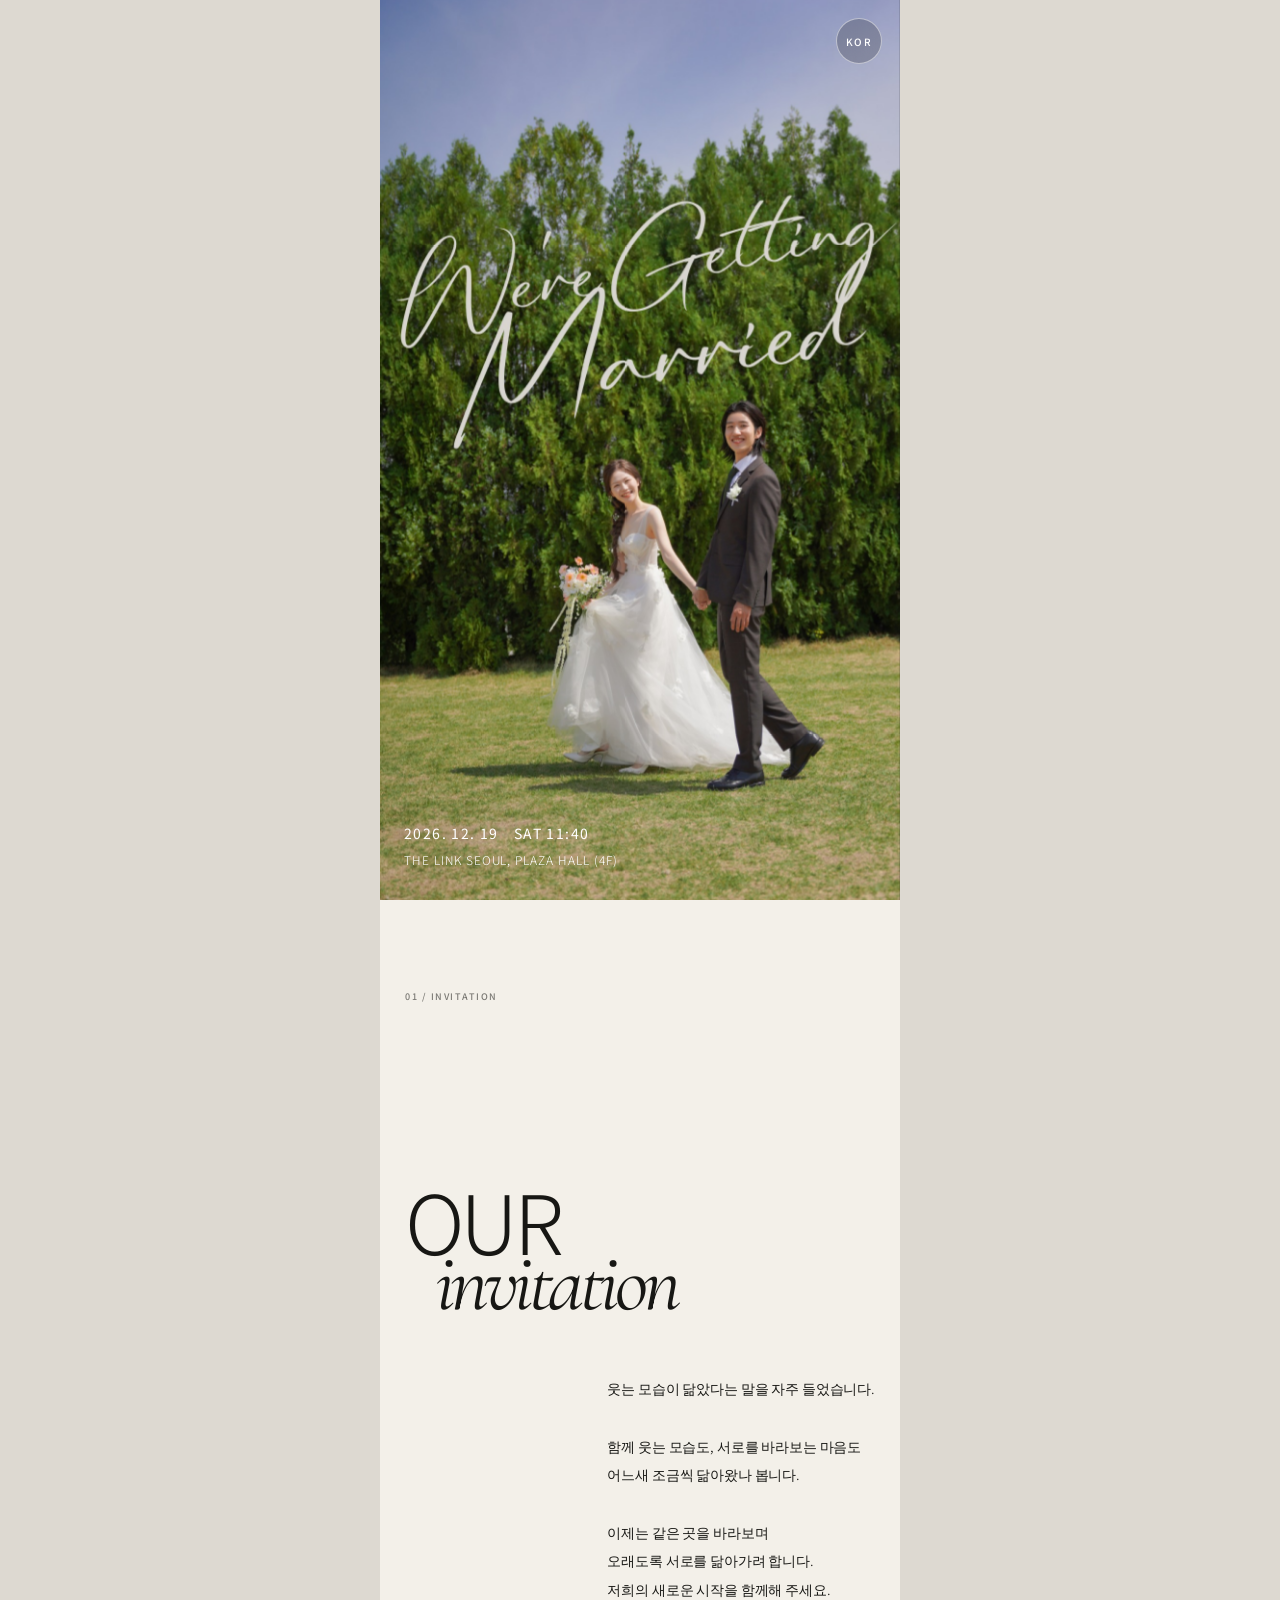
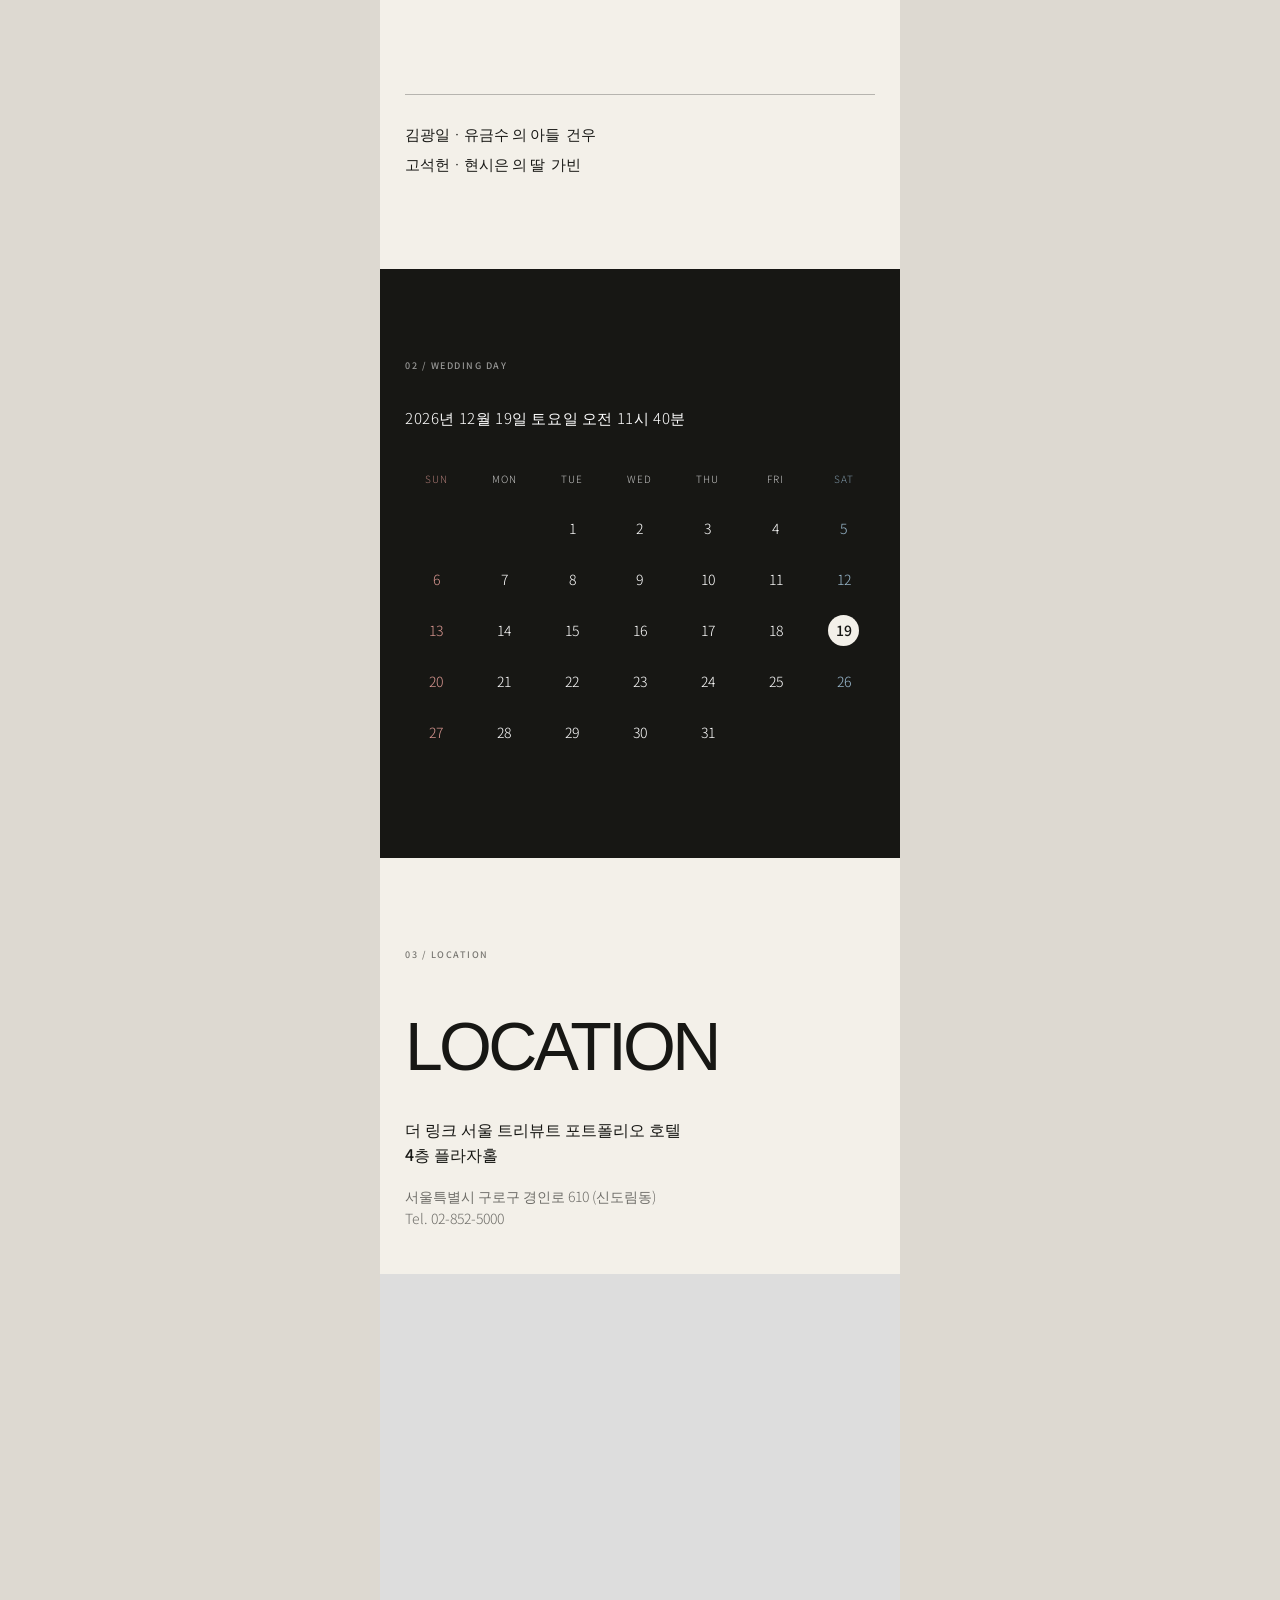
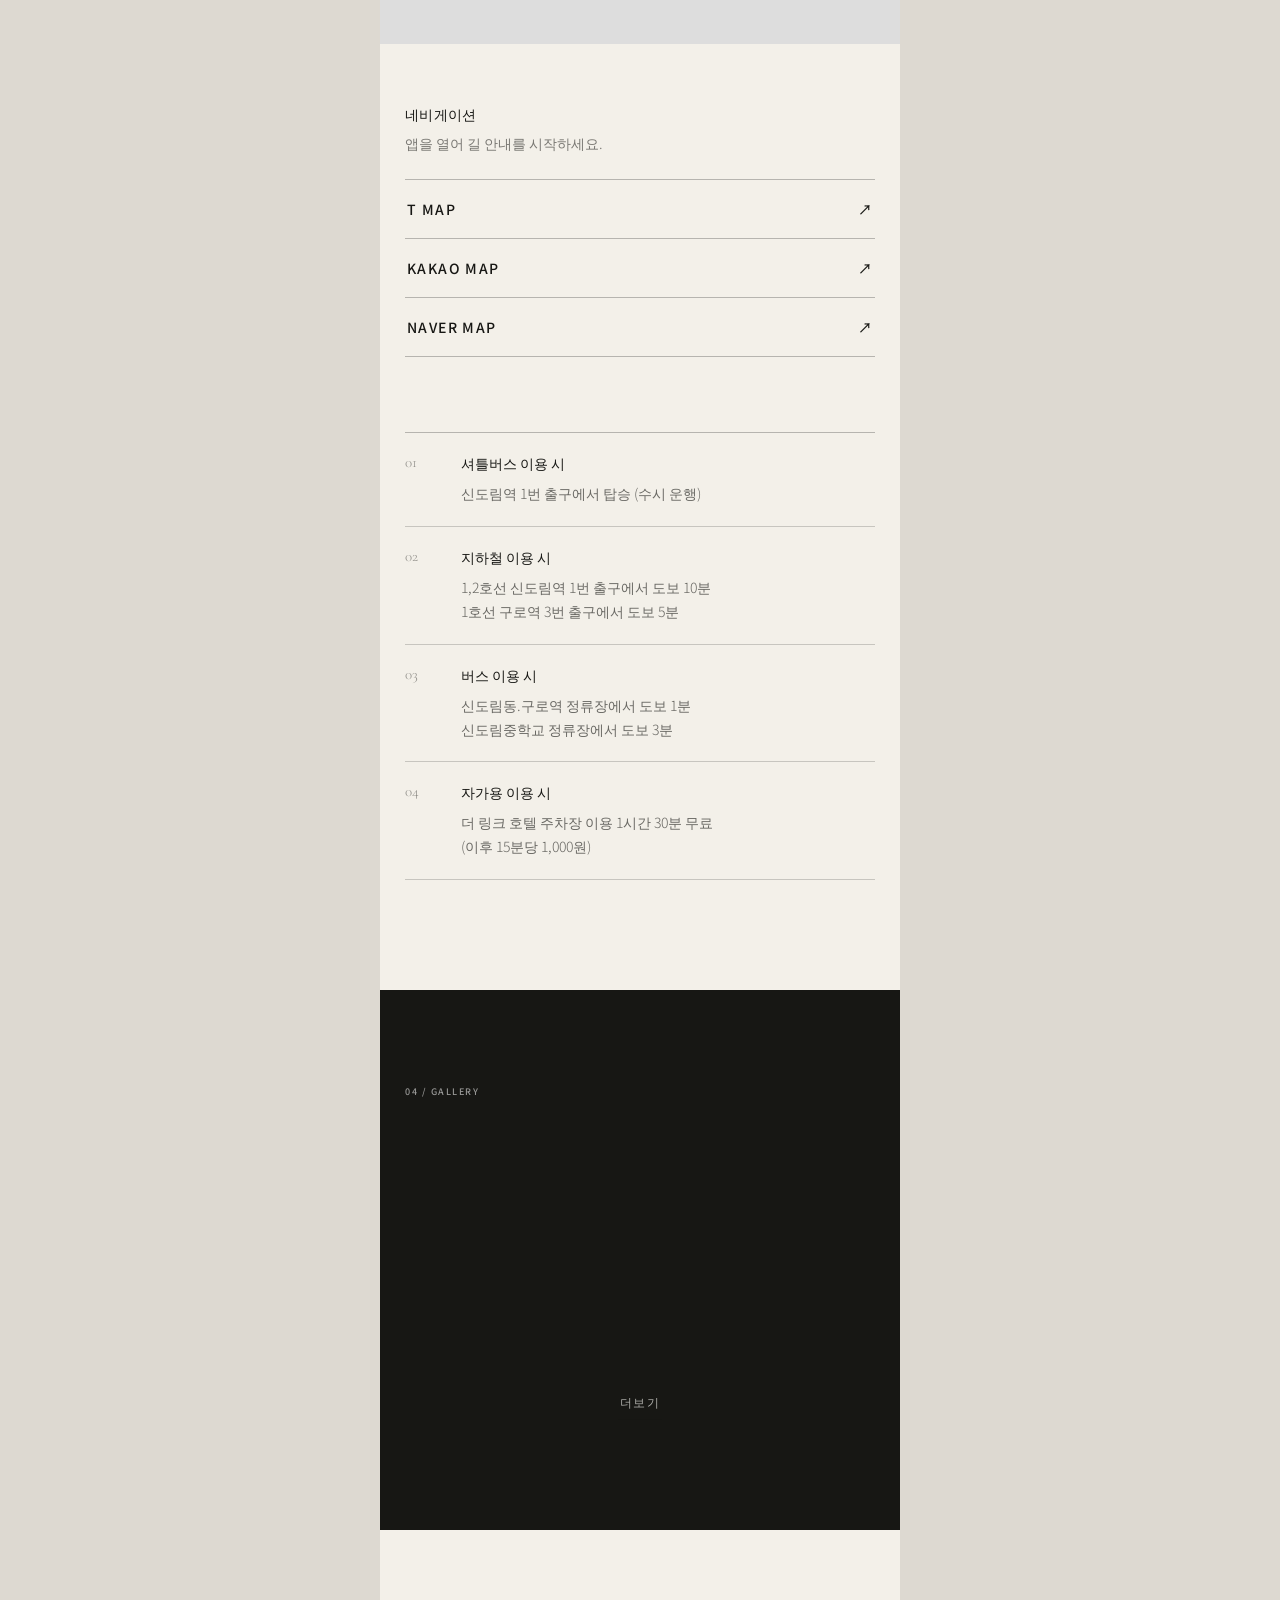
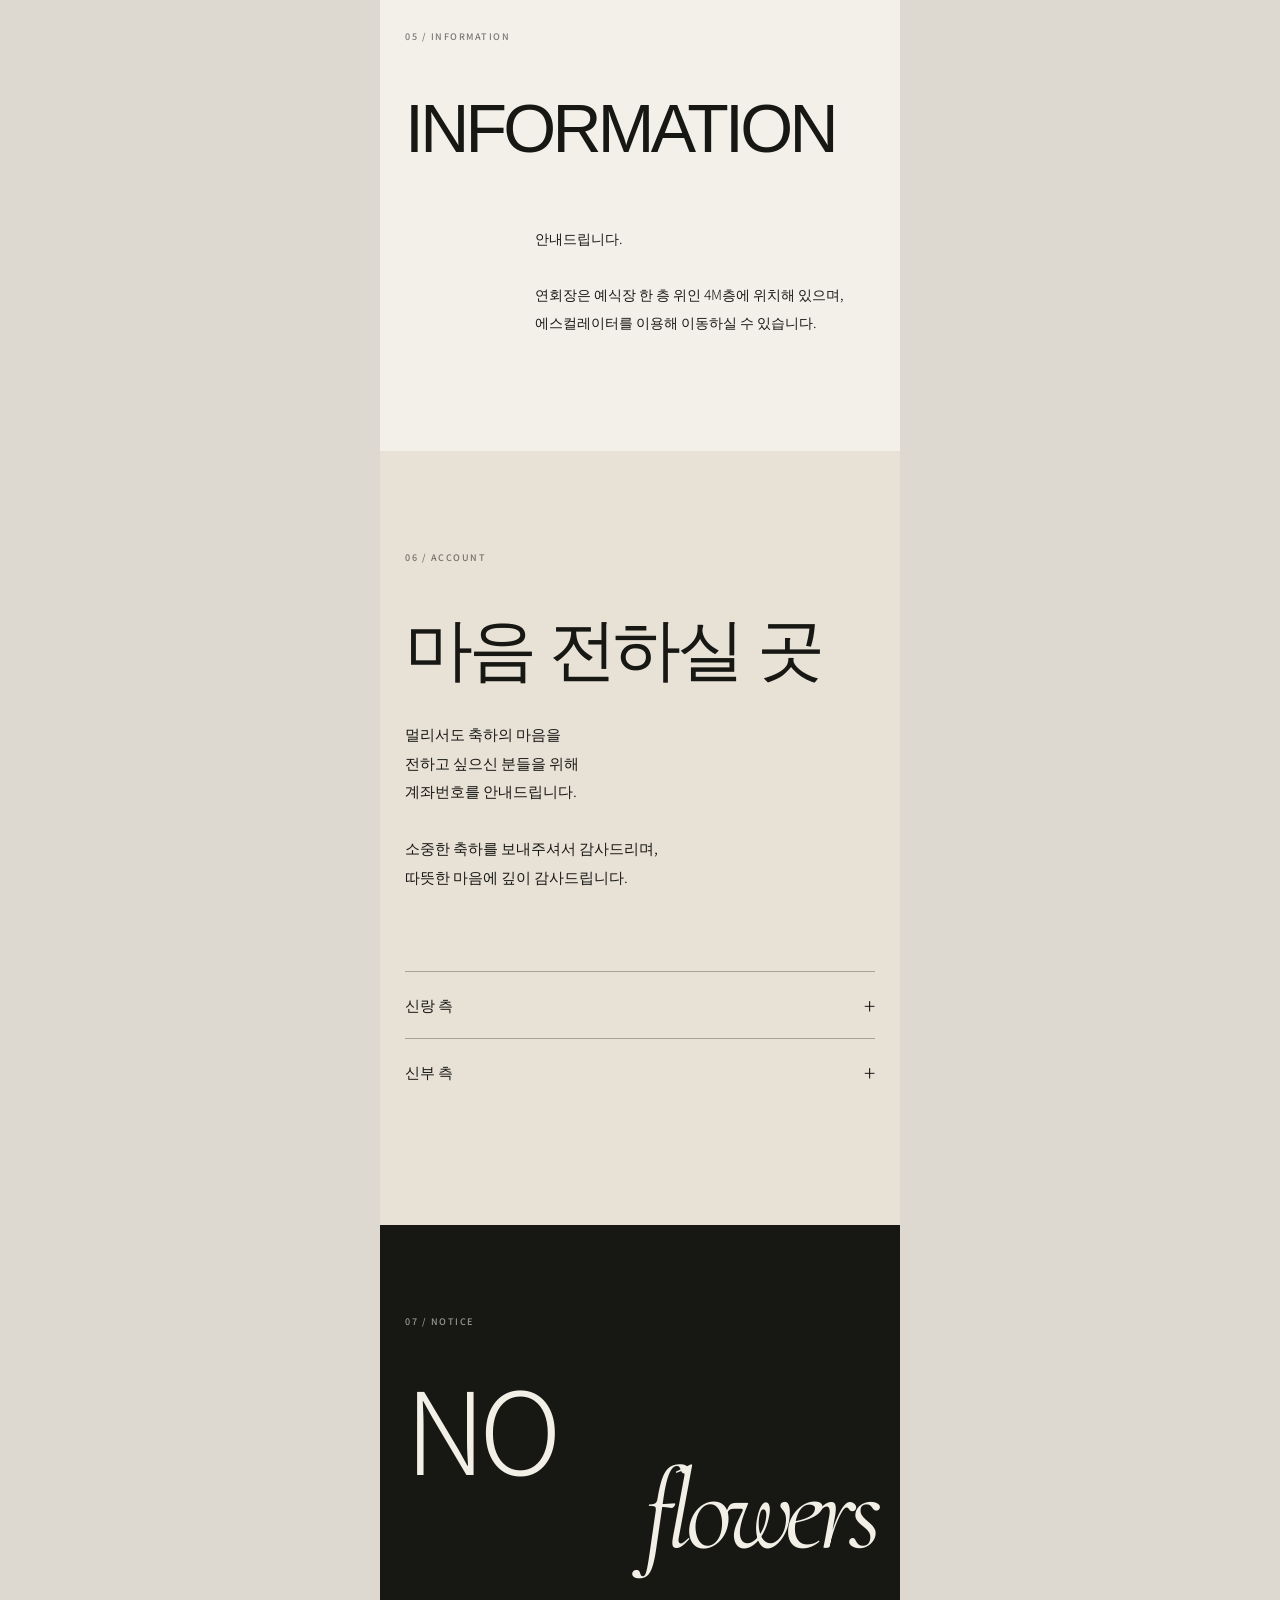
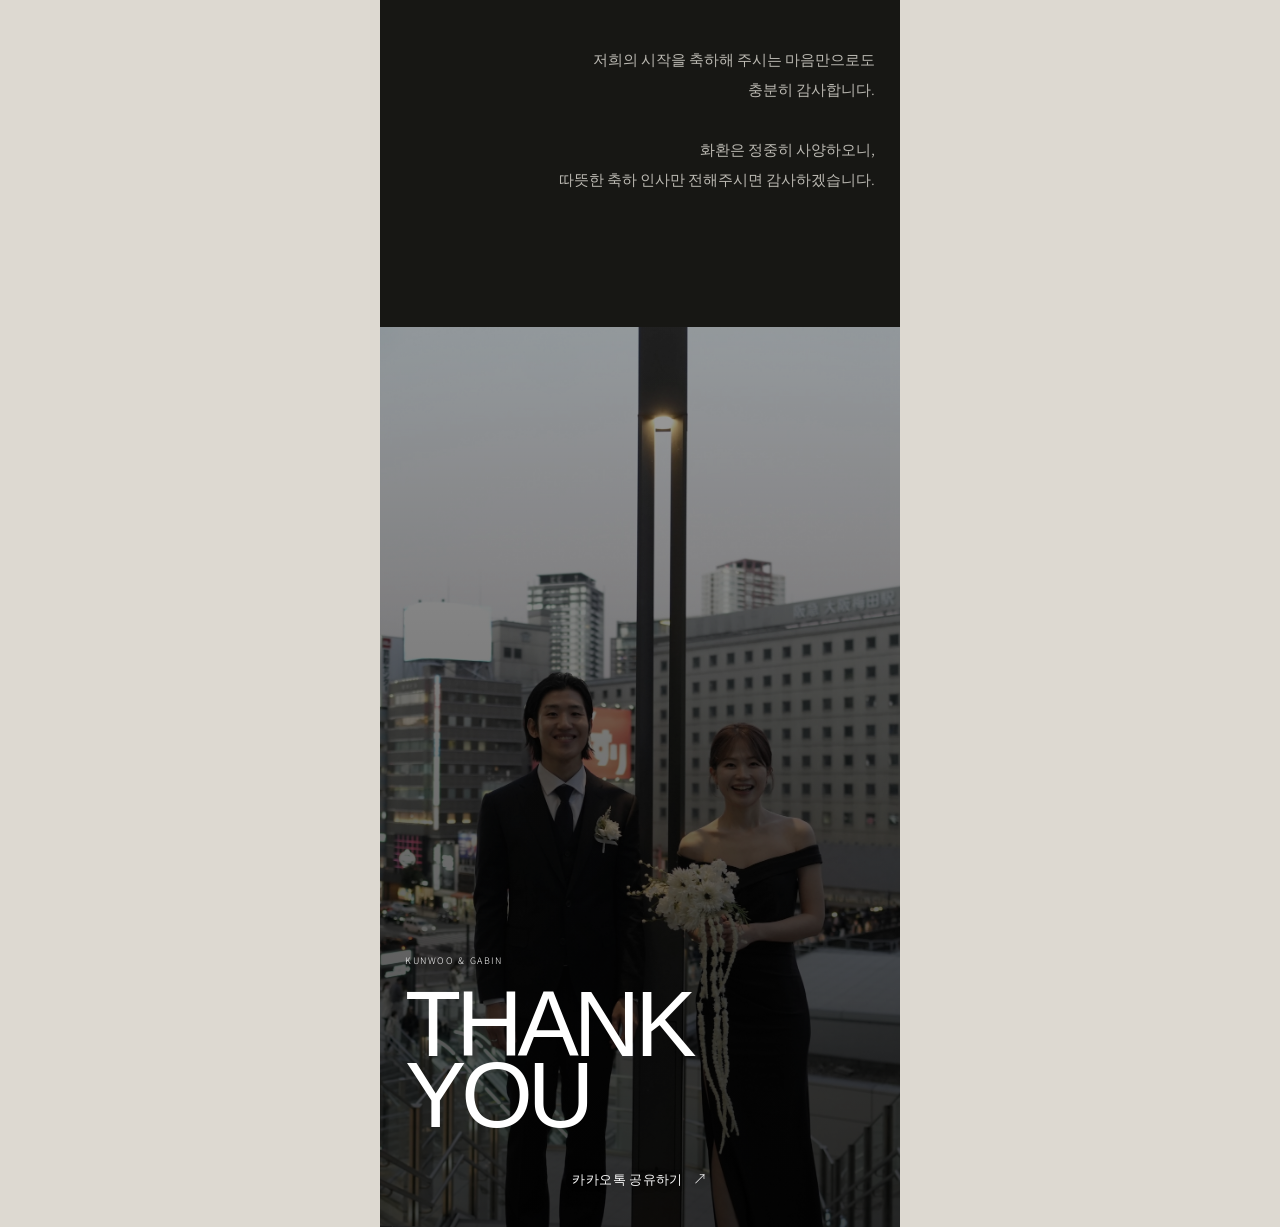
==== ja.html @ e95d5127 "update ja.html" ====
<!DOCTYPE html>
<html lang="ja" data-default-language="ja">

<head>

  <meta charset="UTF-8">

  <meta name="format-detection" content="telephone=no">

  <meta
    name="viewport"
    content="width=device-width, initial-scale=1.0, viewport-fit=cover"
  >
  <title>
    ゴヌ ♥ ガビン(ミカ) 結婚式のご案内
  </title>

  <meta
    property="og:title"
    content="ゴヌ ♥ ガビン(ミカ) 結婚式のご案内"
  >

  <meta
    property="og:description"
    content="2026年12月19日 土曜日 11時40分 | THE LINK SEOUL, PLAZA HALL (4F)"
  >

  <meta
    property="og:image"
    content="https://gabinnkoh.github.io/kunwoo-gabin/images/main.jpg"
  >

  <meta
    property="og:url"
    content="https://gabinnkoh.github.io/kunwoo-gabin/ja.html"
  >


  <!-- FONT -->

  <link
    rel="preconnect"
    href="https://fonts.googleapis.com"
  >

  <link
    rel="preconnect"
    href="https://fonts.gstatic.com"
    crossorigin
  >

  <link
    href="https://fonts.googleapis.com/css2?family=Cormorant+Garamond:ital,wght@0,400;0,500;1,400&family=Noto+Sans+JP:wght@300;400;500;600&family=Noto+Sans+KR:wght@300;400;500;600&display=swap"
    rel="stylesheet"
  >


  <link
    rel="stylesheet"
    href="css/version4.css?v=20260909-5"
  >

</head>


<body class="version4">


  <!-- =================================
       LANGUAGE
  ================================== -->

  <div class="language-switch">

    <button
      id="languageToggleButton"
      class="language-button"
      type="button"
    >
      KOR
    </button>

  </div>



  <main class="invitation">


    <!-- =================================
         HERO
    ================================== -->

    <section class="v4-hero">

    <img
      id="v4HeroImage"
      src="images/main.jpg?v=20260909-1"
      alt="Wedding"
      class="v4-hero-image"
    >



    

    <div
      class="v4-sparkles"
      aria-hidden="true"
    >
      <span class="v4-sparkle sparkle-1"></span>
      <span class="v4-sparkle sparkle-2"></span>
      <span class="v4-sparkle sparkle-3"></span>
      <span class="v4-sparkle sparkle-4"></span>
      <span class="v4-sparkle sparkle-5"></span>
      <span class="v4-sparkle sparkle-6"></span>
      <span class="v4-sparkle sparkle-7"></span>
      <span class="v4-sparkle sparkle-8"></span>
    </div>


    <div class="v4-hero-top">

        <div class="v4-monogram">
        </div>

        <div class="v4-edition">
        </div>

      </div>


      <div class="v4-hero-title">

        <div class="v4-title-small">
          
        </div>

        <div class="v4-title-large">
          
        </div>

        <div class="v4-title-large">
          
        </div>

      </div>


      <div class="v4-hero-bottom">

        <div class="v4-hero-date">

          <span>
            2026. 12. 19
          </span>

          <span>
            SAT 11:40
          </span>

        </div>


        <div class="v4-hero-place">
          THE LINK SEOUL, PLAZA HALL (4F)
        </div>



      </div>

    </section>



    <!-- =================================
         INTRO
    ================================== -->

    <section class="v4-section v4-intro-section">

      <div class="v4-section-index">
        01 / INVITATION
      </div>


      <div class="wedding-info wedding-info-opening">

        <p data-i18n="weddingSummary">
          2026년 12월 19일 토요일 11시 40분<br>
          더 링크 서울, 플라자홀 (4F)
        </p>

      </div>


      <div class="v4-intro-grid">


        <div class="v4-intro-heading reveal-on-scroll">

          <span>
            OUR
          </span>

          <span class="serif">
            invitation
          </span>

        </div>


        <div
          class="invitation-message reveal-on-scroll"
          data-i18n="invitationMessage"
        >
          웃는 모습이 닮았다는 말을 자주 들었습니다.<br><br>

          함께 웃는 모습도, 서로를 바라보는 마음도<br>
          어느새 조금씩 닮아왔나 봅니다.<br><br>

          이제는 같은 곳을 바라보며<br>
          오래도록 서로를 닮아가려 합니다.<br>
          저희의 새로운 시작을 함께해 주세요.
        </div>

      </div>


      <div
        class="family-introduction reveal-on-scroll"
        data-i18n="familyIntroduction"
      >
        김광일 · 유금수 의 아들&nbsp;&nbsp;<strong>건우</strong><br>
        고석헌 · 현시은 의 딸&nbsp;&nbsp;<strong>가빈</strong>
      </div>

    </section>



    <!-- =================================
         WEDDING DAY
    ================================== -->

    <section class="v4-date-section">

      


      <div class="v4-calendar-area">

        <div class="v4-section-index">
          02 / WEDDING DAY
        </div>


        <p
          class="calendar-date-text"
          data-i18n="calendarDate"
        >
          2026년 12월 19일 토요일 오전 11시 40분
        </p>


        <div class="calendar">

          <div class="calendar-header calendar-sunday">
            SUN
          </div>

          <div class="calendar-header">
            MON
          </div>

          <div class="calendar-header">
            TUE
          </div>

          <div class="calendar-header">
            WED
          </div>

          <div class="calendar-header">
            THU
          </div>

          <div class="calendar-header">
            FRI
          </div>

          <div class="calendar-header calendar-saturday">
            SAT
          </div>


          <div></div>
          <div></div>

          <div>1</div>
          <div>2</div>
          <div>3</div>
          <div>4</div>
          <div class="calendar-saturday">5</div>

          <div class="calendar-sunday">6</div>
          <div>7</div>
          <div>8</div>
          <div>9</div>
          <div>10</div>
          <div>11</div>
          <div class="calendar-saturday">12</div>

          <div class="calendar-sunday">13</div>
          <div>14</div>
          <div>15</div>
          <div>16</div>
          <div>17</div>
          <div>18</div>

          <div
            class="wedding-day"
            id="weddingDay19"
          >
            <span class="wedding-day-number">
              19
            </span>

            <span
              class="calendar-sparkles"
              aria-hidden="true"
            >
              <i class="calendar-sparkle sparkle-1"></i>
              <i class="calendar-sparkle sparkle-2"></i>
              <i class="calendar-sparkle sparkle-3"></i>
              <i class="calendar-sparkle sparkle-4"></i>
              <i class="calendar-sparkle sparkle-5"></i>
              <i class="calendar-sparkle sparkle-6"></i>
              <i class="calendar-sparkle sparkle-7"></i>
              <i class="calendar-sparkle sparkle-8"></i>
            </span>
          </div>

          <div class="calendar-sunday">20</div>
          <div>21</div>
          <div>22</div>
          <div>23</div>
          <div>24</div>
          <div>25</div>
          <div class="calendar-saturday">26</div>

          <div class="calendar-sunday">27</div>
          <div>28</div>
          <div>29</div>
          <div>30</div>
          <div>31</div>

        </div>

      </div>

    </section>



    <!-- =================================
         LOCATION
    ================================== -->

    <section class="v4-section location-section">

      <div class="v4-section-index">
        03 / LOCATION
      </div>


      <div class="location-intro reveal-on-scroll">

        <h2
          class="v4-big-heading"
          data-i18n="locationTitle"
        >
          LOCATION
        </h2>


        <div
          class="location-name"
          data-i18n="locationName"
        >
          더 링크 서울 트리뷰트 포트폴리오 호텔<br>
          4층 플라자홀
        </div>


        <p
          class="location-address"
          data-i18n="address"
        >
          서울특별시 구로구 경인로 610 (신도림동)<br>
          Tel. 02-852-5000
        </p>

      </div>



      <!-- KAKAO MAP -->

      <div
        id="kakaoMapWrapper" 
        class="kakao-map-wrapper">

        <div
          id="kakaoMap"
          class="map"
        >
        </div>

        <div
          id="kakaoMapTouchLayer"
          class="kakao-map-touch-layer"
          aria-hidden="true"
        >
        </div>

      </div>



      <!-- GOOGLE MAP -->

      <div
        id="googleMap"
        class="map hidden"
      >

        <iframe
          src="https://www.google.com/maps?hl=ja&q=서울특별시+구로구+경인로+610&output=embed"
          width="100%"
          height="100%"
          style="border:0;"
          allowfullscreen
          loading="lazy"
          referrerpolicy="no-referrer-when-downgrade"
          title="Google Map"
        >
        </iframe>

      </div>



      <!-- NAVIGATION -->

      <div
        id="navigationSection"
        class="navigation-section reveal-on-scroll"
      >

        <div class="v4-small-label">

          <h3 data-i18n="navigationTitle">
            네비게이션
          </h3>

          <p data-i18n="navigationDescription">
            앱을 열어 길 안내를 시작하세요.
          </p>

        </div>


        <div class="navigation-buttons">

          <button
            id="tmapNaviButton"
            type="button"
          >
            <span>
              T MAP
            </span>

            <span>
              ↗
            </span>
          </button>


          <button
            id="kakaoNaviButton"
            type="button"
            onclick="window.open('https://kko.to/d6XHIgvt1V', '_blank')"
          >
            <span>
              KAKAO MAP
            </span>

            <span>
              ↗
            </span>
          </button>


          <button
            id="naverNaviButton"
            type="button"
          >
            <span>
              NAVER MAP
            </span>

            <span>
              ↗
            </span>
          </button>

        </div>

      </div>



      <!-- TRANSPORT -->

      <div
        id="transportationSection"
        class="transportation-section"
      >




        <div class="transport-item reveal-on-scroll">

          <div class="transport-number">
            01
          </div>

          <div>

            <strong data-i18n="shuttleTitle">
              셔틀버스 이용 시
            </strong>

            <p data-i18n="shuttleDescription">
              신도림역 1번 출구에서 탑승 (수시 운행)
            </p>

          </div>

        </div>


        <div class="transport-item reveal-on-scroll">

          <div class="transport-number">
            02
          </div>

          <div>

            <strong data-i18n="subwayTitle">
              지하철 이용 시
            </strong>

            <p data-i18n="subwayDescription">
              1,2호선 신도림역 1번 출구에서 도보 10분<br>
              1호선 구로역 3번 출구에서 도보 5분
            </p>

          </div>

        </div>



        <div 
          id="busInfoDiv"
          class="transport-item reveal-on-scroll">

          <div class="transport-number">
            03
          </div>

          <div>

            <strong data-i18n="busTitle">
              버스 이용 시
            </strong>

            <p data-i18n="busDescription">
              신도림동.구로역 정류장에서 도보 1분<br>
              신도림중학교 정류장에서 도보 3분
            </p>

          </div>

        </div>


        <div class="transport-item reveal-on-scroll">

          <div 
           id="transportNumberCar"
           class="transport-number">
            04
          </div>

          <div>

            <strong data-i18n="carTitle">
              자가용 이용 시
            </strong>

            <p data-i18n="carDescription">
              더 링크 호텔 주차장 이용 1시간 30분 무료<br>
              (이후 15분당 1,000원)
            </p>

          </div>

        </div>

      </div>

    </section>





    <!-- =================================
         GALLERY
    ================================== -->

    <section class="v4-gallery-section">

      <div class="v4-gallery-heading">

        <div class="v4-section-index">
          04 / GALLERY
        </div>

        <h2 class="v4-gallery-title">
          <span class="v4-gallery-our">
            OUR
          </span>

          <span class="serif v4-gallery-moments">
            moments
          </span>
        </h2>

      </div>


      <div
        id="galleryGrid"
        class="gallery-grid"
      >
      </div>

      <div class="gallery-more-wrap">

        <button
          type="button"
          id="galleryMoreButton"
          class="gallery-more-button"
          data-i18n="galleryMore"
        >
          더보기
        </button>

      </div>
    </section>

    

    <!-- =================================
         INFORMATION
    ================================== -->

    <section class="reception-notice-section">

      <div class="v4-section-index">
        05 / INFORMATION
      </div>


      <div class="reveal-on-scroll">

        <h2 class="v4-big-heading">
          INFORMATION
        </h2>


        <p
          class="reception-notice-text"
          data-i18n="receptionNoticeText"
        >
          안내드립니다.<br><br>

          연회장은 예식장 한 층 위인 4M층에 위치해 있으며,<br>
          에스컬레이터를 이용해 이동하실 수 있습니다.
        </p>

      </div>

    </section>



    <!-- =================================
         ACCOUNT
    ================================== -->

    <section
      id="accountSection"
      class="account-section"
    >

      <div class="v4-section-index">
        06 / ACCOUNT
      </div>


      <h2 class="v4-big-heading">
        마음 전하실 곳
      </h2>


      <p class="account-message">

        멀리서도 축하의 마음을<br>
        전하고 싶으신 분들을 위해<br>
        계좌번호를 안내드립니다.

        <br><br>

        소중한 축하를 보내주셔서 감사드리며,<br>
        따뜻한 마음에 깊이 감사드립니다.

      </p>



      <!-- GROOM -->

      <div class="account-accordion">

        <button
          class="account-toggle"
          type="button"
          aria-expanded="false"
        >

          <span class="account-toggle-label">
            신랑 측
          </span>

          <span
            class="account-arrow"
            aria-hidden="true"
          >
            +
          </span>

        </button>


        <div class="account-content">


          <div class="account-row">

            <div class="account-info">

              <span class="account-name">
                아버지 김광일
              </span>

              <span class="account-number">
                  <meta
                    name="format-detection"
                    content="telephone=no">
                KB국민은행 458302-01-298366
              </meta>
              </span>

            </div>


            <button
              class="copy-button"
              type="button"
              data-account="123456789"
            >
              COPY
            </button>

          </div>


          <div class="account-row">

            <div class="account-info">

              <span class="account-name">
                어머니 유금수
              </span>

              <span class="account-number">
                KB국민은행 458301-01-561957
              </span>

            </div>


            <button
              class="copy-button"
              type="button"
              data-account="123456789"
            >
              COPY
            </button>

          </div>

        </div>

      </div>



      <!-- BRIDE -->

      <div class="account-accordion">

        <button
          class="account-toggle"
          type="button"
          aria-expanded="false"
        >

          <span class="account-toggle-label">
            신부 측
          </span>

          <span
            class="account-arrow"
            aria-hidden="true"
          >
            +
          </span>

        </button>


        <div class="account-content">

          <div class="account-row">

            <div class="account-info">

              <span class="account-name">
                어머니 현시은
              </span>

              <span class="account-number">
                농협 903080-52-066640
              </span>

            </div>


            <button
              class="copy-button"
              type="button"
              data-account="123456789"
            >
              COPY
            </button>

          </div>

        </div>

      </div>

    </section>


<!-- =================================
         FLOWER NOTICE
    ================================== -->

    <section
      id="flowerSection"
      class="v4-dark-section flower-section"
    >

      <div class="v4-section-index">
        07 / NOTICE
      </div>


      <div class="v4-notice-heading reveal-on-scroll">

        NO
        <span class="serif">
          flowers
        </span>

      </div>


      <p class="reveal-on-scroll">

        저희의 시작을 축하해 주시는 마음만으로도<br>
        충분히 감사합니다.

        <br><br>

        화환은 정중히 사양하오니,<br>
        따뜻한 축하 인사만 전해주시면 감사하겠습니다.

      </p>

    </section>



    <!-- =================================
         ENDING
    ================================== -->
  <div class="v4-ending-wrap">
      <section class="v4-ending">

        <img
          src="images/ending.jpg"
          alt="Wedding"
        >

        <div class="v4-ending-overlay"></div>


        <div class="v4-ending-text">

          <div class="v4-ending-small">
            KUNWOO & GABIN
          </div>

          <h2>
            THANK
            <br>
            YOU
          </h2>

          <p>
          </p>

        </div>


        <div class="v4-ending-share">

          <p class="v4-share-label">
            
          </p>

          <button
            type="button"
            id="shareButton"
            class="v4-share-button"
          >
            카카오톡 공유하기
          </button>

        </div>

      </section>
    </div>



  </main>



  <!-- =================================
       FULLSCREEN GALLERY
  ================================== -->

  <div
    id="galleryModal"
    class="gallery-modal"
  >

    <button
      id="closeGalleryButton"
      class="gallery-close"
      type="button"
      aria-label="Close gallery"
    >
      ×
    </button>


    <button
      id="previousImageButton"
      class="gallery-arrow gallery-arrow-left"
      type="button"
      aria-label="Previous image"
    >
      ‹
    </button>


    <div class="fullscreen-image-container">

      <img
        id="fullscreenImage"
        src=""
        alt="Wedding gallery"
      >

    </div>


    <button
      id="nextImageButton"
      class="gallery-arrow gallery-arrow-right"
      type="button"
      aria-label="Next image"
    >
      ›
    </button>


    <div
      id="galleryCounter"
      class="gallery-counter"
    >
      1 / 9
    </div>

  </div>



  <!-- =================================
       KAKAO SDK
  ================================== -->

  <script
    src="https://t1.kakaocdn.net/kakao_js_sdk/2.8.3/kakao.min.js"
    crossorigin="anonymous"
  >
  </script>



  <!-- KAKAO MAP SDK -->

  <script
    src="https://dapi.kakao.com/v2/maps/sdk.js?appkey=877ccd7065d1d776c016af2014eda82e&autoload=false"
  >
  </script>



  <!-- KAKAO MAP -->

  <script>

    if (
      typeof kakao !== "undefined" &&
      kakao.maps
    ) {

      kakao.maps.load(function () {

        const container =
          document.getElementById(
            "kakaoMap"
          );


        if (!container) {
          return;
        }


        const markerPosition =
          new kakao.maps.LatLng(
            37.505603818492,
            126.88387163888
          );

        const mapCenter =
          new kakao.maps.LatLng(
            37.5057,
            126.8862
          );

        const map =
          new kakao.maps.Map(
            container,
            {
              center: markerPosition,
              level: 4
            }
          );

        /*
          카카오맵 자체 터치 동작은 모두 차단
        */
        map.setDraggable(false);
        map.setZoomable(false);


        const marker =
          new kakao.maps.Marker({
            position: markerPosition
          });

        marker.setMap(map);


        /*
          ====================================
          CUSTOM TOUCH CONTROL
          ====================================

          한 손가락:
          페이지 스크롤

          두 손가락:
          지도 확대 / 축소
        */

        const touchLayer =
          document.getElementById(
            "kakaoMapTouchLayer"
          );

        let pinchStartDistance = 0;
        let pinchStartLevel = 0;
        let isPinching = false;


        /*
          두 손가락 사이 거리 계산
        */
        function getTouchDistance(
          touch1,
          touch2
        ) {

          const x =
            touch2.clientX -
            touch1.clientX;

          const y =
            touch2.clientY -
            touch1.clientY;

          return Math.sqrt(
            x * x +
            y * y
          );

        }


        if (touchLayer) {

          touchLayer.addEventListener(
            "touchstart",
            (event) => {

              /*
                한 손가락이면
                아무것도 하지 않음.

                브라우저가 자연스럽게
                페이지를 스크롤함.
              */
              if (
                event.touches.length !== 2
              ) {
                return;
              }


              /*
                두 손가락으로 시작하면
                pinch 모드
              */
              isPinching = true;

              pinchStartDistance =
                getTouchDistance(
                  event.touches[0],
                  event.touches[1]
                );

              pinchStartLevel =
                map.getLevel();

            },
            {
              passive: true
            }
          );


          touchLayer.addEventListener(
            "touchmove",
            (event) => {

              /*
                두 손가락일 때만
                지도 확대 / 축소 처리
              */
              if (
                event.touches.length !== 2 ||
                !isPinching
              ) {
                return;
              }


              event.preventDefault();


              const currentDistance =
                getTouchDistance(
                  event.touches[0],
                  event.touches[1]
                );


              if (
                !pinchStartDistance ||
                !currentDistance
              ) {
                return;
              }


              const scale =
                currentDistance /
                pinchStartDistance;


              /*
                손가락을 벌림
                → 확대
              */
              if (scale > 1.18) {

                const newLevel =
                  Math.max(
                    1,
                    pinchStartLevel - 1
                  );

                if (
                  map.getLevel() !==
                  newLevel
                ) {
                  map.setLevel(
                    newLevel,
                    {
                      animate: false
                    }
                  );
                }

              }


              /*
                손가락을 오므림
                → 축소
              */
              else if (scale < 0.82) {

                const newLevel =
                  Math.min(
                    10,
                    pinchStartLevel + 1
                  );

                if (
                  map.getLevel() !==
                  newLevel
                ) {
                  map.setLevel(
                    newLevel,
                    {
                      animate: false
                    }
                  );
                }

              }

            },
            {
              passive: false
            }
          );


          touchLayer.addEventListener(
            "touchend",
            (event) => {

              if (
                event.touches.length < 2
              ) {

                isPinching = false;
                pinchStartDistance = 0;

              }

            },
            {
              passive: true
            }
          );


          touchLayer.addEventListener(
            "touchcancel",
            () => {

              isPinching = false;
              pinchStartDistance = 0;

            },
            {
              passive: true
            }
          );

        }
      });

    }

  </script>



  <!-- EXISTING COMMON SCRIPT -->

  <script
    src="script.js?v=20260913-1"
  >
  </script>


</body>

</html>
---- css/version4.css ----
/* =========================================
   VERSION 4
   EDITORIAL / FASHION / MODERN
========================================= */
html,
body {
  overscroll-behavior-y: none;
}

* {
  box-sizing: border-box;
}


html {
  margin: 0;
  padding: 0;

  scroll-behavior: smooth;

  background:
    #ddd9d1;
}


body {
  margin: 0;

  background:
    #ddd9d1;

  color:
    #171714;

  font-family:
    "Noto Sans KR",
    "Noto Sans JP",
    sans-serif;

  font-weight: 300;

  -webkit-font-smoothing:
    antialiased;
}


button {
  font:
    inherit;
}


img {
  display: block;

  max-width: 100%;
}


.hidden {
  display: none !important;
}


/* =========================================
   MAIN WRAPPER
========================================= */

.invitation {
  position: relative;

  width: 100%;
  max-width: 520px;

  margin: 0 auto;

  overflow: hidden;

  background:
    #f3f0e9;
}


/* =========================================
   LANGUAGE
========================================= */

.language-switch {
  position: fixed;

  z-index: 100;

  top:
    calc(
      18px +
      env(safe-area-inset-top)
    );

  right:
    max(
      18px,
      calc(
        (100vw - 520px) / 2 + 18px
      )
    );
}


.language-button {
  display: flex;

  align-items: center;
  justify-content: center;

  width: 46px;
  height: 46px;

  padding: 0;

  border:
    1px solid
    rgba(255,255,255,.5);

  border-radius:
    50%;

  background:
    rgba(0,0,0,.2);

  color:
    white;

  font-size: 10px;
  font-weight: 500;

  letter-spacing:
    .12em;

  backdrop-filter:
    blur(10px);

  -webkit-backdrop-filter:
    blur(10px);
}


/* =========================================
   HERO
========================================= */

.v4-hero {
  position: relative;

  width: 100%;

  height:
    var(
      --initial-hero-height,
      100svh
    );

  min-height: 0;

  overflow: hidden;

  background: #181815;
  color: white;
}

.v4-hero {
  contain: layout paint;
}


/*
  사진 자체를 수정하지 않고
  CSS에서만 톤을 살짝 잡음
*/
.v4-hero-image {
  position: absolute;

  inset: 0;

  width: 100%;
  height: 100%;

  object-fit: cover;

  transform: none;

  filter: none;

  backface-visibility:
    hidden;

  
  animation:
    v4HeroImageFade
    2.4s
    ease-out
    forwards;
}


@keyframes v4HeroImageFade {

  0% {
    opacity: .72;
  }

  100% {
    opacity: 1;
  }

}

.v4-hero-image.hero-1 {
  object-position:
    center 50%;
}


.v4-hero-image.hero-2 {
  object-position:
    center 47%;
}


.v4-hero-image.hero-3 {
  object-position:
    center 55%;
}



.v4-hero-top {
  position: absolute;

  top:
    calc(
      27px +
      env(safe-area-inset-top)
    );

  left: 25px;
  right: 77px;

  display: flex;

  align-items: center;
  justify-content:
    space-between;
}


/* =========================================
   HERO LIGHT EFFECT
========================================= */

.v4-light-effects {
  position: absolute;

  z-index: 2;

  inset: 0;

  overflow: hidden;

  pointer-events: none;
}


/* =========================================
   SUN FLARE
========================================= */

.v4-sun-flare {
  position: absolute;

  top: -75px;
  left: -90px;

  width: 245px;
  height: 245px;

  border-radius: 50%;

  background:
    radial-gradient(
      circle,

      rgba(255, 249, 224, .58) 0%,
      rgba(255, 238, 192, .28) 15%,
      rgba(255, 225, 161, .12) 34%,
      rgba(255, 218, 145, .04) 52%,
      rgba(255, 218, 145, 0) 72%
    );

  filter:
    blur(6px);

  opacity: 0;

  /*
    3.6초짜리 애니메이션을
    정확히 3회 실행 후 종료
  */
  animation:
    v4SunFlare
    3.6s
    ease-in-out
    3
    forwards;
}


/*
  플레어 중심부에
  조금 더 밝은 빛
*/

.v4-sun-flare::after {
  content: "";

  position: absolute;

  top: 74px;
  left: 76px;

  width: 60px;
  height: 60px;

  border-radius: 50%;

  background:
    rgba(
      255,
      250,
      226,
      .32
    );

  filter:
    blur(15px);
}


/* =========================================
   SMALL GLIMMERS
========================================= */

.v4-glimmer {
  position: absolute;

  width: 4px;
  height: 4px;

  border-radius: 50%;

  background:
    rgba(
      255,
      244,
      202,
      .88
    );

  box-shadow:
    0 0 7px
    rgba(
      255,
      231,
      166,
      .58
    );

  opacity: 0;

  /*
    작은 반짝이 역시
    3회만 실행
  */
  animation:
    v4Glimmer
    3.6s
    ease-in-out
    3
    forwards;
}


/* =========================================
   GLIMMER POSITIONS
========================================= */

.glimmer-1 {
  top: 14%;
  left: 12%;

  animation-delay:
    .15s;
}


.glimmer-2 {
  top: 21%;
  left: 29%;

  animation-delay:
    .55s;
}


.glimmer-3 {
  top: 32%;
  right: 10%;

  width: 3px;
  height: 3px;

  animation-delay:
    1.05s;
}


.glimmer-4 {
  top: 56%;
  left: 7%;

  width: 3px;
  height: 3px;

  animation-delay:
    .8s;
}


.glimmer-5 {
  top: 69%;
  right: 13%;

  animation-delay:
    1.35s;
}


.glimmer-6 {
  top: 80%;
  left: 45%;

  width: 3px;
  height: 3px;

  animation-delay:
    1.7s;
}


/* =========================================
   SUN FLARE ANIMATION
========================================= */

@keyframes v4SunFlare {

  0% {
    opacity: 0;

    transform:
      translate3d(
        -8px,
        -5px,
        0
      )
      scale(.94);
  }


  15% {
    opacity: .38;
  }


  35% {
    opacity: .68;

    transform:
      translate3d(
        3px,
        2px,
        0
      )
      scale(1.02);
  }


  55% {
    opacity: .52;

    transform:
      translate3d(
        7px,
        5px,
        0
      )
      scale(1.06);
  }


  72% {
    opacity: .25;
  }


  100% {
    opacity: 0;

    transform:
      translate3d(
        14px,
        9px,
        0
      )
      scale(1.09);
  }

}


/* =========================================
   GLIMMER ANIMATION
========================================= */

@keyframes v4Glimmer {

  0%,
  12% {
    opacity: 0;

    transform:
      translate3d(
        0,
        4px,
        0
      )
      scale(.55);
  }


  25% {
    opacity: .7;

    transform:
      translate3d(
        2px,
        0,
        0
      )
      scale(.95);
  }


  38% {
    opacity: .15;

    transform:
      translate3d(
        4px,
        -2px,
        0
      )
      scale(.75);
  }


  49% {
    opacity: .8;

    transform:
      translate3d(
        6px,
        -4px,
        0
      )
      scale(1.15);
  }


  63% {
    opacity: .1;
  }


  100% {
    opacity: 0;

    transform:
      translate3d(
        10px,
        -8px,
        0
      )
      scale(.55);
  }

}

.v4-monogram,
.v4-edition {
  font-size: 10px;
  font-weight: 400;

  letter-spacing:
    .22em;
}


.v4-edition {
  opacity: .7;
}


.v4-hero-title {
  position: absolute;

  left: 24px;

  bottom: 180px;

  line-height: .82;
}


.v4-title-small {
  margin-bottom: 4px;

  font-size:
    clamp(
      18px,
      5vw,
      24px
    );

  font-weight: 300;

  letter-spacing:
    .08em;
}


.v4-title-large {
  font-family:
    Arial,
    Helvetica,
    sans-serif;

  font-size:
    clamp(
      59px,
      17vw,
      90px
    );

  font-weight: 400;

  letter-spacing:
    -.065em;
}

.v4-hero-bottom {
  position: absolute;
  z-index: 5;

  left: 24px;
  right: 24px;
  bottom: 32px;

  transform: none !important;
  transition: none !important;
  animation: none !important;
}


.v4-hero-date {
  display: flex;

  gap: 15px;

  font-size: 14px;
  font-weight: 400;

  letter-spacing:
    .1em;
}


.v4-hero-place {
  margin-top: 8px;

  font-size: 12px;

  letter-spacing:
    .08em;

}


.v4-scroll {
  display: flex;

  align-items: center;

  gap: 14px;

  margin-top: 26px;

  font-size: 9px;

  letter-spacing:
    .16em;

  opacity: .75;
}


.v4-scroll-line {
  flex: 1;

  height: 1px;

  background:
    rgba(255,255,255,.35);
}


/* =========================================
   GENERAL SECTION
========================================= */

.v4-section {
  padding:
    90px
    25px;

  background:
    #f3f0e9;
}


.v4-section-index {
  margin-bottom: 55px;

  font-size: 9px;
  font-weight: 500;

  letter-spacing:
    .17em;

  text-transform:
    uppercase;

  opacity: .55;
}


.v4-big-heading {
  margin:
    0
    0
    40px;

  font-family:
    Arial,
    Helvetica,
    sans-serif;

  font-size:
    clamp(
      45px,
      14vw,
      68px
    );

  font-weight: 400;

  line-height: .9;

  letter-spacing:
    -.055em;
}


.serif {
  font-family:
    "Cormorant Garamond",
    serif;

  font-style: italic;

  font-weight: 400;
}


/* =========================================
   INTRO
========================================= */

.v4-intro-section {
  min-height:
    100svh;
}


.wedding-info {
  padding:
    0
    0
    80px;

  text-align: left;

  font-size: 14px;

  line-height: 1.8;

  letter-spacing:
    .08em;
}


.v4-intro-grid {
  display: grid;

  grid-template-columns:
    1fr;

  gap: 58px;
}


.v4-intro-heading {
  display: flex;

  flex-direction: column;

  font-size:
    clamp(
      56px,
      16vw,
      82px
    );

  line-height: .78;

  letter-spacing:
    -.055em;
}


.v4-intro-heading .serif {
  margin-left: 30px;
}


.invitation-message {
  max-width: 360px;

  margin-left: auto;

  font-size: 14px;

  line-height: 2.05;

  letter-spacing:
    -.01em;
}


.family-introduction {
  margin-top: 90px;

  padding-top: 24px;

  border-top:
    1px solid
    rgba(0,0,0,.25);

  font-size: 15px;

  line-height: 2;
}


.family-introduction strong {
  font-size: 15px;
  font-weight: 500;
}


/* =========================================
   DATE PHOTO
========================================= */

.v4-date-section {
  background:
    #171714;

  color:
    white;
}


.v4-date-photo {
  position: relative;

  width: 100%;

  height: 100svh;
  min-height: 680px;

  overflow: hidden;
}


.v4-date-photo img {
  width: 100%;
  height: 100%;

  object-fit: cover;

  filter:
    saturate(.7)
    contrast(1.1)
    brightness(.72);
}


.v4-date-overlay {
  position: absolute;

  inset: 0;

  background:
    linear-gradient(
      to bottom,
      rgba(0,0,0,.04),
      rgba(0,0,0,.55)
    );
}


.v4-date-number {
  position: absolute;

  left: 24px;
  bottom: 105px;

  display: flex;

  flex-direction: column;

  font-family:
    Arial,
    Helvetica,
    sans-serif;

  font-size:
    clamp(
      62px,
      20vw,
      96px
    );

  line-height: .82;

  letter-spacing:
    -.065em;
}


.v4-date-detail {
  position: absolute;

  right: 24px;
  bottom: 30px;

  text-align: right;

  font-size: 9px;

  letter-spacing:
    .1em;

  line-height: 1.5;

  opacity: .8;
}


.v4-date-detail p {
  margin: 0;
}


/* =========================================
   CALENDAR
========================================= */

.v4-calendar-area {
  padding:
    90px
    25px
    110px;
}


.calendar-date-text {
  margin:
    -20px
    0
    42px;

  font-size: 15px;

  letter-spacing:
    .04em;
}


.calendar {
  display: grid;

  grid-template-columns:
    repeat(7, 1fr);

  gap:
    20px
    5px;

  text-align: center;

  font-size: 14px;
}


.calendar > div {
  display: flex;

  align-items: center;
  justify-content: center;

  height: 31px;
}


.calendar-header {
  height: auto !important;

  margin-bottom: 7px;

  font-size: 10px;

  letter-spacing:
    .1em;

  opacity: .75;
}


.calendar .wedding-day {
  width: 31px;
  height: 31px;

  justify-self: center;

  border-radius: 50%;

  background:
    #f3f0e9;

  color:
    #171714;

  font-weight: 500;
}

.calendar-sunday {
  color: #d99791;
}
.calendar-saturday {
  color: #9bbacf;
}

/* =========================================
   LOCATION
========================================= */

.location-section {
  padding-bottom: 110px;
}


.location-name {
  margin-bottom: 18px;

  font-size: 16px;
  font-weight: 500;

  line-height: 1.55;
}


.location-address {
  margin:
    0
    0
    45px;

  font-size: 14px;

  line-height: 1.6;

  opacity: .6;
}


/* MAP */

.map {
  width:
    calc(100% + 50px);

  height: 370px;

  margin-left: -25px;

  background:
    #ddd;
}


.map iframe {
  display: block;

  width: 100%;
  height: 100%;
}

.kakao-map-wrapper {
  position: relative;
}


/* =========================================
   MAP - FIXED / PAGE SCROLL ONLY
========================================= */

/* =========================================
   KAKAO MAP TOUCH
========================================= */

.kakao-map-wrapper {
  position: relative;

  width:
    calc(100% + 50px);

  height: 370px;

  margin-left: -25px;
}


/*
  wrapper 안에서는 원래 .map의
  width / margin을 다시 정상화
*/
.kakao-map-wrapper .map {
  width: 100%;
  height: 100%;

  margin-left: 0;
}


/*
  실제 지도는 터치를 전혀 받지 않음
*/
#kakaoMap,
#kakaoMap * {
  pointer-events: none !important;
}


/*
  모든 손가락 입력은
  이 투명 레이어가 담당
*/
.kakao-map-touch-layer {
  position: absolute;
  z-index: 10;

  inset: 0;

  /*
    한 손가락 세로 스크롤은
    브라우저에 그대로 허용
  */
  touch-action: pan-y;

  background: transparent;
}

/* =========================================
   NAVIGATION
========================================= */

.navigation-section {
  margin-top: 60px;
}


.v4-small-label h3 {
  margin: 0;

  font-size: 14px;
  font-weight: 500;

  letter-spacing:
    .02em;
}


.v4-small-label p {
  margin:
    8px
    0
    25px;

  font-size: 14px;

  opacity: .55;
}


.navigation-buttons {
  display: flex;

  flex-direction: column;

  border-top:
    1px solid
    rgba(0,0,0,.25);
}


.navigation-buttons button {
  display: flex;

  align-items: center;
  justify-content:
    space-between;

  width: 100%;

  padding:
    19px
    2px;

  border: 0;

  border-bottom:
    1px solid
    rgba(0,0,0,.25);

  background:
    transparent;

  color:
    #171714;

  font-size: 14px;
  font-weight: 500;

  letter-spacing:
    .1em;

  cursor: pointer;
}


/* =========================================
   TRANSPORT
========================================= */

.transportation-section {
  margin-top: 75px;

  border-top:
    1px solid
    rgba(0,0,0,.25);
}


.transport-item {
  display: grid;

  grid-template-columns:
    42px 1fr;

  gap: 14px;

  padding:
    20px
    0;

  border-bottom:
    1px solid
    rgba(0,0,0,.18);
}


.transport-number {
  font-family:
    "Cormorant Garamond",
    serif;

  font-size: 15px;

  opacity: .45;
}


.transport-item strong {
  display: block;

  margin-bottom: 8px;

  font-size: 14px;
  font-weight: 500;
}


.transport-item p {
  margin: 0;

  font-size: 14px;

  line-height: 1.7;

  opacity: .62;
}


/* =========================================
   DARK NOTICE
========================================= */

.v4-dark-section {
  min-height:
    78svh;

  padding:
    90px
    25px;

  background:
    #171714;

  color:
    #f2efe7;
}


.v4-dark-section
.v4-section-index {
  color: #fff;
}


.v4-notice-heading {
  display: flex;

  flex-direction: column;

  margin:
    20px
    0
    90px;

  font-size:
    clamp(
      70px,
      23vw,
      114px
    );

  line-height: .75;

  letter-spacing:
    -.065em;
}


.v4-notice-heading
.serif {
  align-self: flex-end;
}


.v4-dark-section p {
  max-width: 330px;

  margin:
    0
    0
    0
    auto;

  font-size: 15px;

  line-height: 2;

  text-align: right;

  opacity: .75;
}


/* =========================================
   GALLERY
========================================= */

.v4-gallery-section {
  padding:
    95px
    16px
    110px;

  background:
    #171714;

  color:
    white;
}


.v4-gallery-heading {
  padding:
    0
    9px
    65px;
}

/* =========================================
   GALLERY TITLE ANIMATION
========================================= */

.v4-gallery-title {
  overflow: visible;
}


.v4-gallery-our,
.v4-gallery-moments {
  display: block;

  opacity: 0;

  will-change:
    opacity,
    transform;
}


/* OUR */
.v4-gallery-our {
  transform:
    translate3d(
      0,
      34px,
      0
    );

  transition:
    opacity
      1s
      cubic-bezier(.22, 1, .36, 1),
    transform
      1.15s
      cubic-bezier(.22, 1, .36, 1);
}


/* moments */
.v4-gallery-moments {
  transform:
    translate3d(
      34px,
      18px,
      0
    );

  transition:
    opacity
      1.1s
      .15s
      cubic-bezier(.22, 1, .36, 1),
    transform
      1.35s
      .15s
      cubic-bezier(.22, 1, .36, 1);
}


/* 화면에 들어왔을 때 */
.v4-gallery-heading.is-title-visible
.v4-gallery-our,

.v4-gallery-heading.is-title-visible
.v4-gallery-moments {
  opacity: 1;

  transform:
    translate3d(
      0,
      0,
      0
    );
}


.v4-gallery-heading
.v4-section-index {
  color: white;
}


.v4-gallery-heading h2 {
  display: flex;

  flex-direction: column;

  margin: 0;

  font-size:
    clamp(
      63px,
      19vw,
      94px
    );

  line-height: .75;

  letter-spacing:
    -.06em;
}


.v4-gallery-heading
.serif {
  align-self: flex-end;
}



/* =========================================
   GALLERY COLLAGE
========================================= */

.gallery-grid {
  display: grid;
  grid-template-columns:
    repeat(2, minmax(0, 1fr));
  grid-auto-flow: dense;
  gap: 5px;
}


.gallery-grid img {
  display: block;

  width: 100%;
  height: 245px;

  object-fit: cover;
  cursor: pointer;

  filter:
    saturate(.82)
    contrast(1.03);

  transition:
    opacity .3s ease;
}


.gallery-grid img:active {
  opacity: .75;
}

/* 1번 - 기존 유지 */
.gallery-grid img:nth-child(1) {
  grid-column: 1;
  grid-row: span 2;
  height: 495px;
}


/* 4번 - 기존 유지 */
.gallery-grid img:nth-child(4) {
  grid-column: span 2;
  height: 310px;
}

/* =========================================
   7 ~ 11 GALLERY LAYOUT
========================================= */
.gallery-grid img:nth-child(7) {
  grid-column: 1;
  grid-row: span 2;
  height: 495px;
}

.gallery-grid img:nth-child(8) {
  grid-column: 2;
  height: 245px;
}

.gallery-grid img:nth-child(9) {
  grid-column: 2;
  height: 245px;
}
/*
  10번
  가로 2칸 × 세로 2칸
  아래쪽 중심 크롭
*/
.gallery-grid img:nth-child(10) {
  grid-column: span 2;
  grid-row: span 2;

  height: 495px;

  object-fit: cover;
  object-position: center bottom;
}


/*
  11, 12번
  마지막 줄에 나란히 한 칸씩
*/
.gallery-grid img:nth-child(11),
.gallery-grid img:nth-child(12) {
  grid-column: auto;
  grid-row: auto;

  height: 245px;
}

/* =========================================
   INFORMATION
========================================= */

.reception-notice-section {
  padding:
    100px
    25px
    115px;

  background:
    #f3f0e9;
}


.reception-notice-text {
  max-width: 340px;

  margin:
    65px
    0
    0
    auto;

  font-size: 14px;

  line-height: 2;
}


/* =========================================
   ACCOUNT
========================================= */

.account-section {
  padding:
    100px
    25px
    120px;

  background:
    #e7e1d6;
}


.account-message {
  margin:
    0
    0
    80px;

  font-size: 15px;

  line-height: 1.9;
}


.account-accordion {
  border-top:
    1px solid
    rgba(0,0,0,.28);
}



.account-toggle {
  display: flex;

  align-items: center;
  justify-content:
    space-between;

  width: 100%;

  height: 66px;

  padding: 0;

  border: 0;

  background:
    transparent;

  color:
    #171714;

  font-size: 15px;
  font-weight: 500;

  cursor: pointer;
}


.account-arrow {
  font-size: 21px;
  font-weight: 300;

  transition:
    transform .35s ease;
}


.account-accordion.open
.account-arrow {
  transform:
    rotate(45deg);
}


.account-content {
  max-height: 0;

  overflow: hidden;

  transition:
    max-height
    .5s
    cubic-bezier(.22,1,.36,1);
}


.account-accordion.open
.account-content {
  max-height: 400px;
}


.account-row {
  display: flex;

  align-items: center;
  justify-content:
    space-between;

  gap: 15px;

  padding:
    20px
    0;

  border-top:
    1px solid
    rgba(0,0,0,.13);
}


.account-info {
  display: flex;

  flex-direction: column;

  gap: 7px;
}


.account-name {
  font-size: 14px;
  font-weight: 500;
}


.account-number {
  font-size: 14px;

  letter-spacing:
    .03em;

  opacity: .6;
}


.copy-button {
  flex-shrink: 0;

  padding:
    9px
    15px;

  border:
    1px solid
    rgba(0,0,0,.3);

  border-radius: 99px;

  background:
    transparent;

  color:
    #171714;

  font-size: 9px;
  font-weight: 500;

  letter-spacing:
    .12em;

  cursor: pointer;
}

/* =========================================
   ENDING
========================================= */

.v4-ending-wrap {
  position: relative;

  width: 100%;

  overflow: hidden;

  background: #111;
}


.v4-ending {
  position: relative;

  width: 100%;

  height: 100svh;

  min-height: 680px;

  overflow: hidden;

  background: #111;

  transform:
    translate3d(
      0,
      0,
      0
    );

  will-change: transform;
}


/*
  사진은 엔딩 프레임에 완전히 고정
  당김 애니메이션에서 크기를 변경하지 않음
*/

.v4-ending > img {
  position: absolute;

  inset: 0;

  display: block;

  width: 100%;
  height: 100%;

  max-width: none;

  object-fit: cover;

  transform: none !important;

  transition: none !important;

  animation: none !important;

  filter:
    saturate(.68)
    brightness(.66);
}

.v4-ending-overlay {
  position: absolute;

  inset: 0;

  background:
    linear-gradient(
      to bottom,
      rgba(0,0,0,.05),
      rgba(0,0,0,.58)
    );
}


.v4-ending-text {
  position: absolute;

  left: 25px;
  right: 25px;

  bottom:
    calc(
      50px +
      env(safe-area-inset-bottom)
    );

  color:
    white;
}


.v4-ending-small {
  margin-bottom: 22px;

  font-size: 9px;

  letter-spacing:
    .18em;
}

.v4-ending h2 {
  margin: 0;

  font-family:
    Arial,
    Helvetica,
    sans-serif;

  font-size:
    clamp(
      60px,
      19vw,
      92px
    );

  line-height: .78;

  font-weight: 400;

  letter-spacing:
    -.055em;
}


.v4-ending p {
  margin:
    45px
    0
    0;

  font-size: 15px;

  line-height: 1.8;
}


/* =========================================
   FULLSCREEN GALLERY
========================================= */

.gallery-modal {
  position: fixed;

  z-index: 9999;

  inset: 0;

  display: none;

  align-items: center;
  justify-content: center;

  background:
    #111;
}


.gallery-modal.open {
  display: flex;
}


.fullscreen-image-container {
  display: flex;

  align-items: center;
  justify-content: center;

  width: 100%;
  height: 100%;
}


#fullscreenImage {
  display: block;

  max-width: 100%;
  max-height: 100%;

  object-fit: contain;
}


.gallery-close {
  position: absolute;

  z-index: 3;

  top:
    calc(
      20px +
      env(safe-area-inset-top)
    );

  right: 20px;

  width: 44px;
  height: 44px;

  padding: 0;

  border: 0;

  background:
    transparent;

  color: white;

  font-size: 36px;
  font-weight: 200;

  line-height: 1;

  cursor: pointer;
}


.gallery-arrow {
  position: absolute;

  z-index: 3;

  top: 50%;

  width: 45px;
  height: 70px;

  transform:
    translateY(-50%);

  border: 0;

  background:
    transparent;

  color: white;

  font-size: 45px;
  font-weight: 200;

  cursor: pointer;
}


.gallery-arrow-left {
  left: 5px;
}


.gallery-arrow-right {
  right: 5px;
}


.gallery-counter {
  position: absolute;

  left: 50%;

  bottom:
    calc(
      24px +
      env(safe-area-inset-bottom)
    );

  transform:
    translateX(-50%);

  color:
    rgba(255,255,255,.75);

  font-size: 10px;

  letter-spacing:
    .12em;
}


/* =========================================
   SCROLL ANIMATION
========================================= */

/*
  기본적으로는 보임.
  JS가 정상적으로 시작했을 때만 숨겨서
  콘텐츠가 통째로 사라지는 문제 방지.
*/

.reveal-on-scroll {
  opacity: 1;

  transform: none;
}


html.reveal-ready
.reveal-on-scroll {
  opacity: 0;

  transform:
    translate3d(
      0,
      32px,
      0
    );

  transition:
    opacity
      1.05s
      cubic-bezier(.22,1,.36,1),

    transform
      1.05s
      cubic-bezier(.22,1,.36,1);
}


html.reveal-ready
.reveal-on-scroll.is-visible {
  opacity: 1;

  transform:
    translate3d(
      0,
      0,
      0
    );
}


/* =========================================
   WEDDING INFO OPENING
========================================= */

.wedding-info-opening {
  overflow: hidden;
}
/* =========================================
   WEDDING INFO REVEAL
   BOTTOM → TOP
========================================= */

.wedding-info-opening p {
  margin: 0;

  opacity: 0;

  transform:
    translateY(18px);

  transition:
    opacity .9s ease,
    transform 1s
    cubic-bezier(.22, 1, .36, 1);
}


.wedding-info-opening.is-visible p {
  opacity: 1;

  transform:
    translateY(0);
}

/* =========================================
   JAPANESE
========================================= */

html[lang="ja"] body {
  font-family:
    "Noto Sans JP",
    sans-serif;
}


/* =========================================
   REDUCED MOTION
========================================= */

@media
(prefers-reduced-motion: reduce) {

  *,
  *::before,
  *::after {
    scroll-behavior: auto !important;

    animation-duration:
      .01ms !important;

    transition-duration:
      .01ms !important;
  }

}


/* =========================================
   SMALL MOBILE
========================================= */

@media
(max-width: 420px) {

  .v4-title-large {
    font-size: 57px;
  }


  .v4-intro-heading {
    font-size: 56px;
  }


  .v4-big-heading {
    font-size: 45px;
  }


  .gallery-grid img {
    height: 215px;
  }

  .gallery-grid img:nth-child(1){
    height: 435px;
  }

  .gallery-grid img:nth-child(4){
    height: 280px;
  }

  .gallery-grid img:nth-child(7){
    height: 435px;
  }

  .gallery-grid img:nth-child(8),
  .gallery-grid img:nth-child(9){
    height: 215px;
  }

  .gallery-grid img:nth-child(10) {
    height: 435px;
  }

  .gallery-grid img:nth-child(11),
  .gallery-grid img:nth-child(12) {
    height: 215px;
  }

}

/* =========================================
   GALLERY MORE
========================================= */

.gallery-more-wrap {
  display: flex;

  justify-content: center;

  padding-top: 30px;
}


.gallery-more-button {
  appearance: none;

  border: 0;
  border-bottom:
    1px solid
    rgba(20, 20, 18, .45);

  padding:
    4px
    2px
    7px;

  background:
    transparent;

  color: #1a1a18 !important;

  font-family:
    inherit;

  font-size:
    12px;

  font-weight:
    400;

  letter-spacing:
    .12em;

  cursor:
    pointer;
  opacity: 1;
  -webkit-text-fill-color: #adada9;
}


.gallery-more-button:active {
  opacity: .5;
}

/* =========================================
   HERO SUNLIGHT EFFECT
========================================= */

.v4-light-effects {
  position: absolute;

  z-index: 2;

  inset: 0;

  overflow: hidden;

  pointer-events: none;
}


/* =========================================
   LARGE SUN FLARE
========================================= */

.v4-sun-flare {
  position: absolute;

  top: -70px;
  left: -85px;

  width: 230px;
  height: 230px;

  border-radius: 50%;

  background:
    radial-gradient(
      circle,

      rgba(255, 247, 211, .55) 0%,

      rgba(255, 234, 178, .24) 16%,

      rgba(255, 226, 162, .10) 36%,

      rgba(255, 226, 162, 0) 70%
    );

  filter:
    blur(5px);

  opacity: .62;

  animation:
    v4SunBreath
    7s
    ease-in-out
    infinite;
}


.v4-sun-flare::after {
  content: "";

  position: absolute;

  top: 72px;
  left: 74px;

  width: 58px;
  height: 58px;

  border-radius: 50%;

  background:
    rgba(255, 250, 226, .38);

  filter:
    blur(14px);
}


/* =========================================
   SMALL LIGHT PARTICLES
========================================= */

.v4-glimmer {
  position: absolute;

  width: 5px;
  height: 5px;

  border-radius: 50%;

  background:
    rgba(255, 244, 199, .9);

  box-shadow:
    0 0 7px
    rgba(255, 236, 172, .65);

  opacity: 0;

  animation:
    v4Glimmer
    6.5s
    ease-in-out
    infinite;
}


/* 위치 */

.glimmer-1 {
  top: 15%;
  left: 14%;

  width: 4px;
  height: 4px;

  animation-delay:
    .5s;
}


.glimmer-2 {
  top: 22%;
  left: 31%;

  width: 3px;
  height: 3px;

  animation-delay:
    2.1s;
}


.glimmer-3 {
  top: 34%;
  right: 12%;

  width: 5px;
  height: 5px;

  animation-delay:
    3.5s;
}


.glimmer-4 {
  top: 59%;
  left: 8%;

  width: 3px;
  height: 3px;

  animation-delay:
    1.5s;
}


.glimmer-5 {
  top: 70%;
  right: 15%;

  width: 6px;
  height: 6px;

  animation-delay:
    4.2s;
}


.glimmer-6 {
  top: 81%;
  left: 47%;

  width: 4px;
  height: 4px;

  animation-delay:
    2.8s;
}


/* =========================================
   ANIMATION
========================================= */

@keyframes v4SunBreath {

  0% {
    opacity: .45;

    transform:
      translate3d(
        -6px,
        -4px,
        0
      )
      scale(.96);
  }


  45% {
    opacity: .72;

    transform:
      translate3d(
        8px,
        6px,
        0
      )
      scale(1.06);
  }


  70% {
    opacity: .58;

    transform:
      translate3d(
        3px,
        10px,
        0
      )
      scale(1.01);
  }


  100% {
    opacity: .45;

    transform:
      translate3d(
        -6px,
        -4px,
        0
      )
      scale(.96);
  }

}



@keyframes v4Glimmer {

  0%,
  100% {
    opacity: 0;

    transform:
      translate3d(
        0,
        5px,
        0
      )
      scale(.55);
  }


  18% {
    opacity: 0;
  }


  28% {
    opacity: .75;

    transform:
      translate3d(
        2px,
        0,
        0
      )
      scale(1);
  }


  38% {
    opacity: .2;

    transform:
      translate3d(
        5px,
        -3px,
        0
      )
      scale(.8);
  }


  48% {
    opacity: .85;

    transform:
      translate3d(
        7px,
        -5px,
        0
      )
      scale(1.18);
  }


  60% {
    opacity: 0;

    transform:
      translate3d(
        10px,
        -8px,
        0
      )
      scale(.65);
  }

}

.glimmer-2,
.glimmer-5 {
  width: 10px;
  height: 10px;

  border-radius: 0;

  background:
    transparent;

  box-shadow:
    none;
}


.glimmer-2::before,
.glimmer-2::after,
.glimmer-5::before,
.glimmer-5::after {
  content: "";

  position: absolute;

  top: 50%;
  left: 50%;

  background:
    rgba(
      255,
      246,
      212,
      .9
    );

  border-radius:
    10px;

  transform:
    translate(
      -50%,
      -50%
    );
}


.glimmer-2::before,
.glimmer-5::before {
  width: 1px;
  height: 10px;
}


.glimmer-2::after,
.glimmer-5::after {
  width: 10px;
  height: 1px;
}

/* =========================================
   HERO SPARKLING
========================================= */

.v4-sparkles {
  position: absolute;

  z-index: 2;

  inset: 0;

  pointer-events: none;

  overflow: hidden;
}


.v4-sparkle {
  position: absolute;

  width: 14px;
  height: 14px;

  opacity: 0;

  animation:
    v4Sparkle
    4.8s
    ease-in-out
    3
    forwards;
}


/* 세로 빛 */

.v4-sparkle::before {
  content: "";

  position: absolute;

  top: 50%;
  left: 50%;

  width: 1px;
  height: 14px;

  border-radius: 99px;

  background:
    rgba(
      255,
      255,
      244,
      .92
    );

  transform:
    translate(
      -50%,
      -50%
    );

  box-shadow:
    0 0 5px
    rgba(
      255,
      248,
      210,
      .5
    );
}


/* 가로 빛 */

.v4-sparkle::after {
  content: "";

  position: absolute;

  top: 50%;
  left: 50%;

  width: 14px;
  height: 1px;

  border-radius: 99px;

  background:
    rgba(
      255,
      255,
      244,
      .92
    );

  transform:
    translate(
      -50%,
      -50%
    );

  box-shadow:
    0 0 5px
    rgba(
      255,
      248,
      210,
      .5
    );
}


/* 위치 + 딜레이 */

.sparkle-1 {
  top: 12%;
  left: 16%;

  animation-delay: .2s;
}

.sparkle-2 {
  top: 21%;
  right: 18%;

  animation-delay: 1.1s;
}

.sparkle-3 {
  top: 31%;
  left: 38%;

  animation-delay: 2s;
}

.sparkle-4 {
  top: 45%;
  right: 10%;

  animation-delay: .7s;
}

.sparkle-5 {
  top: 58%;
  left: 11%;

  animation-delay: 1.8s;
}

.sparkle-6 {
  top: 68%;
  right: 24%;

  animation-delay: 2.7s;
}

.sparkle-7 {
  top: 79%;
  left: 43%;

  animation-delay: 1.3s;
}

.sparkle-8 {
  top: 88%;
  right: 12%;

  animation-delay: 2.3s;
}


/* 일부는 더 작게 */

.sparkle-2,
.sparkle-5,
.sparkle-7 {
  transform:
    scale(.7);
}


/* =========================================
   SPARKLE ANIMATION
========================================= */

@keyframes v4Sparkle {

  0%,
  12% {
    opacity: 0;

    transform:
      scale(.45)
      rotate(0deg);
  }

  24% {
    opacity: .35;

    transform:
      scale(.75)
      rotate(8deg);
  }

  38% {
    opacity: .95;

    transform:
      scale(1)
      rotate(14deg);
  }

  52% {
    opacity: .25;

    transform:
      scale(.72)
      rotate(20deg);
  }

  66% {
    opacity: .8;

    transform:
      scale(.95)
      rotate(25deg);
  }

  82%,
  100% {
    opacity: 0;

    transform:
      scale(.5)
      rotate(30deg);
  }
}


/* =========================================
   REDUCED MOTION
========================================= */

@media (prefers-reduced-motion: reduce) {

  .wedding-day.calendar-sparkle-active
  .calendar-sparkle {
    animation: none;
  }

}

/*
  움직임 최소화 설정 사용자
*/
@media (
  prefers-reduced-motion: reduce
) {

  .wedding-day.calendar-sparkle-active
  .calendar-sparkle {
    animation: none;
  }

}


/* =========================================
   SHARE ON ENDING PHOTO
========================================= */

.v4-ending-share {
  position: absolute;

  z-index: 5;

  left: 0;
  right: 0;
  bottom:
    calc(
      34px +
      env(safe-area-inset-bottom)
    );

  display: flex;

  flex-direction: column;
  align-items: center;

  pointer-events: none;
}


.v4-share-label {
  margin:
    0
    0
    10px;

  color:
    rgba(
      255,
      255,
      255,
      .55
    );

  font-size: 9px;
  font-weight: 500;

  letter-spacing: .22em;

  transition:
    opacity .2s ease,
    letter-spacing .2s ease;
}


.v4-share-button {
  padding: 4px 0;

  border: 0;

  background: transparent;

  color: #fff;

  font-family: inherit;

  font-size: 13px;
  font-weight: 400;

  line-height: 1.4;

  letter-spacing: .03em;

  cursor: pointer;

  pointer-events: auto;

  -webkit-appearance: none;
  appearance: none;

  text-shadow:
    0 1px 8px
    rgba(0, 0, 0, .25);
}


.v4-share-button::after {
  content: "↗";

  display: inline-block;

  margin-left: 7px;

  font-size: 14px;

  font-weight: 300;

  transition:
    transform .25s ease;
}


/* 당기는 동안 SHARE도 아주 미세하게 반응 */

.v4-ending.bottom-pulling
.v4-share-label {
  color:
    rgba(
      255,
      255,
      255,
      .9
    );

  letter-spacing: .27em;
}


.v4-ending.bottom-pulling
.v4-share-button::after {
  transform:
    translate(
      2px,
      -2px
    );
}

/* =========================================
   HERO WHITE OPENING
========================================= */

.v4-hero::after {
  content: "";

  position: absolute;
  z-index: 20;
  inset: 0;

  background: #fff;

  pointer-events: none;

  animation:
    v4HeroWhiteReveal
    2.6s
    cubic-bezier(.45, 0, .25, 1)
    forwards;
}


@keyframes v4HeroWhiteReveal {

  0% {
    opacity: 1;
  }

  100% {
    opacity: 0;
  }

}
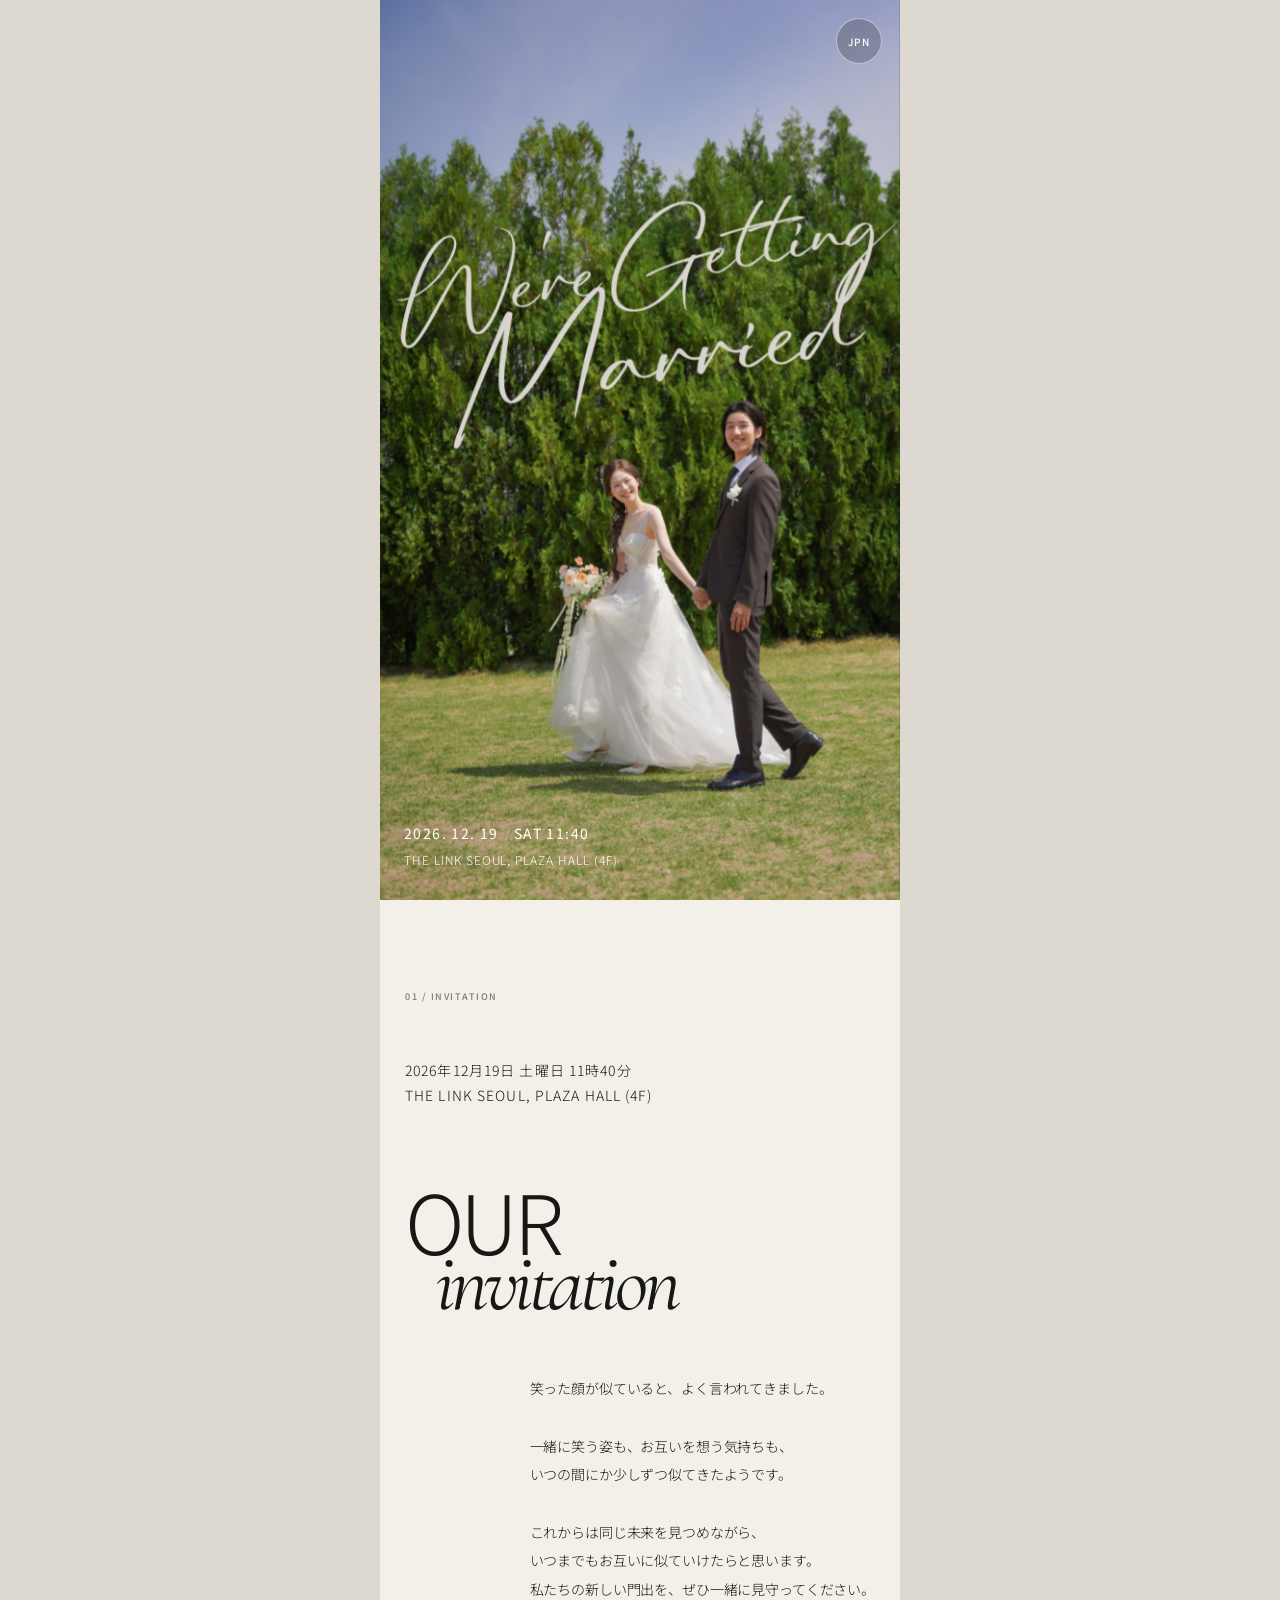
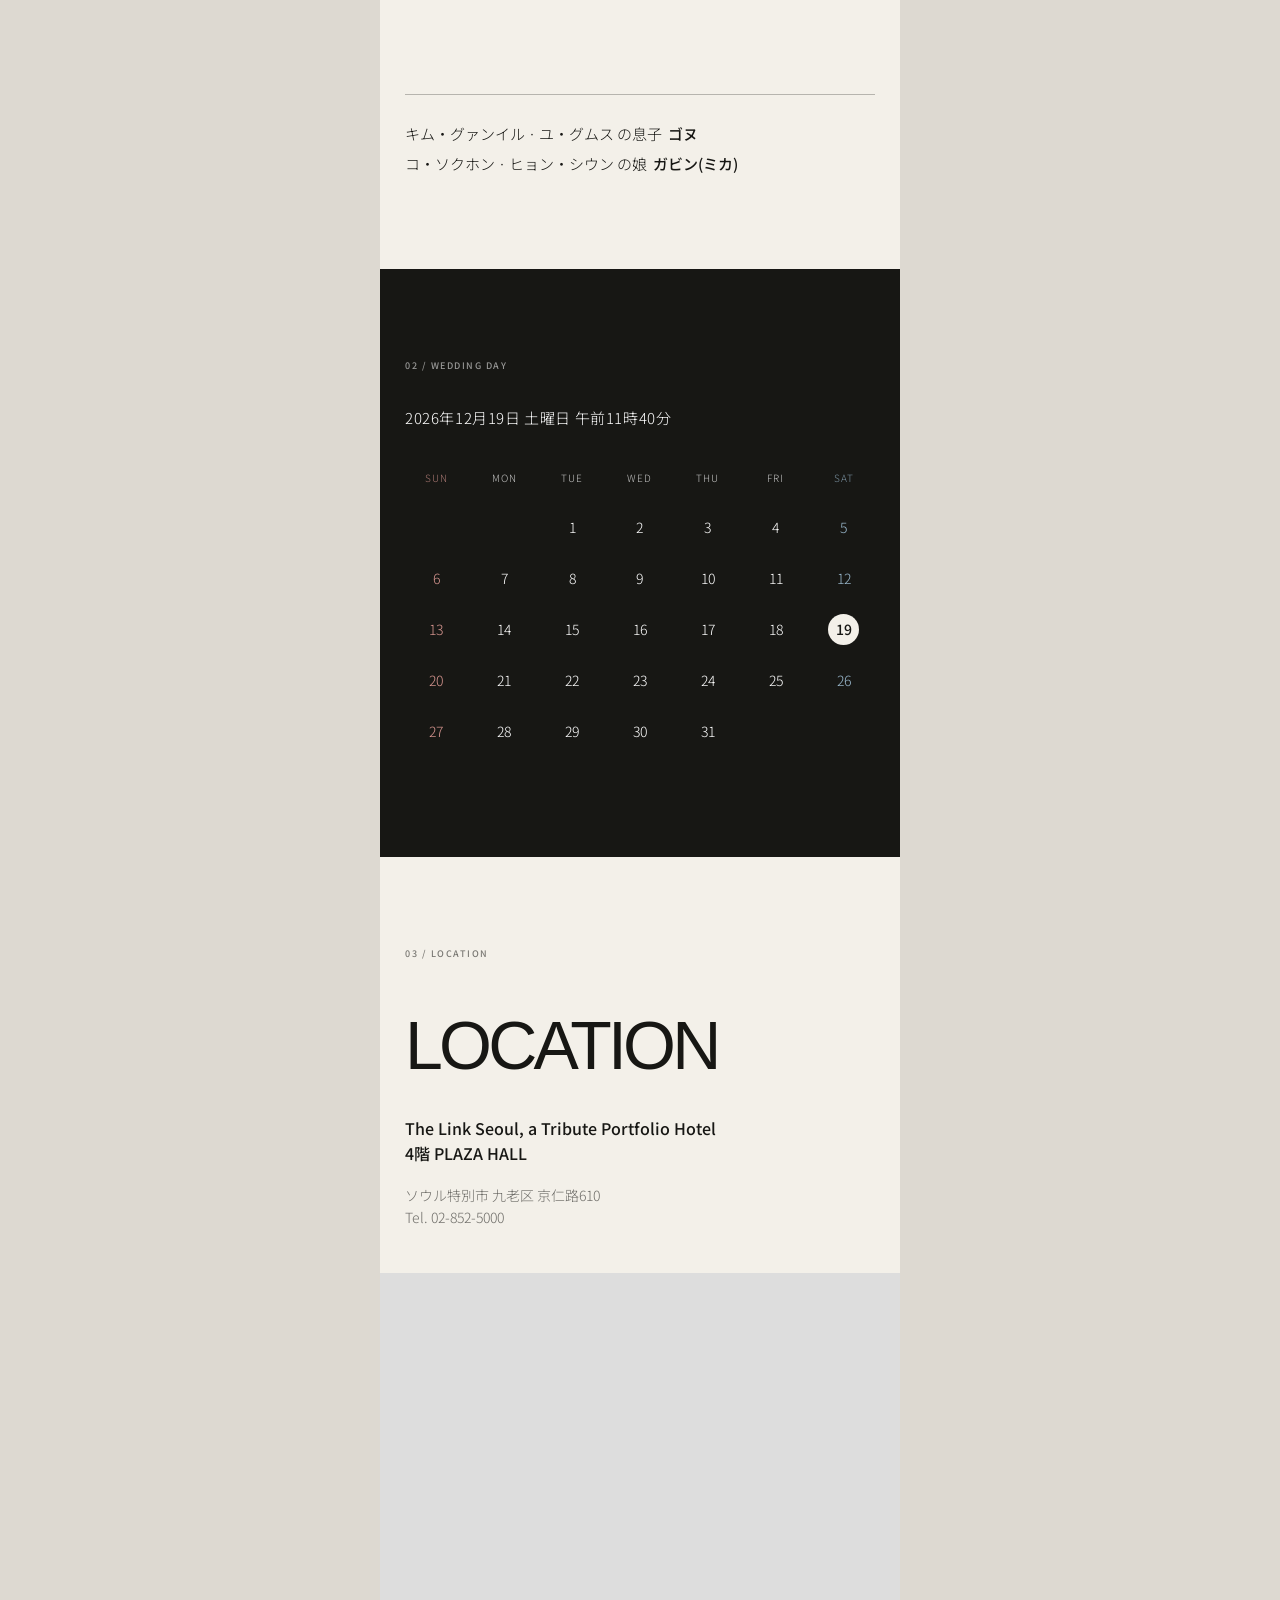
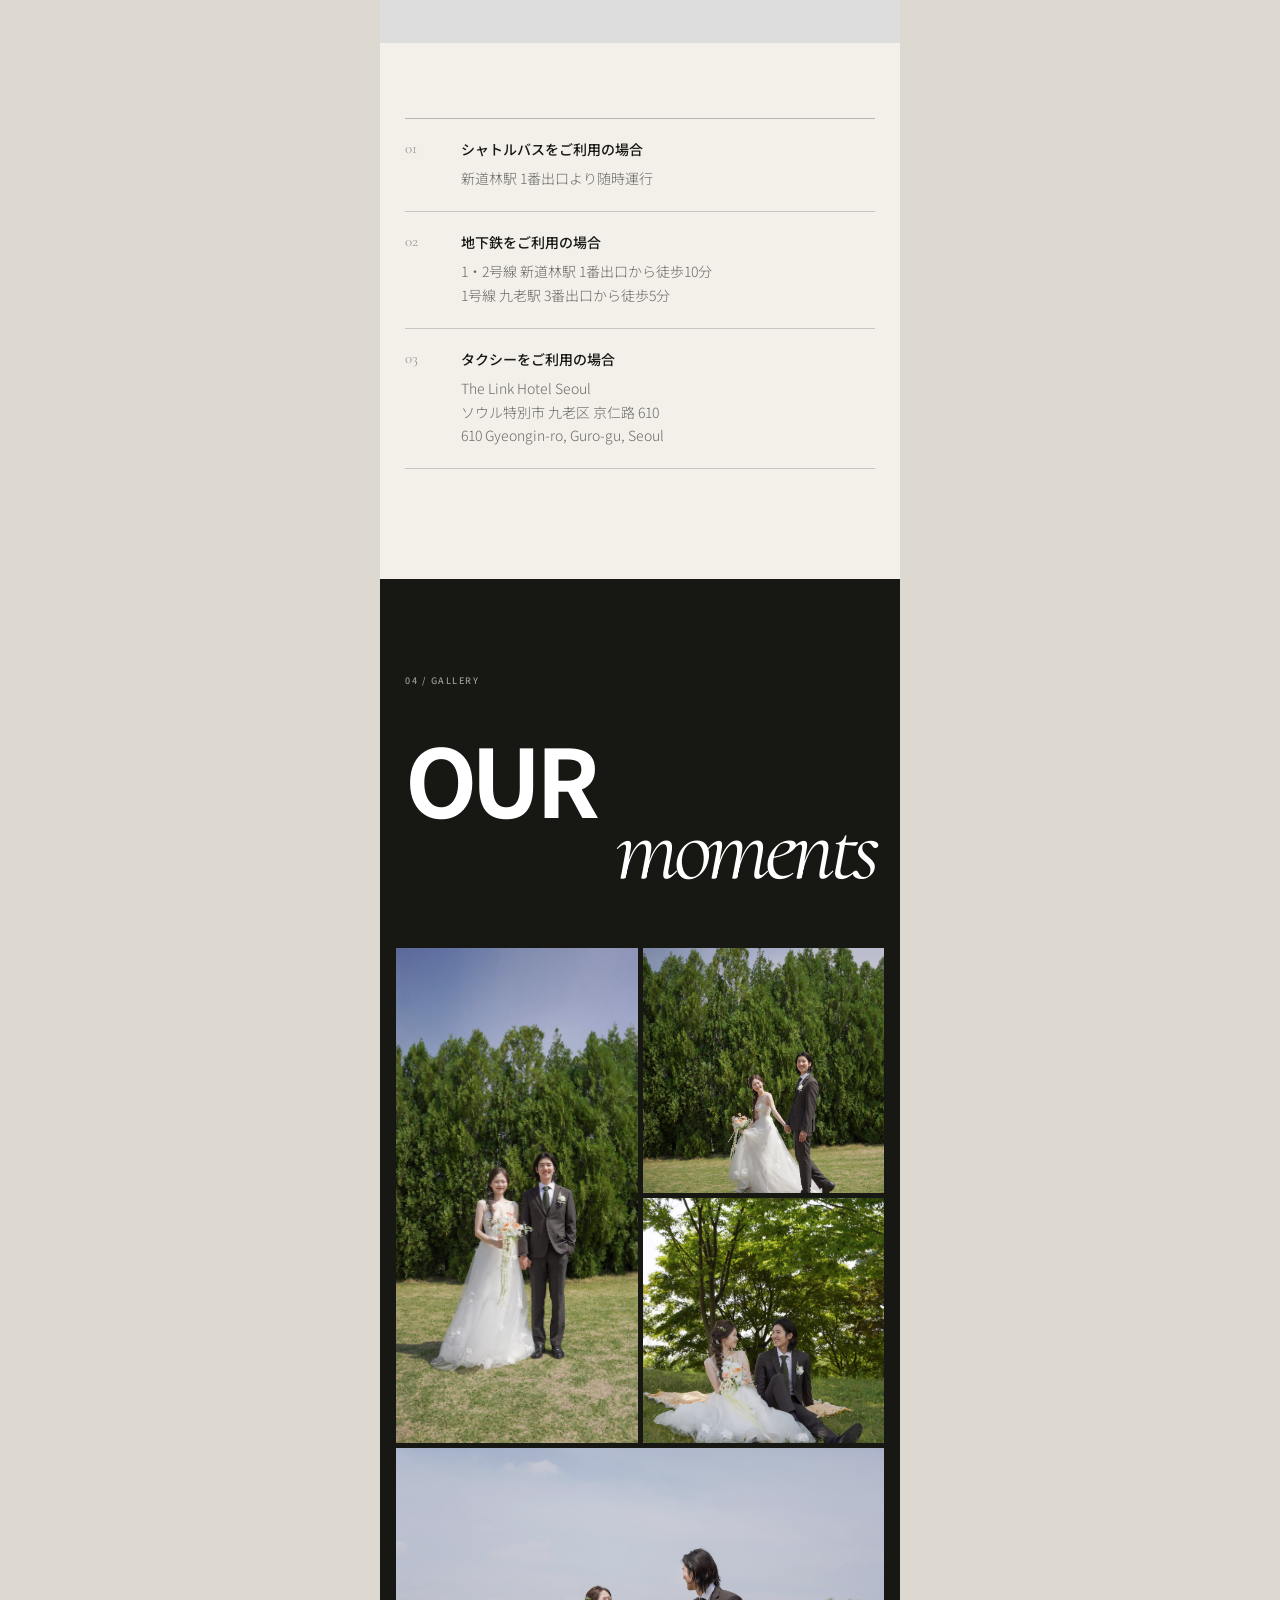
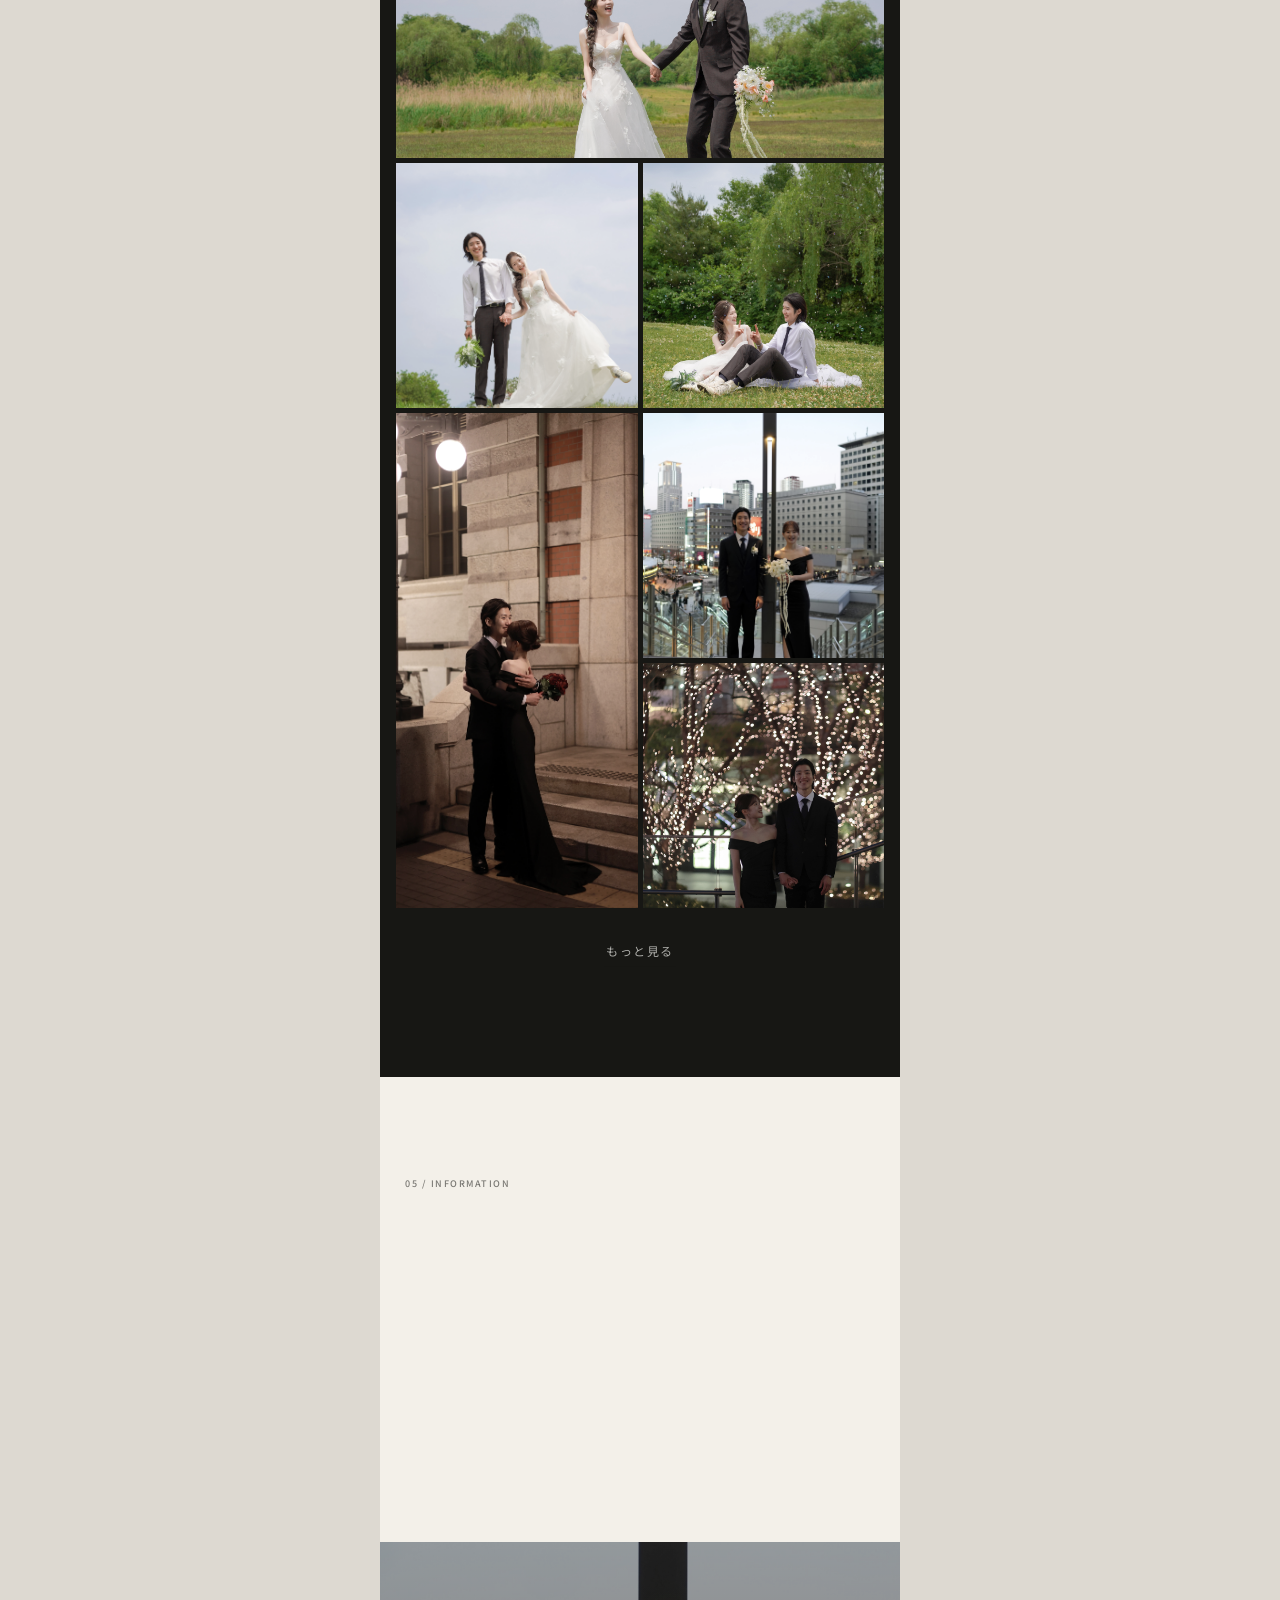
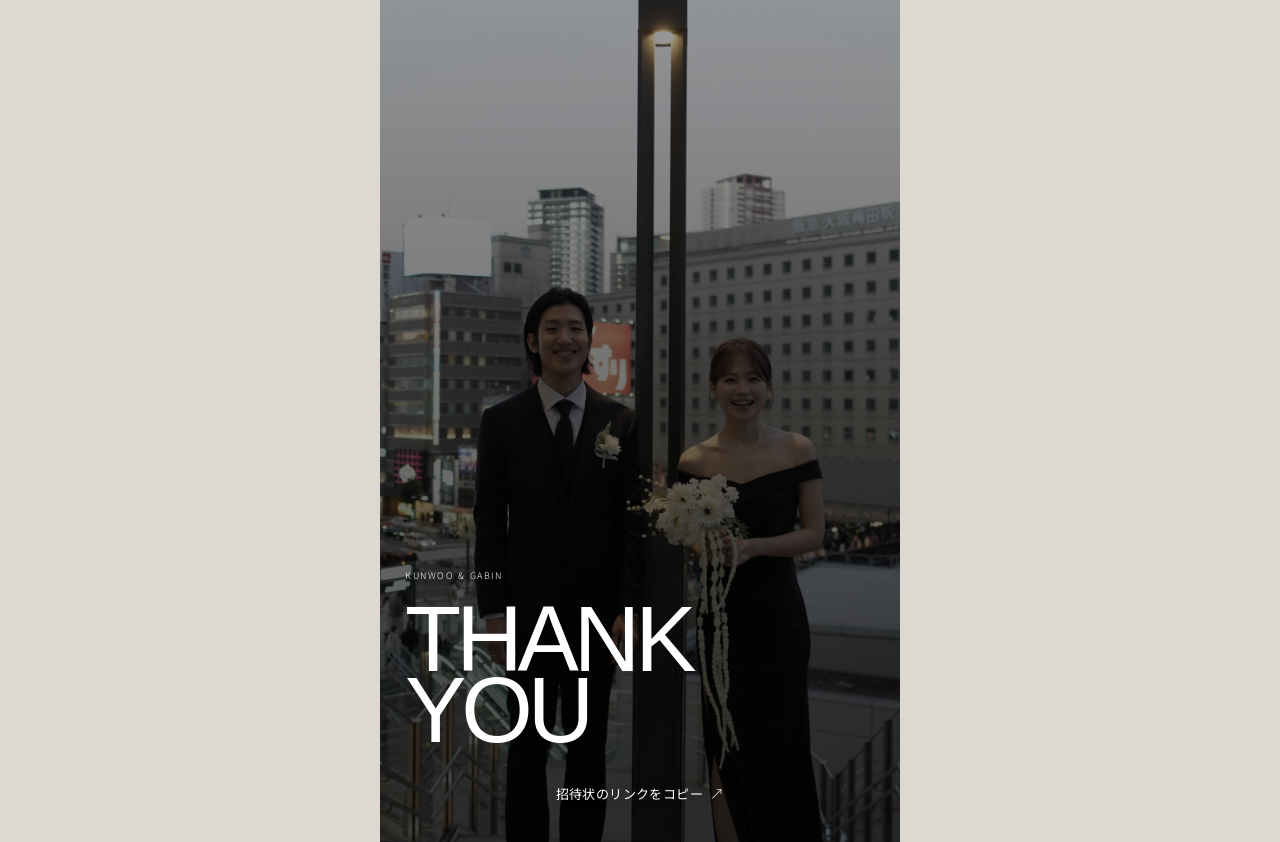
==== commit b7c3e5d5: "update js" ====
--- a/ja.html
+++ b/ja.html
@@ -1361,7 +1361,7 @@
   <!-- EXISTING COMMON SCRIPT -->
 
   <script
-    src="script.js?v=20260913-1"
+    src="script.js?v=20260913-2"
   >
   </script>
 
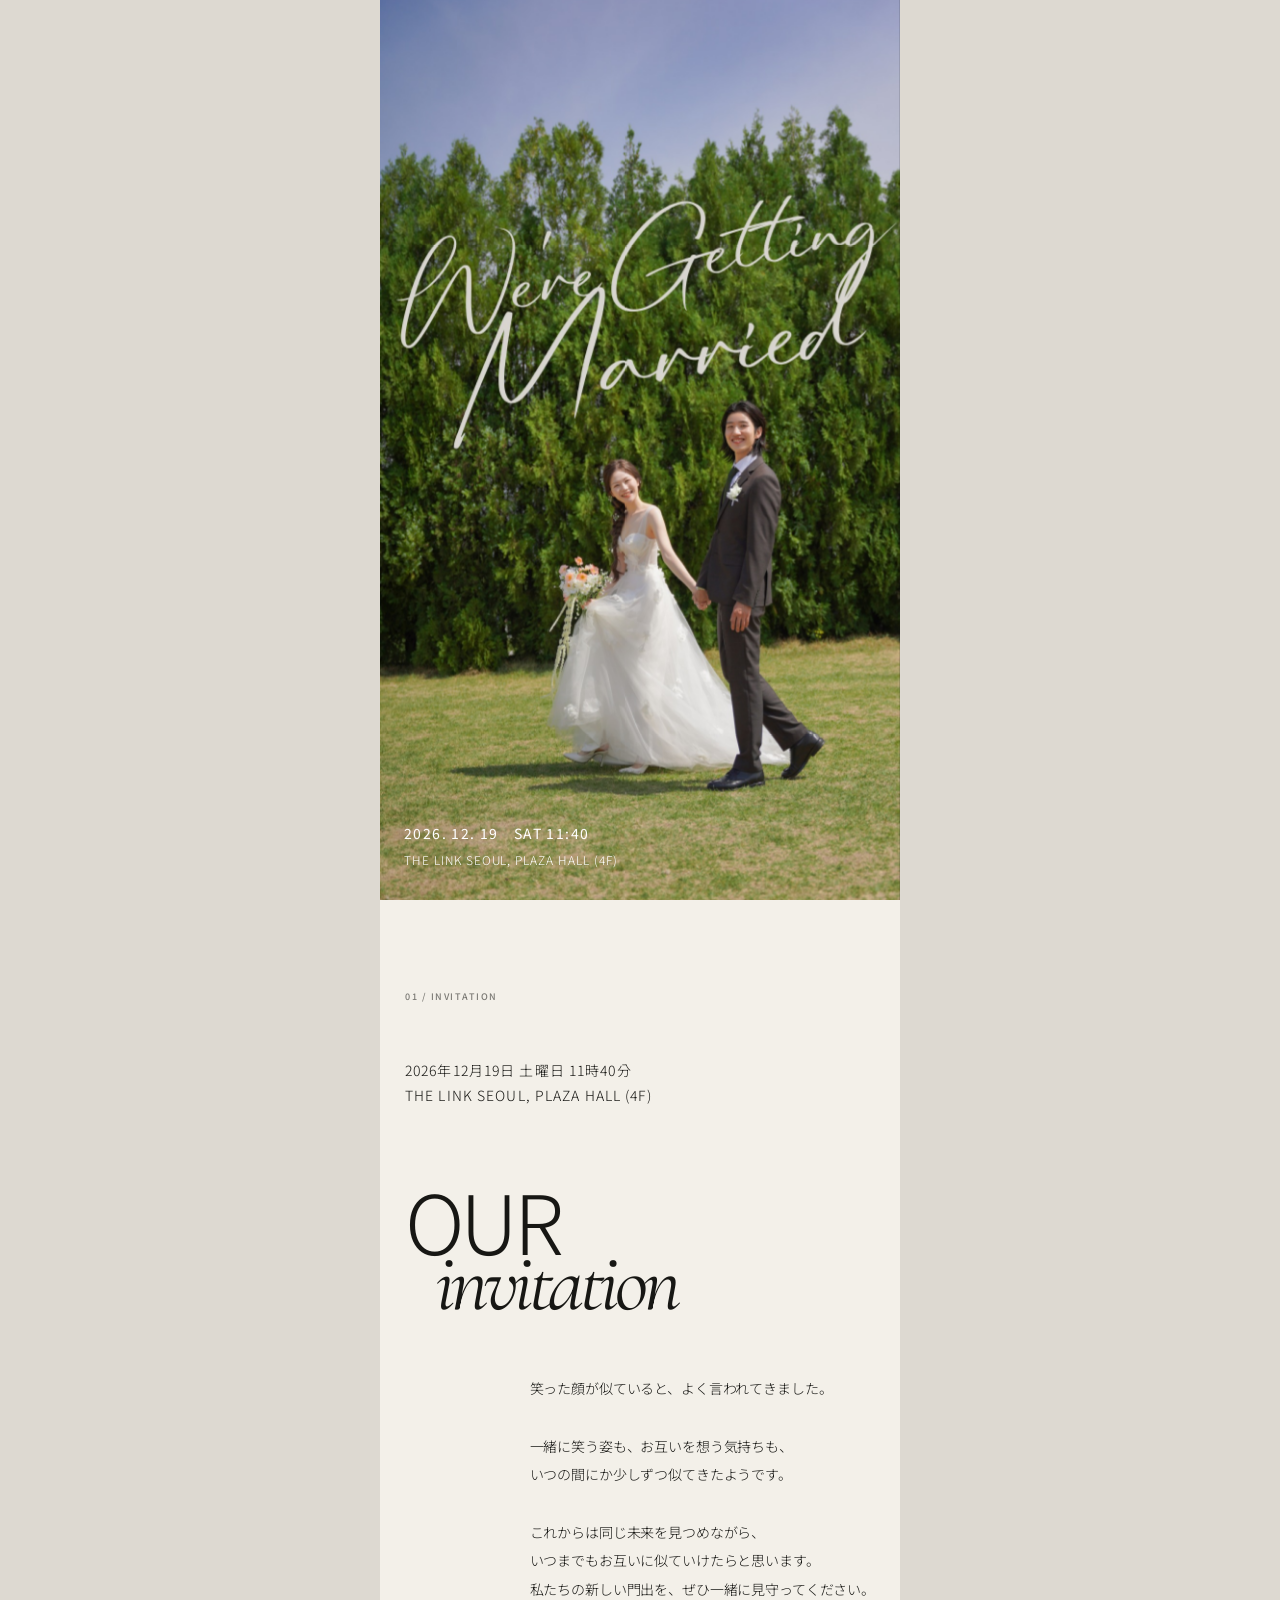
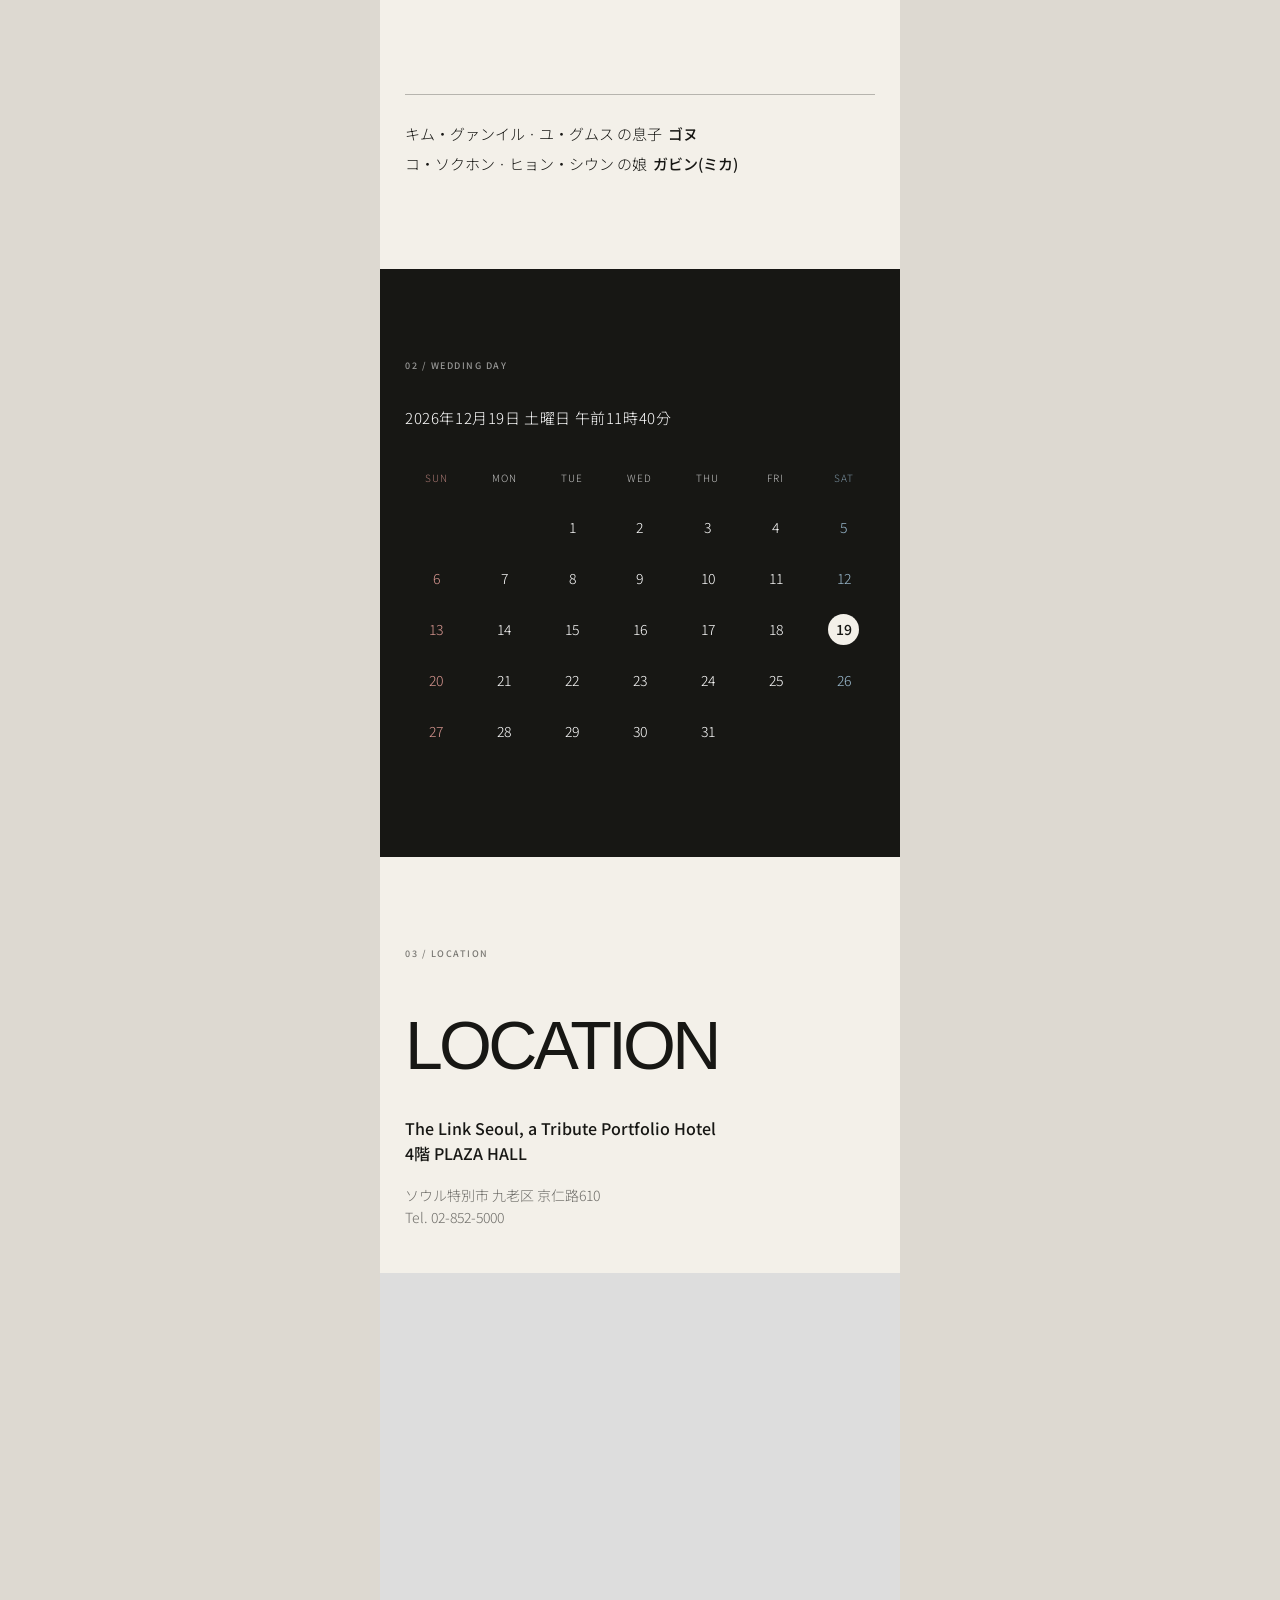
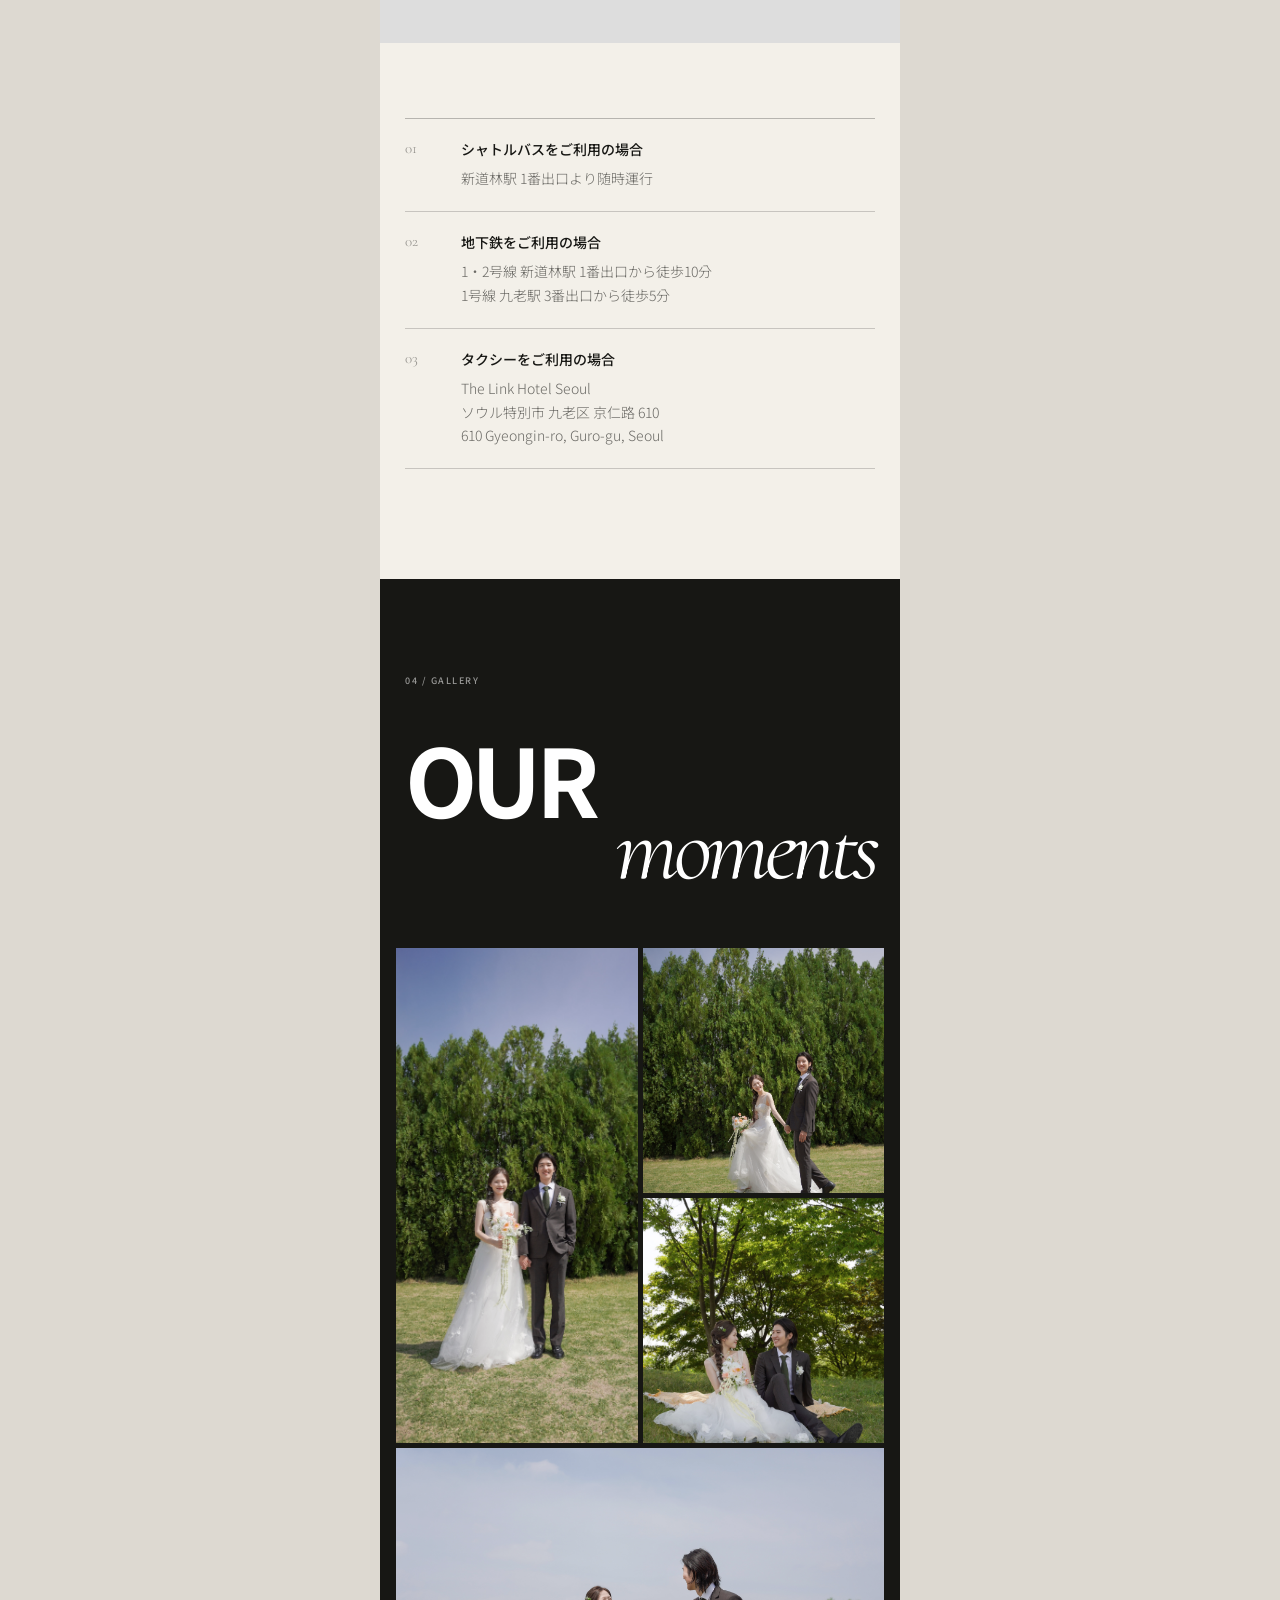
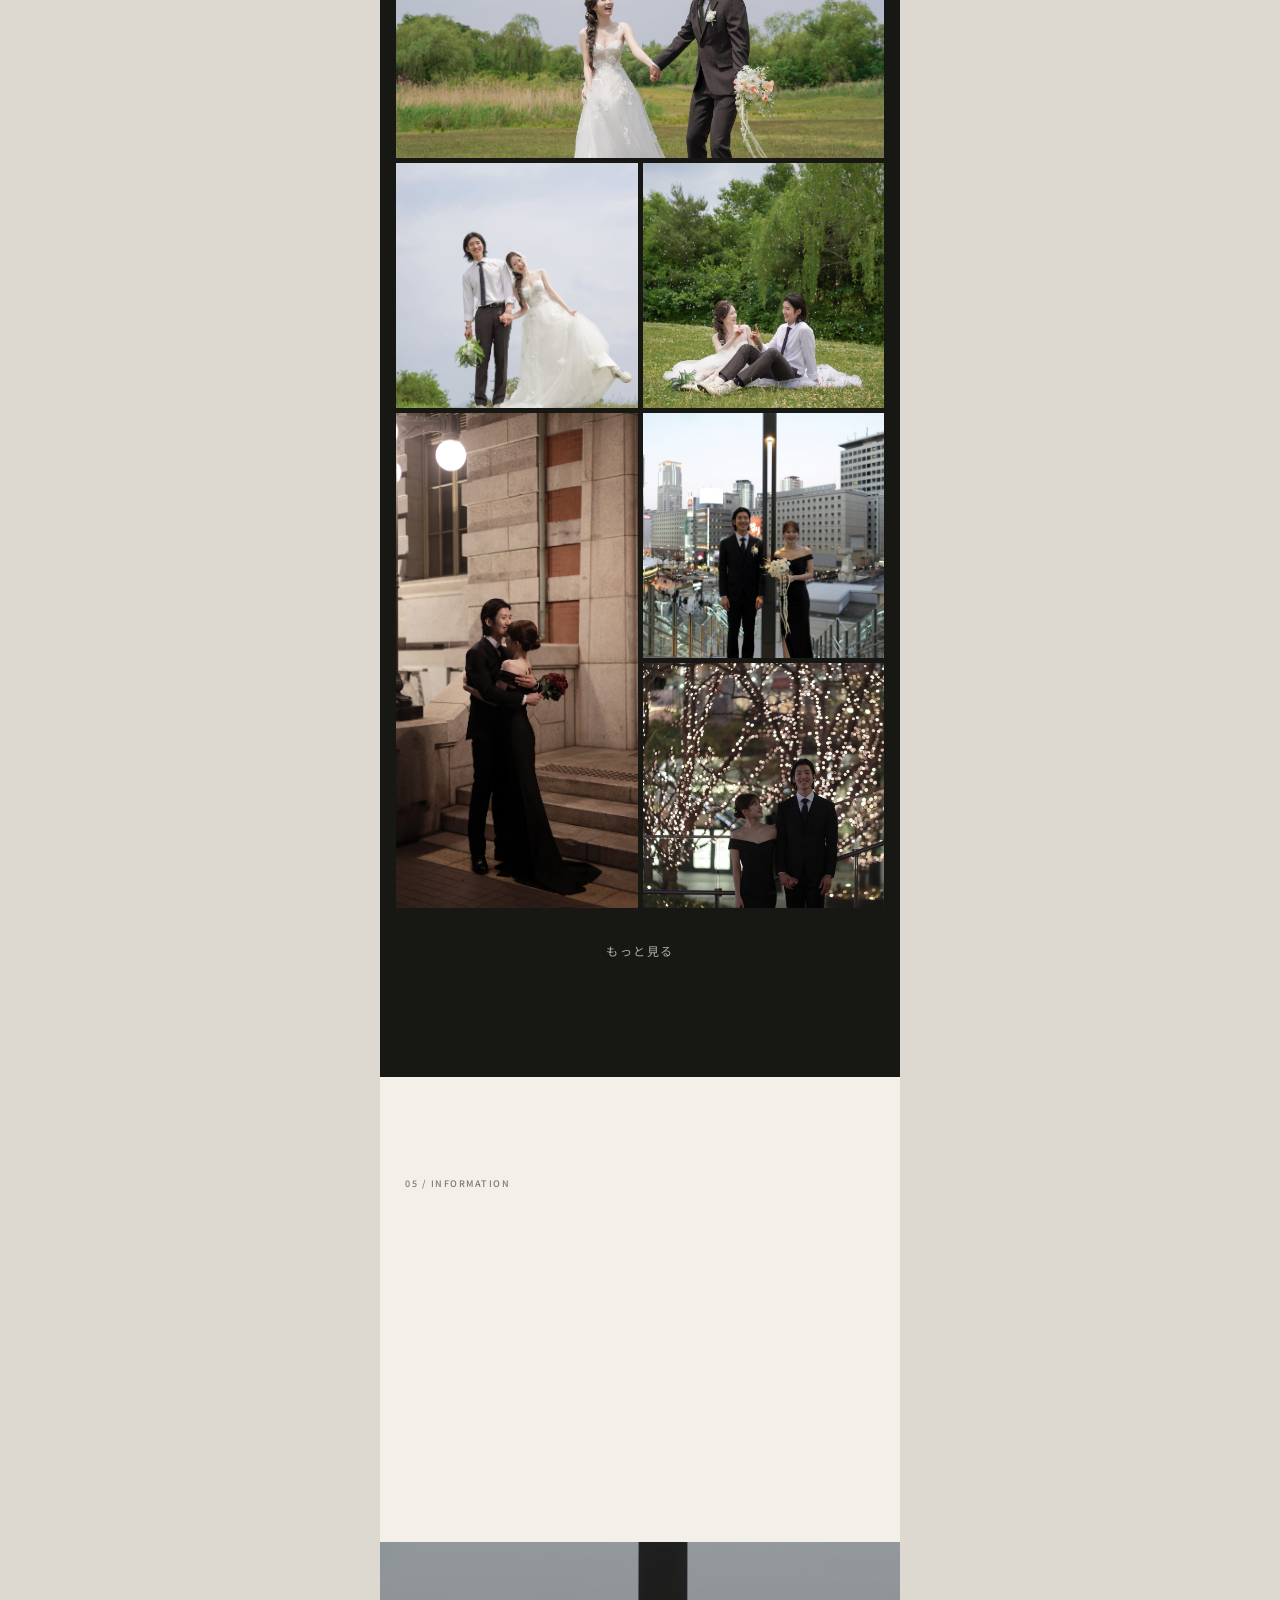
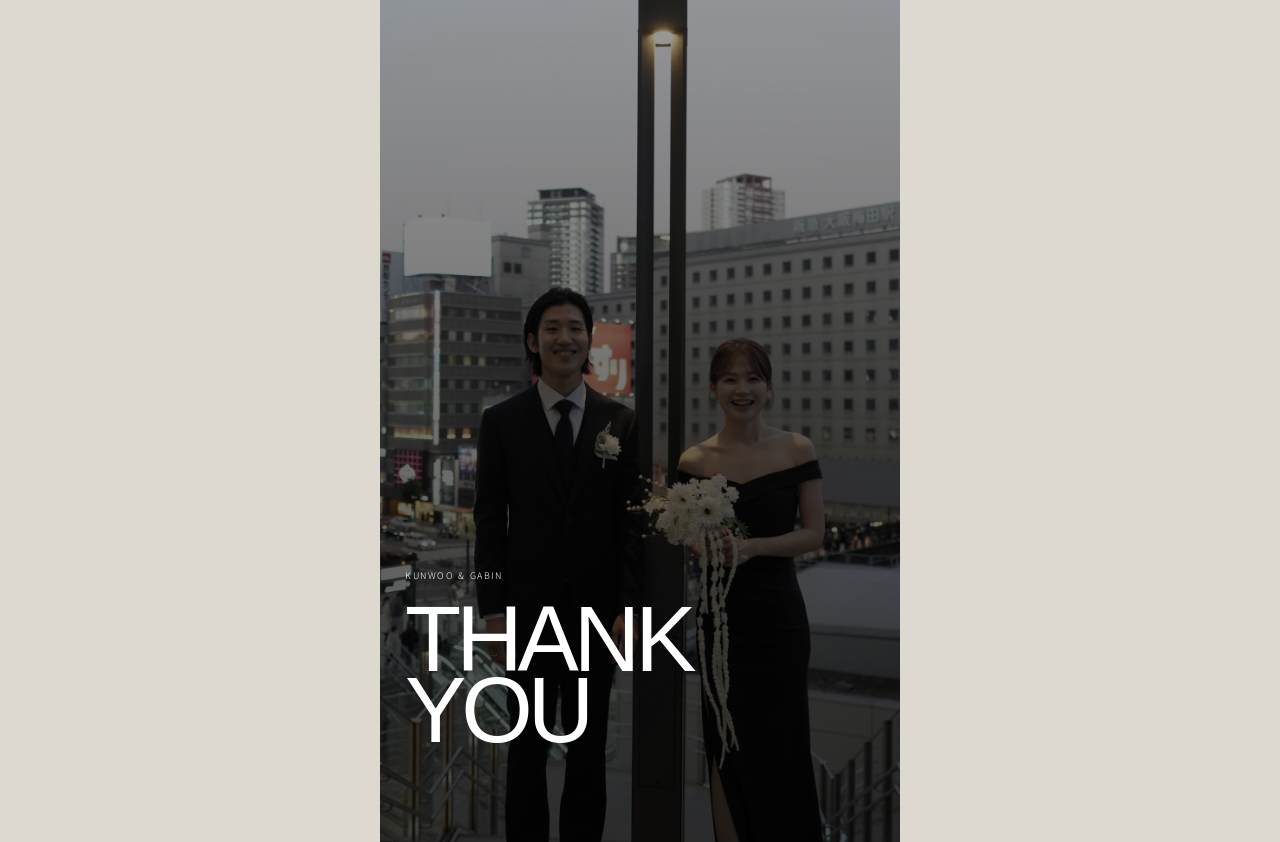
==== commit 65cd6490: "update share and language buttons" ====
--- a/ja.html
+++ b/ja.html
@@ -57,7 +57,7 @@
 
   <link
     rel="stylesheet"
-    href="css/version4.css?v=20260909-5"
+    href="css/version4.css?v=20260914-1"
   >
 
 </head>
@@ -69,7 +69,7 @@
   <!-- =================================
        LANGUAGE
   ================================== -->
-
+<!--
   <div class="language-switch">
 
     <button
@@ -81,6 +81,7 @@
     </button>
 
   </div>
+  -->
 
 
 
@@ -95,7 +96,7 @@
 
     <img
       id="v4HeroImage"
-      src="images/main.jpg?v=20260909-1"
+      src="images/main.jpg?v=20260914-1"
       alt="Wedding"
       class="v4-hero-image"
     >
@@ -963,7 +964,7 @@
 
         </div>
 
-
+<!--
         <div class="v4-ending-share">
 
           <p class="v4-share-label">
@@ -979,7 +980,7 @@
           </button>
 
         </div>
-
+-->
       </section>
     </div>
 
@@ -1047,9 +1048,27 @@
     </div>
 
   </div>
-
-
-
+<!-- =================================
+       FLOATING ACTION GROUP (BOTTOM RIGHT)
+  ================================== -->
+  <div id="floatingActionGroup" class="floating-action-group">
+    <button
+      id="languageToggleButton"
+      class="floating-circle-button"
+      type="button"
+      aria-label="언어 변경"
+    >
+      KOR
+    </button>
+    <button
+      id="shareButton"
+      class="floating-circle-button"
+      type="button"
+      aria-label="공유하기"
+    >
+      <!-- JS에서 아이콘 주입 -->
+    </button>
+  </div>
   <!-- =================================
        KAKAO SDK
   ================================== -->
@@ -1361,7 +1380,7 @@
   <!-- EXISTING COMMON SCRIPT -->
 
   <script
-    src="script.js?v=20260913-2"
+    src="script.js?v=20260914-1"
   >
   </script>
 
--- a/css/version4.css
+++ b/css/version4.css
@@ -11,138 +11,141 @@
   box-sizing: border-box;
 }
 
-
 html {
   margin: 0;
   padding: 0;
-
   scroll-behavior: smooth;
-
-  background:
-    #ddd9d1;
-}
-
+  background: #ddd9d1;
+}
 
 body {
   margin: 0;
-
-  background:
-    #ddd9d1;
-
-  color:
-    #171714;
-
-  font-family:
-    "Noto Sans KR",
-    "Noto Sans JP",
-    sans-serif;
-
+  background: #ddd9d1;
+  color: #171714;
+  font-family: "Noto Sans KR", "Noto Sans JP", sans-serif;
   font-weight: 300;
-
-  -webkit-font-smoothing:
-    antialiased;
-}
-
+  -webkit-font-smoothing: antialiased;
+}
 
 button {
-  font:
-    inherit;
-}
-
+  font: inherit;
+}
 
 img {
   display: block;
-
   max-width: 100%;
 }
-
 
 .hidden {
   display: none !important;
 }
 
-
 /* =========================================
    MAIN WRAPPER
 ========================================= */
 
 .invitation {
   position: relative;
-
   width: 100%;
   max-width: 520px;
-
   margin: 0 auto;
-
   overflow: hidden;
-
-  background:
-    #f3f0e9;
-}
-
-
-/* =========================================
-   LANGUAGE
-========================================= */
-
-.language-switch {
+  background: #f3f0e9;
+}
+
+/* =========================================
+   FLOATING ACTION GROUP (VERTICAL, GLASS)
+========================================= */.floating-action-group {
   position: fixed;
-
   z-index: 100;
-
-  top:
-    calc(
-      18px +
-      env(safe-area-inset-top)
-    );
-
-  right:
-    max(
-      18px,
-      calc(
-        (100vw - 520px) / 2 + 18px
-      )
-    );
-}
-
-
-.language-button {
-  display: flex;
-
+  
+  /* 화면 우측 하단 위치 */
+  right: max(18px, calc((100vw - 520px) / 2 + 18px));
+  bottom: calc(20px + env(safe-area-inset-bottom));
+
+  display: flex;
+  flex-direction: column;
+  gap: 10px;
+
+  /* 기본(숨김) 상태: 투명도 0, 살짝 아래 위치 */
+  opacity: 0;
+  visibility: hidden;
+  transform: translate3d(0, 16px, 0);
+  pointer-events: none;
+
+  /* 퇴장(사라질 때): 0.55초 동안 부드럽게 페이드 아웃 */
+  transition:
+    opacity 0.55s ease-out,
+    transform 0.55s cubic-bezier(0.25, 1, 0.5, 1),
+    visibility 0.55s;
+
+  will-change: opacity, transform;
+}
+
+/* 화면 1/2 지점 통과 시 활성화 상태 */
+.floating-action-group.is-active {
+  opacity: 1;
+  visibility: visible;
+  transform: translate3d(0, 0, 0);
+  pointer-events: auto;
+
+  /* 등장할 때: 1.15초 동안 은은하고 완만하게 서서히 차오름 */
+  transition:
+    opacity 1.15s cubic-bezier(0.16, 1, 0.3, 1),
+    transform 1.15s cubic-bezier(0.16, 1, 0.3, 1);
+}
+
+
+/* 원형 글래스 버튼 (투명도 높은 블러 유리 효과) */
+.floating-circle-button {
+  display: flex;
   align-items: center;
   justify-content: center;
 
-  width: 46px;
-  height: 46px;
-
+  width: 44px;
+  height: 44px;
   padding: 0;
 
-  border:
-    1px solid
-    rgba(255,255,255,.5);
-
-  border-radius:
-    50%;
-
-  background:
-    rgba(0,0,0,.2);
-
-  color:
-    white;
-
-  font-size: 10px;
+  /* 반투명 화이트 유리 느낌 */
+  background: rgba(255, 255, 255, 0.28);
+  border: 0px solid rgba(255, 255, 255, 0.45);
+  border-radius: 50%;
+
+  /* 뒤 배경 굴절 및 블러 */
+  backdrop-filter: blur(12px);
+  -webkit-backdrop-filter: blur(12px);
+
+  box-shadow: 0 4px 14px rgba(0, 0, 0, 0.08);
+
+  color: #1a1a18;
+  font-family: inherit;
+  font-size: 11px;
   font-weight: 500;
-
-  letter-spacing:
-    .12em;
-
-  backdrop-filter:
-    blur(10px);
-
-  -webkit-backdrop-filter:
-    blur(10px);
-}
-
+  letter-spacing: 0.06em;
+  line-height: 1;
+
+  cursor: pointer;
+  appearance: none;
+  -webkit-appearance: none;
+  transition: transform 0.2s ease, background-color 0.2s ease;
+}
+
+.floating-circle-button::after {
+  content: none !important;
+  display: none !important;
+}
+
+.floating-circle-button:active {
+  transform: scale(0.92);
+  background: rgba(255, 255, 255, 0.45);
+}
+
+/* 내부 SVG 아이콘 */
+.floating-circle-button svg {
+  width: 18px;
+  height: 18px;
+  display: block;
+}
 
 /* =========================================
    HERO
@@ -150,108 +153,45 @@
 
 .v4-hero {
   position: relative;
-
   width: 100%;
-
-  height:
-    var(
-      --initial-hero-height,
-      100svh
-    );
-
+  height: var(--initial-hero-height, 100svh);
   min-height: 0;
-
   overflow: hidden;
-
   background: #181815;
   color: white;
-}
-
-.v4-hero {
   contain: layout paint;
 }
 
-
-/*
-  사진 자체를 수정하지 않고
-  CSS에서만 톤을 살짝 잡음
-*/
 .v4-hero-image {
   position: absolute;
-
   inset: 0;
-
   width: 100%;
   height: 100%;
-
   object-fit: cover;
-
   transform: none;
-
   filter: none;
-
-  backface-visibility:
-    hidden;
-
-  
-  animation:
-    v4HeroImageFade
-    2.4s
-    ease-out
-    forwards;
-}
-
+  backface-visibility: hidden;
+  animation: v4HeroImageFade 2.4s ease-out forwards;
+}
 
 @keyframes v4HeroImageFade {
-
-  0% {
-    opacity: .72;
-  }
-
-  100% {
-    opacity: 1;
-  }
-
-}
-
-.v4-hero-image.hero-1 {
-  object-position:
-    center 50%;
-}
-
-
-.v4-hero-image.hero-2 {
-  object-position:
-    center 47%;
-}
-
-
-.v4-hero-image.hero-3 {
-  object-position:
-    center 55%;
-}
-
-
+  0% { opacity: .72; }
+  100% { opacity: 1; }
+}
+
+.v4-hero-image.hero-1 { object-position: center 50%; }
+.v4-hero-image.hero-2 { object-position: center 47%; }
+.v4-hero-image.hero-3 { object-position: center 55%; }
 
 .v4-hero-top {
   position: absolute;
-
-  top:
-    calc(
-      27px +
-      env(safe-area-inset-top)
-    );
-
+  top: calc(27px + env(safe-area-inset-top));
   left: 25px;
   right: 77px;
-
-  display: flex;
-
+  display: flex;
   align-items: center;
-  justify-content:
-    space-between;
-}
-
+  justify-content: space-between;
+}
 
 /* =========================================
    HERO LIGHT EFFECT
@@ -259,91 +199,47 @@
 
 .v4-light-effects {
   position: absolute;
-
   z-index: 2;
-
   inset: 0;
-
   overflow: hidden;
-
   pointer-events: none;
 }
 
-
 /* =========================================
    SUN FLARE
 ========================================= */
 
 .v4-sun-flare {
   position: absolute;
-
   top: -75px;
   left: -90px;
-
   width: 245px;
   height: 245px;
-
   border-radius: 50%;
-
-  background:
-    radial-gradient(
-      circle,
-
-      rgba(255, 249, 224, .58) 0%,
-      rgba(255, 238, 192, .28) 15%,
-      rgba(255, 225, 161, .12) 34%,
-      rgba(255, 218, 145, .04) 52%,
-      rgba(255, 218, 145, 0) 72%
-    );
-
-  filter:
-    blur(6px);
-
+  background: radial-gradient(
+    circle,
+    rgba(255, 249, 224, .58) 0%,
+    rgba(255, 238, 192, .28) 15%,
+    rgba(255, 225, 161, .12) 34%,
+    rgba(255, 218, 145, .04) 52%,
+    rgba(255, 218, 145, 0) 72%
+  );
+  filter: blur(6px);
   opacity: 0;
-
-  /*
-    3.6초짜리 애니메이션을
-    정확히 3회 실행 후 종료
-  */
-  animation:
-    v4SunFlare
-    3.6s
-    ease-in-out
-    3
-    forwards;
-}
-
-
-/*
-  플레어 중심부에
-  조금 더 밝은 빛
-*/
+  animation: v4SunFlare 3.6s ease-in-out 3 forwards;
+}
 
 .v4-sun-flare::after {
   content: "";
-
-  position: absolute;
-
+  position: absolute;
   top: 74px;
   left: 76px;
-
   width: 60px;
   height: 60px;
-
   border-radius: 50%;
-
-  background:
-    rgba(
-      255,
-      250,
-      226,
-      .32
-    );
-
-  filter:
-    blur(15px);
-}
-
+  background: rgba(255, 250, 226, .32);
+  filter: blur(15px);
+}
 
 /* =========================================
    SMALL GLIMMERS
@@ -351,744 +247,239 @@
 
 .v4-glimmer {
   position: absolute;
-
   width: 4px;
   height: 4px;
-
   border-radius: 50%;
-
-  background:
-    rgba(
-      255,
-      244,
-      202,
-      .88
-    );
-
-  box-shadow:
-    0 0 7px
-    rgba(
-      255,
-      231,
-      166,
-      .58
-    );
-
+  background: rgba(255, 244, 202, .88);
+  box-shadow: 0 0 7px rgba(255, 231, 166, .58);
   opacity: 0;
-
-  /*
-    작은 반짝이 역시
-    3회만 실행
-  */
-  animation:
-    v4Glimmer
-    3.6s
-    ease-in-out
-    3
-    forwards;
-}
-
-
-/* =========================================
-   GLIMMER POSITIONS
-========================================= */
-
-.glimmer-1 {
-  top: 14%;
-  left: 12%;
-
-  animation-delay:
-    .15s;
-}
-
-
-.glimmer-2 {
-  top: 21%;
-  left: 29%;
-
-  animation-delay:
-    .55s;
-}
-
-
-.glimmer-3 {
-  top: 32%;
-  right: 10%;
-
-  width: 3px;
-  height: 3px;
-
-  animation-delay:
-    1.05s;
-}
-
-
-.glimmer-4 {
-  top: 56%;
-  left: 7%;
-
-  width: 3px;
-  height: 3px;
-
-  animation-delay:
-    .8s;
-}
-
-
-.glimmer-5 {
-  top: 69%;
-  right: 13%;
-
-  animation-delay:
-    1.35s;
-}
-
-
-.glimmer-6 {
-  top: 80%;
-  left: 45%;
-
-  width: 3px;
-  height: 3px;
-
-  animation-delay:
-    1.7s;
-}
-
-
-/* =========================================
-   SUN FLARE ANIMATION
-========================================= */
+  animation: v4Glimmer 3.6s ease-in-out 3 forwards;
+}
+
+.glimmer-1 { top: 14%; left: 12%; animation-delay: .15s; }
+.glimmer-2 { top: 21%; left: 29%; animation-delay: .55s; }
+.glimmer-3 { top: 32%; right: 10%; width: 3px; height: 3px; animation-delay: 1.05s; }
+.glimmer-4 { top: 56%; left: 7%; width: 3px; height: 3px; animation-delay: .8s; }
+.glimmer-5 { top: 69%; right: 13%; animation-delay: 1.35s; }
+.glimmer-6 { top: 80%; left: 45%; width: 3px; height: 3px; animation-delay: 1.7s; }
 
 @keyframes v4SunFlare {
-
-  0% {
-    opacity: 0;
-
-    transform:
-      translate3d(
-        -8px,
-        -5px,
-        0
-      )
-      scale(.94);
-  }
-
-
-  15% {
-    opacity: .38;
-  }
-
-
-  35% {
-    opacity: .68;
-
-    transform:
-      translate3d(
-        3px,
-        2px,
-        0
-      )
-      scale(1.02);
-  }
-
-
-  55% {
-    opacity: .52;
-
-    transform:
-      translate3d(
-        7px,
-        5px,
-        0
-      )
-      scale(1.06);
-  }
-
-
-  72% {
-    opacity: .25;
-  }
-
-
-  100% {
-    opacity: 0;
-
-    transform:
-      translate3d(
-        14px,
-        9px,
-        0
-      )
-      scale(1.09);
-  }
-
-}
-
-
-/* =========================================
-   GLIMMER ANIMATION
-========================================= */
+  0% { opacity: 0; transform: translate3d(-8px, -5px, 0) scale(.94); }
+  15% { opacity: .38; }
+  35% { opacity: .68; transform: translate3d(3px, 2px, 0) scale(1.02); }
+  55% { opacity: .52; transform: translate3d(7px, 5px, 0) scale(1.06); }
+  72% { opacity: .25; }
+  100% { opacity: 0; transform: translate3d(14px, 9px, 0) scale(1.09); }
+}
 
 @keyframes v4Glimmer {
-
-  0%,
-  12% {
-    opacity: 0;
-
-    transform:
-      translate3d(
-        0,
-        4px,
-        0
-      )
-      scale(.55);
-  }
-
-
-  25% {
-    opacity: .7;
-
-    transform:
-      translate3d(
-        2px,
-        0,
-        0
-      )
-      scale(.95);
-  }
-
-
-  38% {
-    opacity: .15;
-
-    transform:
-      translate3d(
-        4px,
-        -2px,
-        0
-      )
-      scale(.75);
-  }
-
-
-  49% {
-    opacity: .8;
-
-    transform:
-      translate3d(
-        6px,
-        -4px,
-        0
-      )
-      scale(1.15);
-  }
-
-
-  63% {
-    opacity: .1;
-  }
-
-
-  100% {
-    opacity: 0;
-
-    transform:
-      translate3d(
-        10px,
-        -8px,
-        0
-      )
-      scale(.55);
-  }
-
+  0%, 12% { opacity: 0; transform: translate3d(0, 4px, 0) scale(.55); }
+  25% { opacity: .7; transform: translate3d(2px, 0, 0) scale(.95); }
+  38% { opacity: .15; transform: translate3d(4px, -2px, 0) scale(.75); }
+  49% { opacity: .8; transform: translate3d(6px, -4px, 0) scale(1.15); }
+  63% { opacity: .1; }
+  100% { opacity: 0; transform: translate3d(10px, -8px, 0) scale(.55); }
 }
 
 .v4-monogram,
 .v4-edition {
   font-size: 10px;
   font-weight: 400;
-
-  letter-spacing:
-    .22em;
-}
-
+  letter-spacing: .22em;
+}
 
 .v4-edition {
   opacity: .7;
 }
 
-
 .v4-hero-title {
   position: absolute;
-
   left: 24px;
-
   bottom: 180px;
-
   line-height: .82;
 }
-
 
 .v4-title-small {
   margin-bottom: 4px;
-
-  font-size:
-    clamp(
-      18px,
-      5vw,
-      24px
-    );
-
+  font-size: clamp(18px, 5vw, 24px);
   font-weight: 300;
-
-  letter-spacing:
-    .08em;
-}
-
+  letter-spacing: .08em;
+}
 
 .v4-title-large {
-  font-family:
-    Arial,
-    Helvetica,
-    sans-serif;
-
-  font-size:
-    clamp(
-      59px,
-      17vw,
-      90px
-    );
-
+  font-family: Arial, Helvetica, sans-serif;
+  font-size: clamp(59px, 17vw, 90px);
   font-weight: 400;
-
-  letter-spacing:
-    -.065em;
+  letter-spacing: -.065em;
 }
 
 .v4-hero-bottom {
   position: absolute;
   z-index: 5;
-
   left: 24px;
   right: 24px;
   bottom: 32px;
-
   transform: none !important;
   transition: none !important;
   animation: none !important;
 }
 
-
 .v4-hero-date {
   display: flex;
-
   gap: 15px;
-
   font-size: 14px;
   font-weight: 400;
-
-  letter-spacing:
-    .1em;
-}
-
+  letter-spacing: .1em;
+}
 
 .v4-hero-place {
   margin-top: 8px;
-
   font-size: 12px;
-
-  letter-spacing:
-    .08em;
-
-}
-
-
-.v4-scroll {
-  display: flex;
-
-  align-items: center;
-
-  gap: 14px;
-
-  margin-top: 26px;
-
-  font-size: 9px;
-
-  letter-spacing:
-    .16em;
-
-  opacity: .75;
-}
-
-
-.v4-scroll-line {
-  flex: 1;
-
-  height: 1px;
-
-  background:
-    rgba(255,255,255,.35);
-}
-
+  letter-spacing: .08em;
+}
 
 /* =========================================
    GENERAL SECTION
 ========================================= */
 
 .v4-section {
-  padding:
-    90px
-    25px;
-
-  background:
-    #f3f0e9;
-}
-
+  padding: 90px 25px;
+  background: #f3f0e9;
+}
 
 .v4-section-index {
   margin-bottom: 55px;
-
   font-size: 9px;
   font-weight: 500;
-
-  letter-spacing:
-    .17em;
-
-  text-transform:
-    uppercase;
-
+  letter-spacing: .17em;
+  text-transform: uppercase;
   opacity: .55;
 }
 
-
 .v4-big-heading {
-  margin:
-    0
-    0
-    40px;
-
-  font-family:
-    Arial,
-    Helvetica,
-    sans-serif;
-
-  font-size:
-    clamp(
-      45px,
-      14vw,
-      68px
-    );
-
+  margin: 0 0 40px;
+  font-family: Arial, Helvetica, sans-serif;
+  font-size: clamp(45px, 14vw, 68px);
   font-weight: 400;
-
   line-height: .9;
-
-  letter-spacing:
-    -.055em;
-}
-
+  letter-spacing: -.055em;
+}
 
 .serif {
-  font-family:
-    "Cormorant Garamond",
-    serif;
-
+  font-family: "Cormorant Garamond", serif;
   font-style: italic;
-
   font-weight: 400;
 }
 
-
 /* =========================================
    INTRO
 ========================================= */
 
 .v4-intro-section {
-  min-height:
-    100svh;
-}
-
+  min-height: 100svh;
+}
 
 .wedding-info {
-  padding:
-    0
-    0
-    80px;
-
+  padding: 0 0 80px;
   text-align: left;
-
   font-size: 14px;
-
   line-height: 1.8;
-
-  letter-spacing:
-    .08em;
-}
-
+  letter-spacing: .08em;
+}
 
 .v4-intro-grid {
   display: grid;
-
-  grid-template-columns:
-    1fr;
-
+  grid-template-columns: 1fr;
   gap: 58px;
 }
 
-
 .v4-intro-heading {
   display: flex;
-
   flex-direction: column;
-
-  font-size:
-    clamp(
-      56px,
-      16vw,
-      82px
-    );
-
+  font-size: clamp(56px, 16vw, 82px);
   line-height: .78;
-
-  letter-spacing:
-    -.055em;
-}
-
+  letter-spacing: -.055em;
+}
 
 .v4-intro-heading .serif {
   margin-left: 30px;
 }
 
-
 .invitation-message {
   max-width: 360px;
-
   margin-left: auto;
-
   font-size: 14px;
-
   line-height: 2.05;
-
-  letter-spacing:
-    -.01em;
-}
-
+  letter-spacing: -.01em;
+}
 
 .family-introduction {
   margin-top: 90px;
-
   padding-top: 24px;
-
-  border-top:
-    1px solid
-    rgba(0,0,0,.25);
-
+  border-top: 1px solid rgba(0,0,0,.25);
   font-size: 15px;
-
   line-height: 2;
 }
-
 
 .family-introduction strong {
   font-size: 15px;
   font-weight: 500;
 }
 
-
-/* =========================================
-   DATE PHOTO
+/* =========================================
+   DATE & CALENDAR
 ========================================= */
 
 .v4-date-section {
-  background:
-    #171714;
-
-  color:
-    white;
-}
-
-
-.v4-date-photo {
-  position: relative;
-
-  width: 100%;
-
-  height: 100svh;
-  min-height: 680px;
-
-  overflow: hidden;
-}
-
-
-.v4-date-photo img {
-  width: 100%;
-  height: 100%;
-
-  object-fit: cover;
-
-  filter:
-    saturate(.7)
-    contrast(1.1)
-    brightness(.72);
-}
-
-
-.v4-date-overlay {
-  position: absolute;
-
-  inset: 0;
-
-  background:
-    linear-gradient(
-      to bottom,
-      rgba(0,0,0,.04),
-      rgba(0,0,0,.55)
-    );
-}
-
-
-.v4-date-number {
-  position: absolute;
-
-  left: 24px;
-  bottom: 105px;
-
-  display: flex;
-
-  flex-direction: column;
-
-  font-family:
-    Arial,
-    Helvetica,
-    sans-serif;
-
-  font-size:
-    clamp(
-      62px,
-      20vw,
-      96px
-    );
-
-  line-height: .82;
-
-  letter-spacing:
-    -.065em;
-}
-
-
-.v4-date-detail {
-  position: absolute;
-
-  right: 24px;
-  bottom: 30px;
-
-  text-align: right;
-
-  font-size: 9px;
-
-  letter-spacing:
-    .1em;
-
-  line-height: 1.5;
-
-  opacity: .8;
-}
-
-
-.v4-date-detail p {
-  margin: 0;
-}
-
-
-/* =========================================
-   CALENDAR
-========================================= */
+  background: #171714;
+  color: white;
+}
 
 .v4-calendar-area {
-  padding:
-    90px
-    25px
-    110px;
-}
-
+  padding: 90px 25px 110px;
+}
 
 .calendar-date-text {
-  margin:
-    -20px
-    0
-    42px;
-
+  margin: -20px 0 42px;
   font-size: 15px;
-
-  letter-spacing:
-    .04em;
-}
-
+  letter-spacing: .04em;
+}
 
 .calendar {
   display: grid;
-
-  grid-template-columns:
-    repeat(7, 1fr);
-
-  gap:
-    20px
-    5px;
-
+  grid-template-columns: repeat(7, 1fr);
+  gap: 20px 5px;
   text-align: center;
-
   font-size: 14px;
 }
 
-
 .calendar > div {
   display: flex;
-
   align-items: center;
   justify-content: center;
-
   height: 31px;
 }
-
 
 .calendar-header {
   height: auto !important;
-
   margin-bottom: 7px;
-
   font-size: 10px;
-
-  letter-spacing:
-    .1em;
-
+  letter-spacing: .1em;
   opacity: .75;
 }
-
 
 .calendar .wedding-day {
   width: 31px;
   height: 31px;
-
   justify-self: center;
-
   border-radius: 50%;
-
-  background:
-    #f3f0e9;
-
-  color:
-    #171714;
-
+  background: #f3f0e9;
+  color: #171714;
   font-weight: 500;
 }
 
-.calendar-sunday {
-  color: #d99791;
-}
-.calendar-saturday {
-  color: #9bbacf;
-}
+.calendar-sunday { color: #d99791; }
+.calendar-saturday { color: #9bbacf; }
 
 /* =========================================
    LOCATION
@@ -1098,116 +489,59 @@
   padding-bottom: 110px;
 }
 
-
 .location-name {
   margin-bottom: 18px;
-
   font-size: 16px;
   font-weight: 500;
-
   line-height: 1.55;
 }
 
-
 .location-address {
-  margin:
-    0
-    0
-    45px;
-
+  margin: 0 0 45px;
   font-size: 14px;
-
   line-height: 1.6;
-
   opacity: .6;
 }
 
-
-/* MAP */
-
-.map {
-  width:
-    calc(100% + 50px);
-
-  height: 370px;
-
-  margin-left: -25px;
-
-  background:
-    #ddd;
-}
-
-
-.map iframe {
-  display: block;
-
-  width: 100%;
-  height: 100%;
-}
-
+/* KAKAO MAP TOUCH */
 .kakao-map-wrapper {
   position: relative;
-}
-
-
-/* =========================================
-   MAP - FIXED / PAGE SCROLL ONLY
-========================================= */
-
-/* =========================================
-   KAKAO MAP TOUCH
-========================================= */
-
-.kakao-map-wrapper {
-  position: relative;
-
-  width:
-    calc(100% + 50px);
-
+  width: calc(100% + 50px);
   height: 370px;
-
   margin-left: -25px;
 }
 
-
-/*
-  wrapper 안에서는 원래 .map의
-  width / margin을 다시 정상화
-*/
 .kakao-map-wrapper .map {
   width: 100%;
   height: 100%;
-
   margin-left: 0;
-}
-
-
-/*
-  실제 지도는 터치를 전혀 받지 않음
-*/
+  background: #ddd;
+}
+
 #kakaoMap,
 #kakaoMap * {
   pointer-events: none !important;
 }
 
-
-/*
-  모든 손가락 입력은
-  이 투명 레이어가 담당
-*/
 .kakao-map-touch-layer {
   position: absolute;
   z-index: 10;
-
   inset: 0;
-
-  /*
-    한 손가락 세로 스크롤은
-    브라우저에 그대로 허용
-  */
   touch-action: pan-y;
-
   background: transparent;
+}
+
+#googleMap.map {
+  width: calc(100% + 50px);
+  height: 370px;
+  margin-left: -25px;
+  background: #ddd;
+}
+
+#googleMap iframe {
+  display: block;
+  width: 100%;
+  height: 100%;
 }
 
 /* =========================================
@@ -1218,75 +552,40 @@
   margin-top: 60px;
 }
 
-
 .v4-small-label h3 {
   margin: 0;
-
   font-size: 14px;
   font-weight: 500;
-
-  letter-spacing:
-    .02em;
-}
-
+  letter-spacing: .02em;
+}
 
 .v4-small-label p {
-  margin:
-    8px
-    0
-    25px;
-
+  margin: 8px 0 25px;
   font-size: 14px;
-
   opacity: .55;
 }
 
-
 .navigation-buttons {
   display: flex;
-
   flex-direction: column;
-
-  border-top:
-    1px solid
-    rgba(0,0,0,.25);
-}
-
+  border-top: 1px solid rgba(0,0,0,.25);
+}
 
 .navigation-buttons button {
   display: flex;
-
   align-items: center;
-  justify-content:
-    space-between;
-
+  justify-content: space-between;
   width: 100%;
-
-  padding:
-    19px
-    2px;
-
+  padding: 19px 2px;
   border: 0;
-
-  border-bottom:
-    1px solid
-    rgba(0,0,0,.25);
-
-  background:
-    transparent;
-
-  color:
-    #171714;
-
+  border-bottom: 1px solid rgba(0,0,0,.25);
+  background: transparent;
+  color: #171714;
   font-size: 14px;
   font-weight: 500;
-
-  letter-spacing:
-    .1em;
-
+  letter-spacing: .1em;
   cursor: pointer;
 }
-
 
 /* =========================================
    TRANSPORT
@@ -1294,566 +593,288 @@
 
 .transportation-section {
   margin-top: 75px;
-
-  border-top:
-    1px solid
-    rgba(0,0,0,.25);
-}
-
+  border-top: 1px solid rgba(0,0,0,.25);
+}
 
 .transport-item {
   display: grid;
-
-  grid-template-columns:
-    42px 1fr;
-
+  grid-template-columns: 42px 1fr;
   gap: 14px;
-
-  padding:
-    20px
-    0;
-
-  border-bottom:
-    1px solid
-    rgba(0,0,0,.18);
-}
-
+  padding: 20px 0;
+  border-bottom: 1px solid rgba(0,0,0,.18);
+}
 
 .transport-number {
-  font-family:
-    "Cormorant Garamond",
-    serif;
-
+  font-family: "Cormorant Garamond", serif;
   font-size: 15px;
-
   opacity: .45;
 }
-
 
 .transport-item strong {
   display: block;
-
   margin-bottom: 8px;
-
   font-size: 14px;
   font-weight: 500;
 }
 
-
 .transport-item p {
   margin: 0;
-
   font-size: 14px;
-
   line-height: 1.7;
-
   opacity: .62;
 }
 
-
-/* =========================================
-   DARK NOTICE
+/* =========================================
+   DARK NOTICE (FLOWERS)
 ========================================= */
 
 .v4-dark-section {
-  min-height:
-    78svh;
-
-  padding:
-    90px
-    25px;
-
-  background:
-    #171714;
-
-  color:
-    #f2efe7;
-}
-
-
-.v4-dark-section
-.v4-section-index {
+  min-height: 78svh;
+  padding: 90px 25px;
+  background: #171714;
+  color: #f2efe7;
+}
+
+.v4-dark-section .v4-section-index {
   color: #fff;
 }
 
-
 .v4-notice-heading {
   display: flex;
-
   flex-direction: column;
-
-  margin:
-    20px
-    0
-    90px;
-
-  font-size:
-    clamp(
-      70px,
-      23vw,
-      114px
-    );
-
+  margin: 20px 0 90px;
+  font-size: clamp(70px, 23vw, 114px);
   line-height: .75;
-
-  letter-spacing:
-    -.065em;
-}
-
-
-.v4-notice-heading
-.serif {
+  letter-spacing: -.065em;
+}
+
+.v4-notice-heading .serif {
   align-self: flex-end;
 }
-
 
 .v4-dark-section p {
   max-width: 330px;
-
-  margin:
-    0
-    0
-    0
-    auto;
-
+  margin: 0 0 0 auto;
   font-size: 15px;
-
   line-height: 2;
-
   text-align: right;
-
   opacity: .75;
 }
 
-
 /* =========================================
    GALLERY
 ========================================= */
 
 .v4-gallery-section {
-  padding:
-    95px
-    16px
-    110px;
-
-  background:
-    #171714;
-
-  color:
-    white;
-}
-
+  padding: 95px 16px 110px;
+  background: #171714;
+  color: white;
+}
 
 .v4-gallery-heading {
-  padding:
-    0
-    9px
-    65px;
-}
-
-/* =========================================
-   GALLERY TITLE ANIMATION
-========================================= */
+  padding: 0 9px 65px;
+}
 
 .v4-gallery-title {
   overflow: visible;
 }
-
 
 .v4-gallery-our,
 .v4-gallery-moments {
   display: block;
-
   opacity: 0;
-
-  will-change:
-    opacity,
-    transform;
-}
-
-
-/* OUR */
+  will-change: opacity, transform;
+}
+
 .v4-gallery-our {
-  transform:
-    translate3d(
-      0,
-      34px,
-      0
-    );
-
-  transition:
-    opacity
-      1s
-      cubic-bezier(.22, 1, .36, 1),
-    transform
-      1.15s
-      cubic-bezier(.22, 1, .36, 1);
-}
-
-
-/* moments */
+  transform: translate3d(0, 34px, 0);
+  transition: opacity 1s cubic-bezier(.22, 1, .36, 1), transform 1.15s cubic-bezier(.22, 1, .36, 1);
+}
+
 .v4-gallery-moments {
-  transform:
-    translate3d(
-      34px,
-      18px,
-      0
-    );
-
-  transition:
-    opacity
-      1.1s
-      .15s
-      cubic-bezier(.22, 1, .36, 1),
-    transform
-      1.35s
-      .15s
-      cubic-bezier(.22, 1, .36, 1);
-}
-
-
-/* 화면에 들어왔을 때 */
-.v4-gallery-heading.is-title-visible
-.v4-gallery-our,
-
-.v4-gallery-heading.is-title-visible
-.v4-gallery-moments {
+  transform: translate3d(34px, 18px, 0);
+  transition: opacity 1.1s .15s cubic-bezier(.22, 1, .36, 1), transform 1.35s .15s cubic-bezier(.22, 1, .36, 1);
+}
+
+.v4-gallery-heading.is-title-visible .v4-gallery-our,
+.v4-gallery-heading.is-title-visible .v4-gallery-moments {
   opacity: 1;
-
-  transform:
-    translate3d(
-      0,
-      0,
-      0
-    );
-}
-
-
-.v4-gallery-heading
-.v4-section-index {
-  color: white;
-}
-
+  transform: translate3d(0, 0, 0);
+}
+
+.v4-gallery-heading .v4-section-index { color: white; }
 
 .v4-gallery-heading h2 {
   display: flex;
-
   flex-direction: column;
-
   margin: 0;
-
-  font-size:
-    clamp(
-      63px,
-      19vw,
-      94px
-    );
-
+  font-size: clamp(63px, 19vw, 94px);
   line-height: .75;
-
-  letter-spacing:
-    -.06em;
-}
-
-
-.v4-gallery-heading
-.serif {
+  letter-spacing: -.06em;
+}
+
+.v4-gallery-heading .serif {
   align-self: flex-end;
 }
-
-
-
-/* =========================================
-   GALLERY COLLAGE
-========================================= */
 
 .gallery-grid {
   display: grid;
-  grid-template-columns:
-    repeat(2, minmax(0, 1fr));
+  grid-template-columns: repeat(2, minmax(0, 1fr));
   grid-auto-flow: dense;
   gap: 5px;
 }
 
-
 .gallery-grid img {
   display: block;
-
   width: 100%;
   height: 245px;
-
   object-fit: cover;
   cursor: pointer;
-
-  filter:
-    saturate(.82)
-    contrast(1.03);
-
-  transition:
-    opacity .3s ease;
-}
-
-
-.gallery-grid img:active {
-  opacity: .75;
-}
-
-/* 1번 - 기존 유지 */
-.gallery-grid img:nth-child(1) {
-  grid-column: 1;
-  grid-row: span 2;
-  height: 495px;
-}
-
-
-/* 4번 - 기존 유지 */
-.gallery-grid img:nth-child(4) {
-  grid-column: span 2;
-  height: 310px;
-}
-
-/* =========================================
-   7 ~ 11 GALLERY LAYOUT
-========================================= */
-.gallery-grid img:nth-child(7) {
-  grid-column: 1;
-  grid-row: span 2;
-  height: 495px;
-}
-
-.gallery-grid img:nth-child(8) {
-  grid-column: 2;
-  height: 245px;
-}
-
-.gallery-grid img:nth-child(9) {
-  grid-column: 2;
-  height: 245px;
-}
-/*
-  10번
-  가로 2칸 × 세로 2칸
-  아래쪽 중심 크롭
-*/
+  filter: saturate(.82) contrast(1.03);
+  transition: opacity .3s ease;
+}
+
+.gallery-grid img:active { opacity: .75; }
+.gallery-grid img:nth-child(1) { grid-column: 1; grid-row: span 2; height: 495px; }
+.gallery-grid img:nth-child(4) { grid-column: span 2; height: 310px; }
+.gallery-grid img:nth-child(7) { grid-column: 1; grid-row: span 2; height: 495px; }
+.gallery-grid img:nth-child(8),
+.gallery-grid img:nth-child(9) { grid-column: 2; height: 245px; }
 .gallery-grid img:nth-child(10) {
   grid-column: span 2;
   grid-row: span 2;
-
   height: 495px;
-
-  object-fit: cover;
   object-position: center bottom;
 }
-
-
-/*
-  11, 12번
-  마지막 줄에 나란히 한 칸씩
-*/
 .gallery-grid img:nth-child(11),
 .gallery-grid img:nth-child(12) {
   grid-column: auto;
   grid-row: auto;
-
   height: 245px;
 }
 
+.gallery-more-wrap {
+  display: flex;
+  justify-content: center;
+  padding-top: 30px;
+}
+
+.gallery-more-button {
+  appearance: none;
+  border: 0;
+  border-bottom: 1px solid rgba(20, 20, 18, .45);
+  padding: 4px 2px 7px;
+  background: transparent;
+  color: #1a1a18 !important;
+  font-family: inherit;
+  font-size: 12px;
+  font-weight: 400;
+  letter-spacing: .12em;
+  cursor: pointer;
+  opacity: 1;
+  -webkit-text-fill-color: #adada9;
+}
+
+.gallery-more-button:active { opacity: .5; }
+
 /* =========================================
    INFORMATION
 ========================================= */
 
 .reception-notice-section {
-  padding:
-    100px
-    25px
-    115px;
-
-  background:
-    #f3f0e9;
-}
-
+  padding: 100px 25px 115px;
+  background: #f3f0e9;
+}
 
 .reception-notice-text {
   max-width: 340px;
-
-  margin:
-    65px
-    0
-    0
-    auto;
-
+  margin: 65px 0 0 auto;
   font-size: 14px;
-
   line-height: 2;
 }
 
-
 /* =========================================
    ACCOUNT
 ========================================= */
 
 .account-section {
-  padding:
-    100px
-    25px
-    120px;
-
-  background:
-    #e7e1d6;
-}
-
+  padding: 100px 25px 120px;
+  background: #e7e1d6;
+}
 
 .account-message {
-  margin:
-    0
-    0
-    80px;
-
+  margin: 0 0 80px;
   font-size: 15px;
-
   line-height: 1.9;
 }
 
-
 .account-accordion {
-  border-top:
-    1px solid
-    rgba(0,0,0,.28);
-}
-
-
+  border-top: 1px solid rgba(0,0,0,.28);
+}
 
 .account-toggle {
   display: flex;
-
   align-items: center;
-  justify-content:
-    space-between;
-
+  justify-content: space-between;
   width: 100%;
-
   height: 66px;
-
   padding: 0;
-
   border: 0;
-
-  background:
-    transparent;
-
-  color:
-    #171714;
-
+  background: transparent;
+  color: #171714;
   font-size: 15px;
   font-weight: 500;
-
   cursor: pointer;
 }
-
 
 .account-arrow {
   font-size: 21px;
   font-weight: 300;
-
-  transition:
-    transform .35s ease;
-}
-
-
-.account-accordion.open
-.account-arrow {
-  transform:
-    rotate(45deg);
-}
-
+  transition: transform .35s ease;
+}
+
+.account-accordion.open .account-arrow {
+  transform: rotate(45deg);
+}
 
 .account-content {
   max-height: 0;
-
   overflow: hidden;
-
-  transition:
-    max-height
-    .5s
-    cubic-bezier(.22,1,.36,1);
-}
-
-
-.account-accordion.open
-.account-content {
+  transition: max-height .5s cubic-bezier(.22,1,.36,1);
+}
+
+.account-accordion.open .account-content {
   max-height: 400px;
 }
 
-
 .account-row {
   display: flex;
-
   align-items: center;
-  justify-content:
-    space-between;
-
+  justify-content: space-between;
   gap: 15px;
-
-  padding:
-    20px
-    0;
-
-  border-top:
-    1px solid
-    rgba(0,0,0,.13);
-}
-
+  padding: 20px 0;
+  border-top: 1px solid rgba(0,0,0,.13);
+}
 
 .account-info {
   display: flex;
-
   flex-direction: column;
-
   gap: 7px;
 }
 
-
-.account-name {
-  font-size: 14px;
-  font-weight: 500;
-}
-
-
-.account-number {
-  font-size: 14px;
-
-  letter-spacing:
-    .03em;
-
-  opacity: .6;
-}
-
+.account-name { font-size: 14px; font-weight: 500; }
+.account-number { font-size: 14px; letter-spacing: .03em; opacity: .6; }
 
 .copy-button {
   flex-shrink: 0;
-
-  padding:
-    9px
-    15px;
-
-  border:
-    1px solid
-    rgba(0,0,0,.3);
-
+  padding: 9px 15px;
+  border: 1px solid rgba(0,0,0,.3);
   border-radius: 99px;
-
-  background:
-    transparent;
-
-  color:
-    #171714;
-
+  background: transparent;
+  color: #171714;
   font-size: 9px;
   font-weight: 500;
-
-  letter-spacing:
-    .12em;
-
+  letter-spacing: .12em;
   cursor: pointer;
 }
 
@@ -1863,144 +884,85 @@
 
 .v4-ending-wrap {
   position: relative;
-
   width: 100%;
-
   overflow: hidden;
-
   background: #111;
 }
-
 
 .v4-ending {
   position: relative;
-
   width: 100%;
-
   height: 100svh;
-
   min-height: 680px;
-
   overflow: hidden;
-
   background: #111;
-
-  transform:
-    translate3d(
-      0,
-      0,
-      0
-    );
-
+  transform: translate3d(0, 0, 0);
   will-change: transform;
 }
 
-
-/*
-  사진은 엔딩 프레임에 완전히 고정
-  당김 애니메이션에서 크기를 변경하지 않음
-*/
-
 .v4-ending > img {
   position: absolute;
-
   inset: 0;
-
   display: block;
-
   width: 100%;
   height: 100%;
-
   max-width: none;
-
   object-fit: cover;
-
   transform: none !important;
-
   transition: none !important;
-
   animation: none !important;
-
-  filter:
-    saturate(.68)
-    brightness(.66);
+  filter: saturate(.68) brightness(.66);
 }
 
 .v4-ending-overlay {
   position: absolute;
-
   inset: 0;
-
-  background:
-    linear-gradient(
-      to bottom,
-      rgba(0,0,0,.05),
-      rgba(0,0,0,.58)
-    );
-}
-
+  background: linear-gradient(to bottom, rgba(0,0,0,.05), rgba(0,0,0,.58));
+}
 
 .v4-ending-text {
   position: absolute;
-
   left: 25px;
   right: 25px;
-
-  bottom:
-    calc(
-      50px +
-      env(safe-area-inset-bottom)
-    );
-
-  color:
-    white;
-}
-
+  bottom: calc(50px + env(safe-area-inset-bottom));
+  color: white;
+}
 
 .v4-ending-small {
   margin-bottom: 22px;
-
   font-size: 9px;
-
-  letter-spacing:
-    .18em;
+  letter-spacing: .18em;
 }
 
 .v4-ending h2 {
   margin: 0;
-
-  font-family:
-    Arial,
-    Helvetica,
-    sans-serif;
-
-  font-size:
-    clamp(
-      60px,
-      19vw,
-      92px
-    );
-
+  font-family: Arial, Helvetica, sans-serif;
+  font-size: clamp(60px, 19vw, 92px);
   line-height: .78;
-
   font-weight: 400;
-
-  letter-spacing:
-    -.055em;
-}
-
+  letter-spacing: -.055em;
+}
 
 .v4-ending p {
-  margin:
-    45px
-    0
-    0;
-
+  margin: 45px 0 0;
   font-size: 15px;
-
   line-height: 1.8;
 }
 
+.v4-hero::after {
+  content: "";
+  position: absolute;
+  z-index: 20;
+  inset: 0;
+  background: #fff;
+  pointer-events: none;
+  animation: v4HeroWhiteReveal 2.6s cubic-bezier(.45, 0, .25, 1) forwards;
+}
+
+@keyframes v4HeroWhiteReveal {
+  0% { opacity: 1; }
+  100% { opacity: 0; }
+}
 
 /* =========================================
    FULLSCREEN GALLERY
@@ -2008,1167 +970,133 @@
 
 .gallery-modal {
   position: fixed;
-
   z-index: 9999;
-
   inset: 0;
-
   display: none;
-
   align-items: center;
   justify-content: center;
-
-  background:
-    #111;
-}
-
-
-.gallery-modal.open {
-  display: flex;
-}
-
+  background: #111;
+}
+
+.gallery-modal.open { display: flex; }
 
 .fullscreen-image-container {
   display: flex;
-
   align-items: center;
   justify-content: center;
-
   width: 100%;
   height: 100%;
 }
 
-
 #fullscreenImage {
   display: block;
-
   max-width: 100%;
   max-height: 100%;
-
   object-fit: contain;
 }
 
-
 .gallery-close {
   position: absolute;
-
   z-index: 3;
-
-  top:
-    calc(
-      20px +
-      env(safe-area-inset-top)
-    );
-
+  top: calc(20px + env(safe-area-inset-top));
   right: 20px;
-
   width: 44px;
   height: 44px;
-
   padding: 0;
-
   border: 0;
-
-  background:
-    transparent;
-
+  background: transparent;
   color: white;
-
   font-size: 36px;
   font-weight: 200;
-
   line-height: 1;
-
   cursor: pointer;
 }
 
-
 .gallery-arrow {
   position: absolute;
-
   z-index: 3;
-
   top: 50%;
-
   width: 45px;
   height: 70px;
-
-  transform:
-    translateY(-50%);
-
+  transform: translateY(-50%);
   border: 0;
-
-  background:
-    transparent;
-
+  background: transparent;
   color: white;
-
   font-size: 45px;
   font-weight: 200;
-
   cursor: pointer;
 }
 
-
-.gallery-arrow-left {
-  left: 5px;
-}
-
-
-.gallery-arrow-right {
-  right: 5px;
-}
-
+.gallery-arrow-left { left: 5px; }
+.gallery-arrow-right { right: 5px; }
 
 .gallery-counter {
   position: absolute;
-
   left: 50%;
-
-  bottom:
-    calc(
-      24px +
-      env(safe-area-inset-bottom)
-    );
-
-  transform:
-    translateX(-50%);
-
-  color:
-    rgba(255,255,255,.75);
-
+  bottom: calc(24px + env(safe-area-inset-bottom));
+  transform: translateX(-50%);
+  color: rgba(255,255,255,.75);
   font-size: 10px;
-
-  letter-spacing:
-    .12em;
-}
-
-
-/* =========================================
-   SCROLL ANIMATION
-========================================= */
-
-/*
-  기본적으로는 보임.
-  JS가 정상적으로 시작했을 때만 숨겨서
-  콘텐츠가 통째로 사라지는 문제 방지.
-*/
+  letter-spacing: .12em;
+}
+
+/* =========================================
+   SCROLL ANIMATION & OPENING
+========================================= */
 
 .reveal-on-scroll {
   opacity: 1;
-
   transform: none;
 }
 
-
-html.reveal-ready
-.reveal-on-scroll {
+html.reveal-ready .reveal-on-scroll {
   opacity: 0;
-
-  transform:
-    translate3d(
-      0,
-      32px,
-      0
-    );
-
-  transition:
-    opacity
-      1.05s
-      cubic-bezier(.22,1,.36,1),
-
-    transform
-      1.05s
-      cubic-bezier(.22,1,.36,1);
-}
-
-
-html.reveal-ready
-.reveal-on-scroll.is-visible {
+  transform: translate3d(0, 32px, 0);
+  transition: opacity 1.05s cubic-bezier(.22,1,.36,1), transform 1.05s cubic-bezier(.22,1,.36,1);
+}
+
+html.reveal-ready .reveal-on-scroll.is-visible {
   opacity: 1;
-
-  transform:
-    translate3d(
-      0,
-      0,
-      0
-    );
-}
-
-
-/* =========================================
-   WEDDING INFO OPENING
-========================================= */
-
-.wedding-info-opening {
-  overflow: hidden;
-}
-/* =========================================
-   WEDDING INFO REVEAL
-   BOTTOM → TOP
-========================================= */
+  transform: translate3d(0, 0, 0);
+}
+
+.wedding-info-opening { overflow: hidden; }
 
 .wedding-info-opening p {
   margin: 0;
-
   opacity: 0;
-
-  transform:
-    translateY(18px);
-
-  transition:
-    opacity .9s ease,
-    transform 1s
-    cubic-bezier(.22, 1, .36, 1);
-}
-
+  transform: translateY(18px);
+  transition: opacity .9s ease, transform 1s cubic-bezier(.22, 1, .36, 1);
+}
 
 .wedding-info-opening.is-visible p {
   opacity: 1;
-
-  transform:
-    translateY(0);
-}
-
-/* =========================================
-   JAPANESE
-========================================= */
-
-html[lang="ja"] body {
-  font-family:
-    "Noto Sans JP",
-    sans-serif;
-}
-
-
-/* =========================================
-   REDUCED MOTION
-========================================= */
-
-@media
-(prefers-reduced-motion: reduce) {
-
-  *,
-  *::before,
-  *::after {
+  transform: translateY(0);
+}
+
+/* =========================================
+   REDUCED MOTION & RESPONSIVE
+========================================= */
+
+@media (prefers-reduced-motion: reduce) {
+  *, *::before, *::after {
     scroll-behavior: auto !important;
-
-    animation-duration:
-      .01ms !important;
-
-    transition-duration:
-      .01ms !important;
+    animation-duration: .01ms !important;
+    transition-duration: .01ms !important;
   }
-
-}
-
-
-/* =========================================
-   SMALL MOBILE
-========================================= */
-
-@media
-(max-width: 420px) {
-
-  .v4-title-large {
-    font-size: 57px;
-  }
-
-
-  .v4-intro-heading {
-    font-size: 56px;
-  }
-
-
-  .v4-big-heading {
-    font-size: 45px;
-  }
-
-
-  .gallery-grid img {
-    height: 215px;
-  }
-
-  .gallery-grid img:nth-child(1){
-    height: 435px;
-  }
-
-  .gallery-grid img:nth-child(4){
-    height: 280px;
-  }
-
-  .gallery-grid img:nth-child(7){
-    height: 435px;
-  }
-
+}
+
+@media (max-width: 420px) {
+  .v4-title-large { font-size: 57px; }
+  .v4-intro-heading { font-size: 56px; }
+  .v4-big-heading { font-size: 45px; }
+  .gallery-grid img { height: 215px; }
+  .gallery-grid img:nth-child(1) { height: 435px; }
+  .gallery-grid img:nth-child(4) { height: 280px; }
+  .gallery-grid img:nth-child(7) { height: 435px; }
   .gallery-grid img:nth-child(8),
-  .gallery-grid img:nth-child(9){
-    height: 215px;
-  }
-
-  .gallery-grid img:nth-child(10) {
-    height: 435px;
-  }
-
+  .gallery-grid img:nth-child(9) { height: 215px; }
+  .gallery-grid img:nth-child(10) { height: 435px; }
   .gallery-grid img:nth-child(11),
-  .gallery-grid img:nth-child(12) {
-    height: 215px;
-  }
-
-}
-
-/* =========================================
-   GALLERY MORE
-========================================= */
-
-.gallery-more-wrap {
-  display: flex;
-
-  justify-content: center;
-
-  padding-top: 30px;
-}
-
-
-.gallery-more-button {
-  appearance: none;
-
-  border: 0;
-  border-bottom:
-    1px solid
-    rgba(20, 20, 18, .45);
-
-  padding:
-    4px
-    2px
-    7px;
-
-  background:
-    transparent;
-
-  color: #1a1a18 !important;
-
-  font-family:
-    inherit;
-
-  font-size:
-    12px;
-
-  font-weight:
-    400;
-
-  letter-spacing:
-    .12em;
-
-  cursor:
-    pointer;
-  opacity: 1;
-  -webkit-text-fill-color: #adada9;
-}
-
-
-.gallery-more-button:active {
-  opacity: .5;
-}
-
-/* =========================================
-   HERO SUNLIGHT EFFECT
-========================================= */
-
-.v4-light-effects {
-  position: absolute;
-
-  z-index: 2;
-
-  inset: 0;
-
-  overflow: hidden;
-
-  pointer-events: none;
-}
-
-
-/* =========================================
-   LARGE SUN FLARE
-========================================= */
-
-.v4-sun-flare {
-  position: absolute;
-
-  top: -70px;
-  left: -85px;
-
-  width: 230px;
-  height: 230px;
-
-  border-radius: 50%;
-
-  background:
-    radial-gradient(
-      circle,
-
-      rgba(255, 247, 211, .55) 0%,
-
-      rgba(255, 234, 178, .24) 16%,
-
-      rgba(255, 226, 162, .10) 36%,
-
-      rgba(255, 226, 162, 0) 70%
-    );
-
-  filter:
-    blur(5px);
-
-  opacity: .62;
-
-  animation:
-    v4SunBreath
-    7s
-    ease-in-out
-    infinite;
-}
-
-
-.v4-sun-flare::after {
-  content: "";
-
-  position: absolute;
-
-  top: 72px;
-  left: 74px;
-
-  width: 58px;
-  height: 58px;
-
-  border-radius: 50%;
-
-  background:
-    rgba(255, 250, 226, .38);
-
-  filter:
-    blur(14px);
-}
-
-
-/* =========================================
-   SMALL LIGHT PARTICLES
-========================================= */
-
-.v4-glimmer {
-  position: absolute;
-
-  width: 5px;
-  height: 5px;
-
-  border-radius: 50%;
-
-  background:
-    rgba(255, 244, 199, .9);
-
-  box-shadow:
-    0 0 7px
-    rgba(255, 236, 172, .65);
-
-  opacity: 0;
-
-  animation:
-    v4Glimmer
-    6.5s
-    ease-in-out
-    infinite;
-}
-
-
-/* 위치 */
-
-.glimmer-1 {
-  top: 15%;
-  left: 14%;
-
-  width: 4px;
-  height: 4px;
-
-  animation-delay:
-    .5s;
-}
-
-
-.glimmer-2 {
-  top: 22%;
-  left: 31%;
-
-  width: 3px;
-  height: 3px;
-
-  animation-delay:
-    2.1s;
-}
-
-
-.glimmer-3 {
-  top: 34%;
-  right: 12%;
-
-  width: 5px;
-  height: 5px;
-
-  animation-delay:
-    3.5s;
-}
-
-
-.glimmer-4 {
-  top: 59%;
-  left: 8%;
-
-  width: 3px;
-  height: 3px;
-
-  animation-delay:
-    1.5s;
-}
-
-
-.glimmer-5 {
-  top: 70%;
-  right: 15%;
-
-  width: 6px;
-  height: 6px;
-
-  animation-delay:
-    4.2s;
-}
-
-
-.glimmer-6 {
-  top: 81%;
-  left: 47%;
-
-  width: 4px;
-  height: 4px;
-
-  animation-delay:
-    2.8s;
-}
-
-
-/* =========================================
-   ANIMATION
-========================================= */
-
-@keyframes v4SunBreath {
-
-  0% {
-    opacity: .45;
-
-    transform:
-      translate3d(
-        -6px,
-        -4px,
-        0
-      )
-      scale(.96);
-  }
-
-
-  45% {
-    opacity: .72;
-
-    transform:
-      translate3d(
-        8px,
-        6px,
-        0
-      )
-      scale(1.06);
-  }
-
-
-  70% {
-    opacity: .58;
-
-    transform:
-      translate3d(
-        3px,
-        10px,
-        0
-      )
-      scale(1.01);
-  }
-
-
-  100% {
-    opacity: .45;
-
-    transform:
-      translate3d(
-        -6px,
-        -4px,
-        0
-      )
-      scale(.96);
-  }
-
-}
-
-
-
-@keyframes v4Glimmer {
-
-  0%,
-  100% {
-    opacity: 0;
-
-    transform:
-      translate3d(
-        0,
-        5px,
-        0
-      )
-      scale(.55);
-  }
-
-
-  18% {
-    opacity: 0;
-  }
-
-
-  28% {
-    opacity: .75;
-
-    transform:
-      translate3d(
-        2px,
-        0,
-        0
-      )
-      scale(1);
-  }
-
-
-  38% {
-    opacity: .2;
-
-    transform:
-      translate3d(
-        5px,
-        -3px,
-        0
-      )
-      scale(.8);
-  }
-
-
-  48% {
-    opacity: .85;
-
-    transform:
-      translate3d(
-        7px,
-        -5px,
-        0
-      )
-      scale(1.18);
-  }
-
-
-  60% {
-    opacity: 0;
-
-    transform:
-      translate3d(
-        10px,
-        -8px,
-        0
-      )
-      scale(.65);
-  }
-
-}
-
-.glimmer-2,
-.glimmer-5 {
-  width: 10px;
-  height: 10px;
-
-  border-radius: 0;
-
-  background:
-    transparent;
-
-  box-shadow:
-    none;
-}
-
-
-.glimmer-2::before,
-.glimmer-2::after,
-.glimmer-5::before,
-.glimmer-5::after {
-  content: "";
-
-  position: absolute;
-
-  top: 50%;
-  left: 50%;
-
-  background:
-    rgba(
-      255,
-      246,
-      212,
-      .9
-    );
-
-  border-radius:
-    10px;
-
-  transform:
-    translate(
-      -50%,
-      -50%
-    );
-}
-
-
-.glimmer-2::before,
-.glimmer-5::before {
-  width: 1px;
-  height: 10px;
-}
-
-
-.glimmer-2::after,
-.glimmer-5::after {
-  width: 10px;
-  height: 1px;
-}
-
-/* =========================================
-   HERO SPARKLING
-========================================= */
-
-.v4-sparkles {
-  position: absolute;
-
-  z-index: 2;
-
-  inset: 0;
-
-  pointer-events: none;
-
-  overflow: hidden;
-}
-
-
-.v4-sparkle {
-  position: absolute;
-
-  width: 14px;
-  height: 14px;
-
-  opacity: 0;
-
-  animation:
-    v4Sparkle
-    4.8s
-    ease-in-out
-    3
-    forwards;
-}
-
-
-/* 세로 빛 */
-
-.v4-sparkle::before {
-  content: "";
-
-  position: absolute;
-
-  top: 50%;
-  left: 50%;
-
-  width: 1px;
-  height: 14px;
-
-  border-radius: 99px;
-
-  background:
-    rgba(
-      255,
-      255,
-      244,
-      .92
-    );
-
-  transform:
-    translate(
-      -50%,
-      -50%
-    );
-
-  box-shadow:
-    0 0 5px
-    rgba(
-      255,
-      248,
-      210,
-      .5
-    );
-}
-
-
-/* 가로 빛 */
-
-.v4-sparkle::after {
-  content: "";
-
-  position: absolute;
-
-  top: 50%;
-  left: 50%;
-
-  width: 14px;
-  height: 1px;
-
-  border-radius: 99px;
-
-  background:
-    rgba(
-      255,
-      255,
-      244,
-      .92
-    );
-
-  transform:
-    translate(
-      -50%,
-      -50%
-    );
-
-  box-shadow:
-    0 0 5px
-    rgba(
-      255,
-      248,
-      210,
-      .5
-    );
-}
-
-
-/* 위치 + 딜레이 */
-
-.sparkle-1 {
-  top: 12%;
-  left: 16%;
-
-  animation-delay: .2s;
-}
-
-.sparkle-2 {
-  top: 21%;
-  right: 18%;
-
-  animation-delay: 1.1s;
-}
-
-.sparkle-3 {
-  top: 31%;
-  left: 38%;
-
-  animation-delay: 2s;
-}
-
-.sparkle-4 {
-  top: 45%;
-  right: 10%;
-
-  animation-delay: .7s;
-}
-
-.sparkle-5 {
-  top: 58%;
-  left: 11%;
-
-  animation-delay: 1.8s;
-}
-
-.sparkle-6 {
-  top: 68%;
-  right: 24%;
-
-  animation-delay: 2.7s;
-}
-
-.sparkle-7 {
-  top: 79%;
-  left: 43%;
-
-  animation-delay: 1.3s;
-}
-
-.sparkle-8 {
-  top: 88%;
-  right: 12%;
-
-  animation-delay: 2.3s;
-}
-
-
-/* 일부는 더 작게 */
-
-.sparkle-2,
-.sparkle-5,
-.sparkle-7 {
-  transform:
-    scale(.7);
-}
-
-
-/* =========================================
-   SPARKLE ANIMATION
-========================================= */
-
-@keyframes v4Sparkle {
-
-  0%,
-  12% {
-    opacity: 0;
-
-    transform:
-      scale(.45)
-      rotate(0deg);
-  }
-
-  24% {
-    opacity: .35;
-
-    transform:
-      scale(.75)
-      rotate(8deg);
-  }
-
-  38% {
-    opacity: .95;
-
-    transform:
-      scale(1)
-      rotate(14deg);
-  }
-
-  52% {
-    opacity: .25;
-
-    transform:
-      scale(.72)
-      rotate(20deg);
-  }
-
-  66% {
-    opacity: .8;
-
-    transform:
-      scale(.95)
-      rotate(25deg);
-  }
-
-  82%,
-  100% {
-    opacity: 0;
-
-    transform:
-      scale(.5)
-      rotate(30deg);
-  }
-}
-
-
-/* =========================================
-   REDUCED MOTION
-========================================= */
-
-@media (prefers-reduced-motion: reduce) {
-
-  .wedding-day.calendar-sparkle-active
-  .calendar-sparkle {
-    animation: none;
-  }
-
-}
-
-/*
-  움직임 최소화 설정 사용자
-*/
-@media (
-  prefers-reduced-motion: reduce
-) {
-
-  .wedding-day.calendar-sparkle-active
-  .calendar-sparkle {
-    animation: none;
-  }
-
-}
-
-
-/* =========================================
-   SHARE ON ENDING PHOTO
-========================================= */
-
-.v4-ending-share {
-  position: absolute;
-
-  z-index: 5;
-
-  left: 0;
-  right: 0;
-  bottom:
-    calc(
-      34px +
-      env(safe-area-inset-bottom)
-    );
-
-  display: flex;
-
-  flex-direction: column;
-  align-items: center;
-
-  pointer-events: none;
-}
-
-
-.v4-share-label {
-  margin:
-    0
-    0
-    10px;
-
-  color:
-    rgba(
-      255,
-      255,
-      255,
-      .55
-    );
-
-  font-size: 9px;
-  font-weight: 500;
-
-  letter-spacing: .22em;
-
-  transition:
-    opacity .2s ease,
-    letter-spacing .2s ease;
-}
-
-
-.v4-share-button {
-  padding: 4px 0;
-
-  border: 0;
-
-  background: transparent;
-
-  color: #fff;
-
-  font-family: inherit;
-
-  font-size: 13px;
-  font-weight: 400;
-
-  line-height: 1.4;
-
-  letter-spacing: .03em;
-
-  cursor: pointer;
-
-  pointer-events: auto;
-
-  -webkit-appearance: none;
-  appearance: none;
-
-  text-shadow:
-    0 1px 8px
-    rgba(0, 0, 0, .25);
-}
-
-
-.v4-share-button::after {
-  content: "↗";
-
-  display: inline-block;
-
-  margin-left: 7px;
-
-  font-size: 14px;
-
-  font-weight: 300;
-
-  transition:
-    transform .25s ease;
-}
-
-
-/* 당기는 동안 SHARE도 아주 미세하게 반응 */
-
-.v4-ending.bottom-pulling
-.v4-share-label {
-  color:
-    rgba(
-      255,
-      255,
-      255,
-      .9
-    );
-
-  letter-spacing: .27em;
-}
-
-
-.v4-ending.bottom-pulling
-.v4-share-button::after {
-  transform:
-    translate(
-      2px,
-      -2px
-    );
-}
-
-/* =========================================
-   HERO WHITE OPENING
-========================================= */
-
-.v4-hero::after {
-  content: "";
-
-  position: absolute;
-  z-index: 20;
-  inset: 0;
-
-  background: #fff;
-
-  pointer-events: none;
-
-  animation:
-    v4HeroWhiteReveal
-    2.6s
-    cubic-bezier(.45, 0, .25, 1)
-    forwards;
-}
-
-
-@keyframes v4HeroWhiteReveal {
-
-  0% {
-    opacity: 1;
-  }
-
-  100% {
-    opacity: 0;
-  }
-
+  .gallery-grid img:nth-child(12) { height: 215px; }
 }
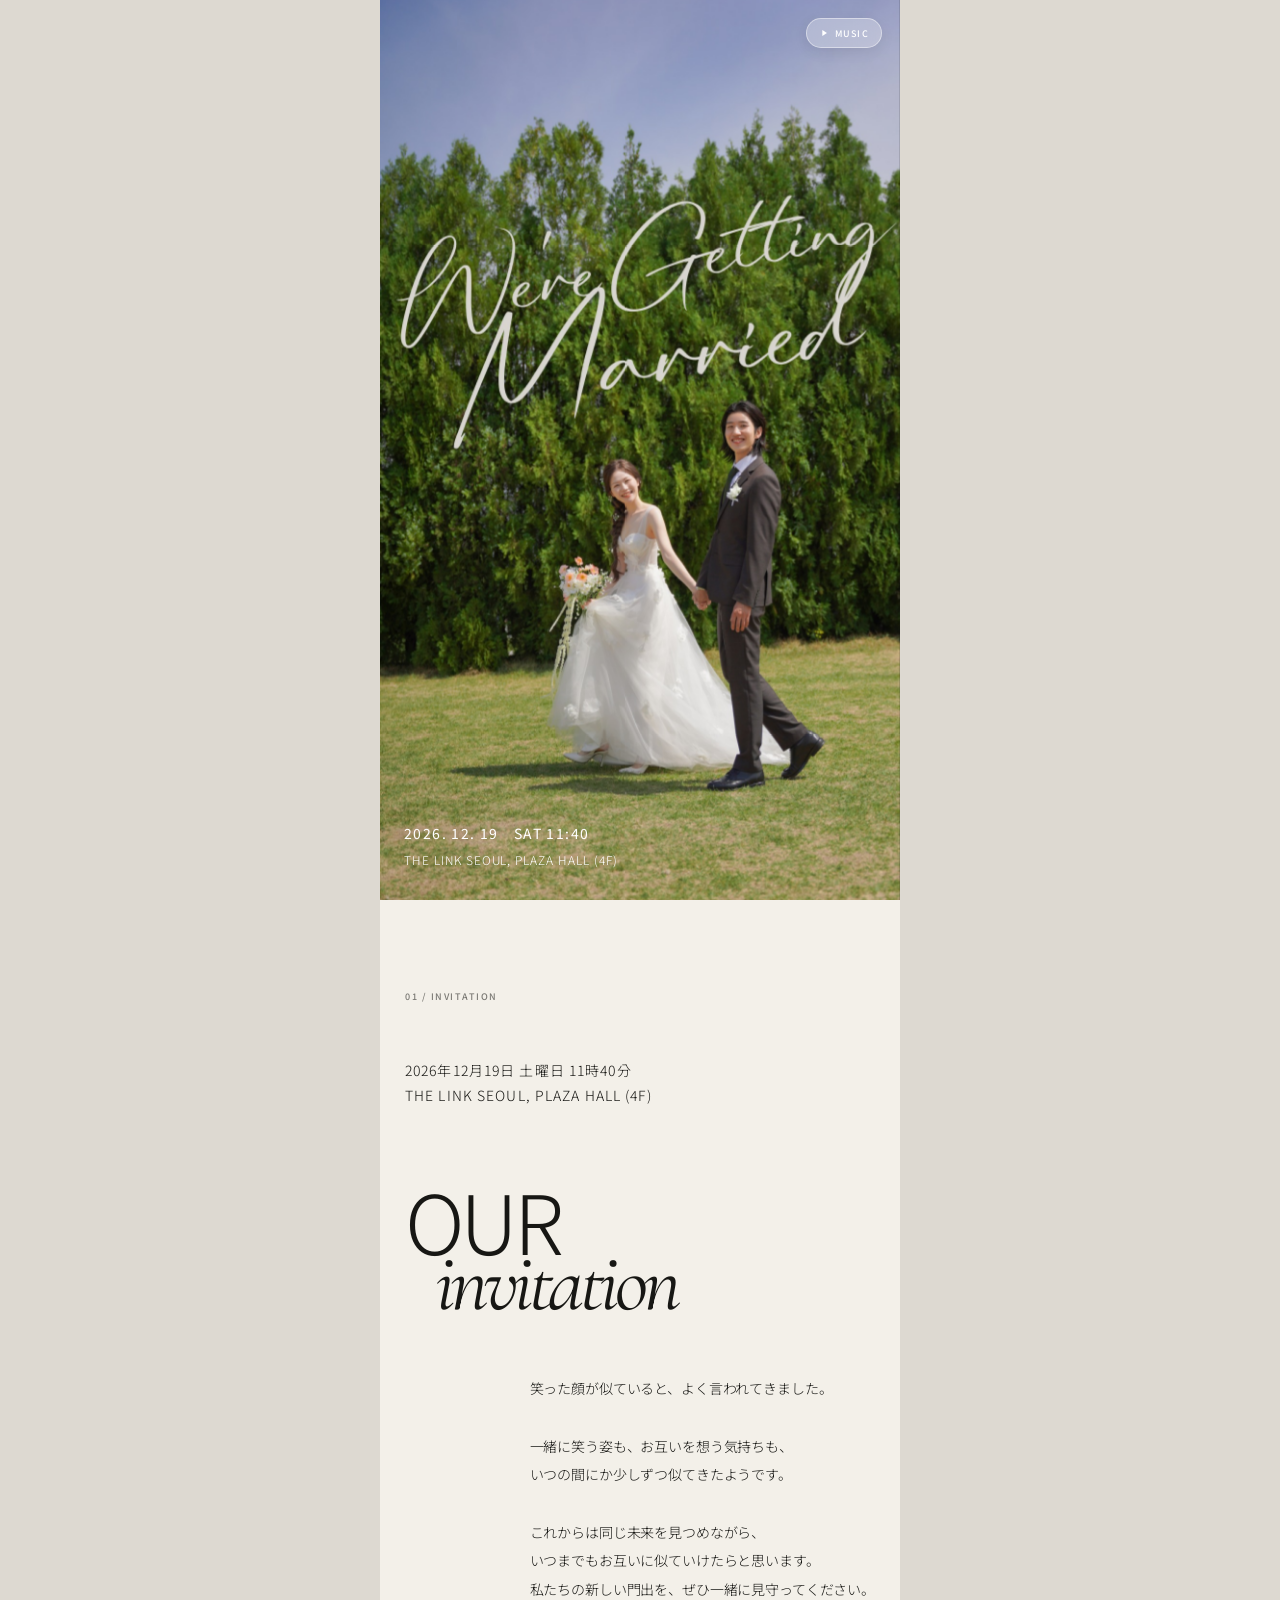
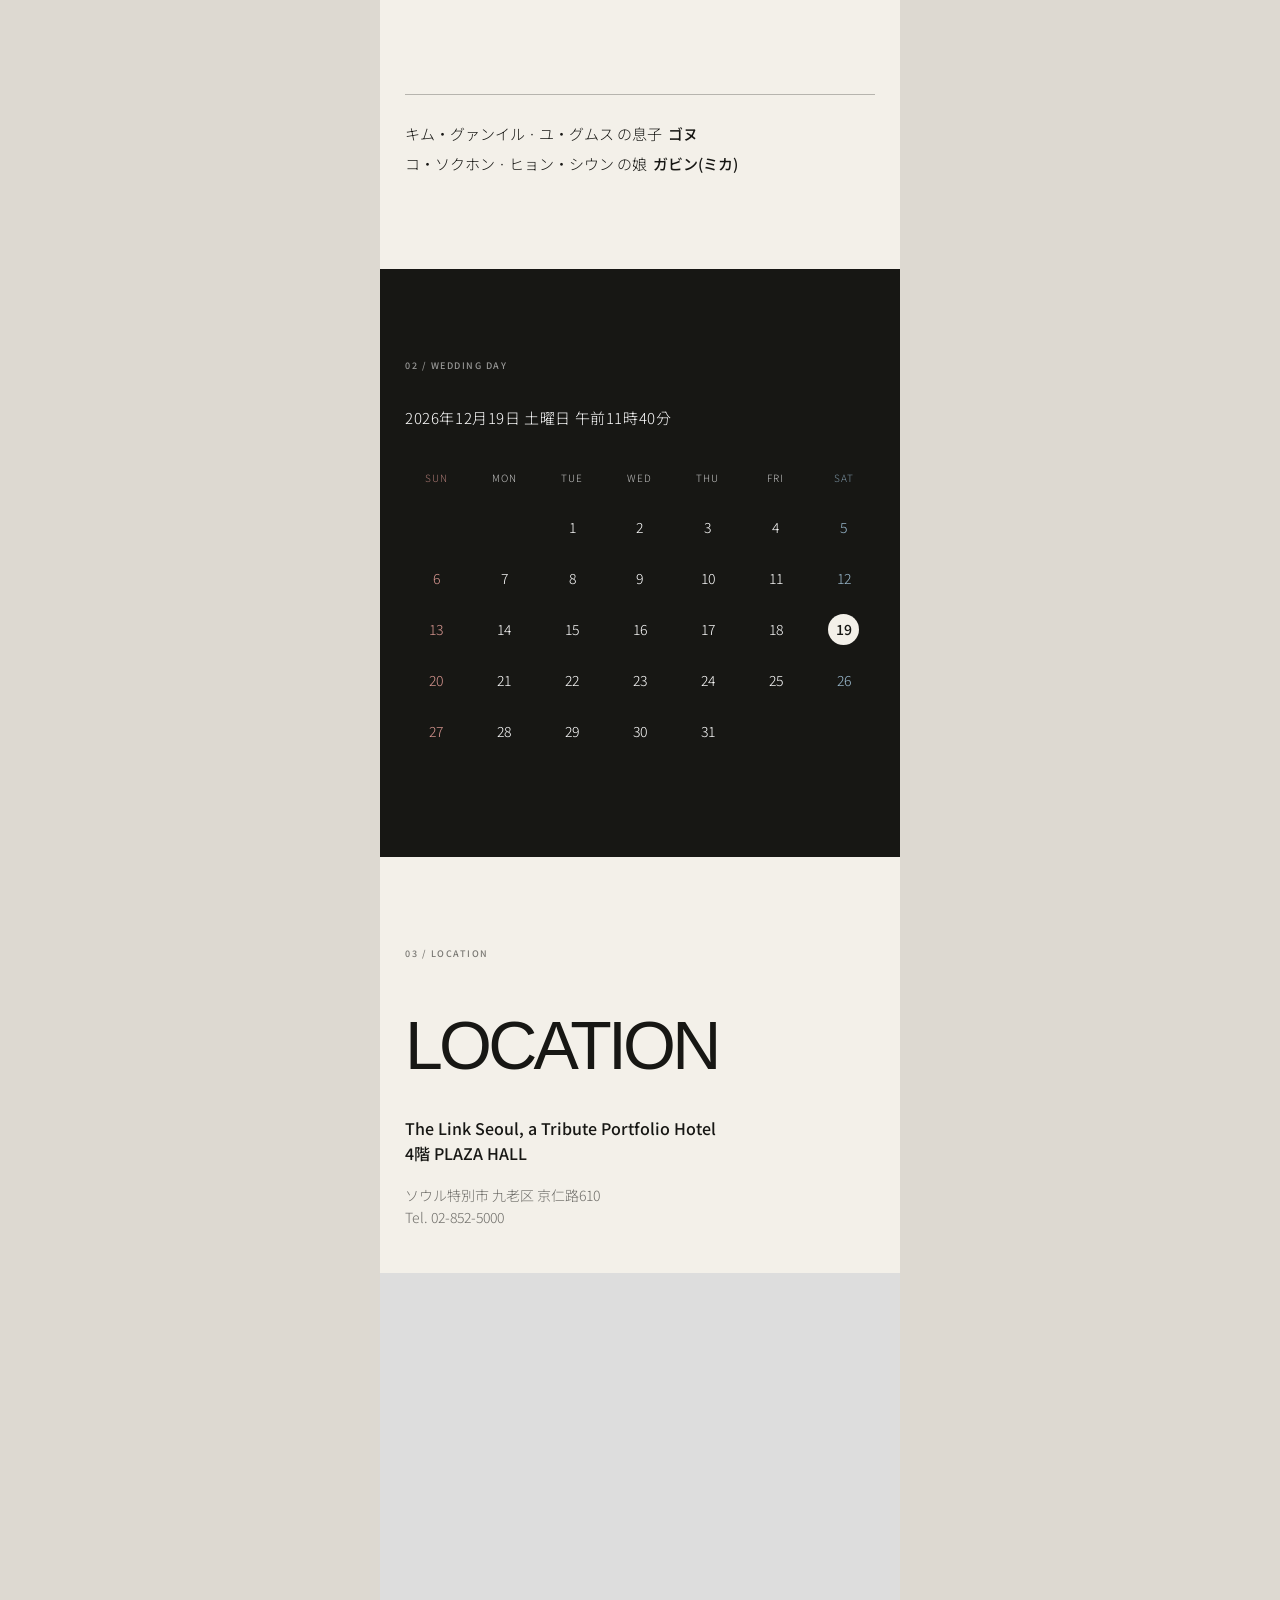
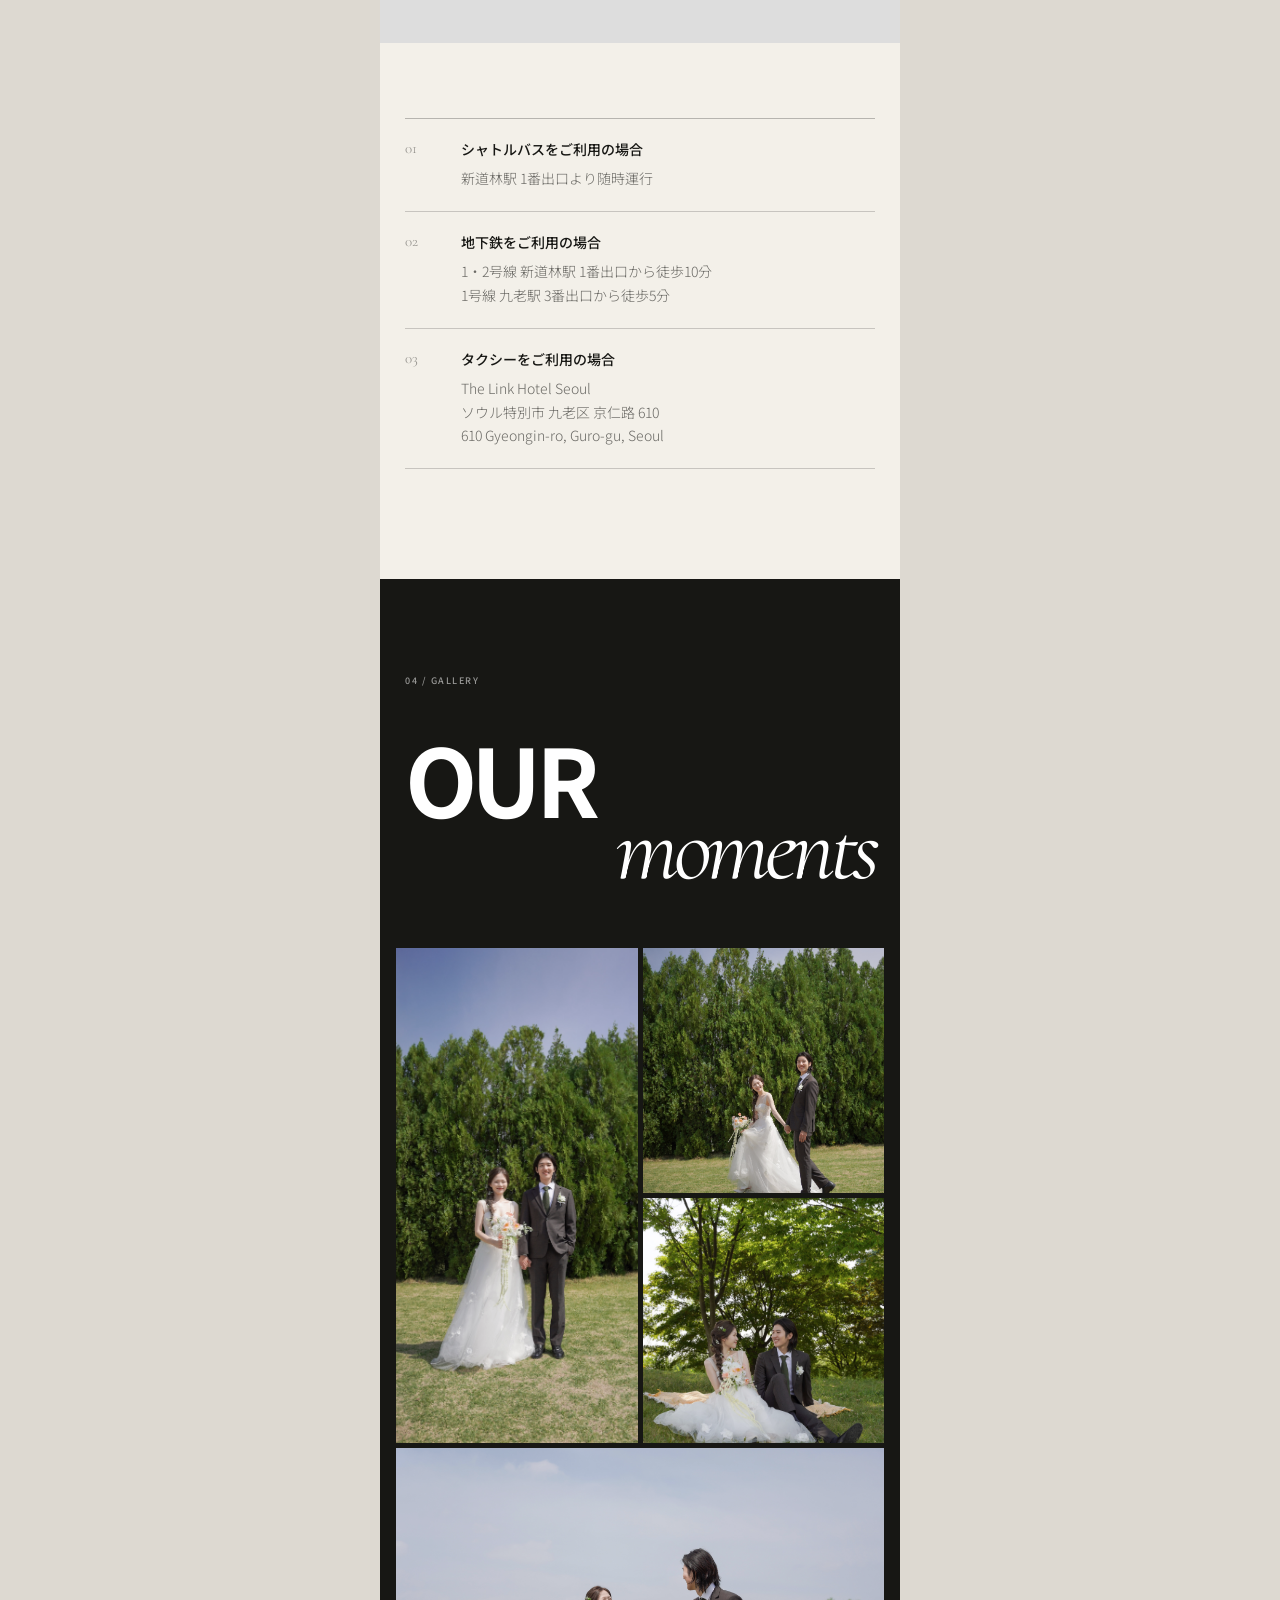
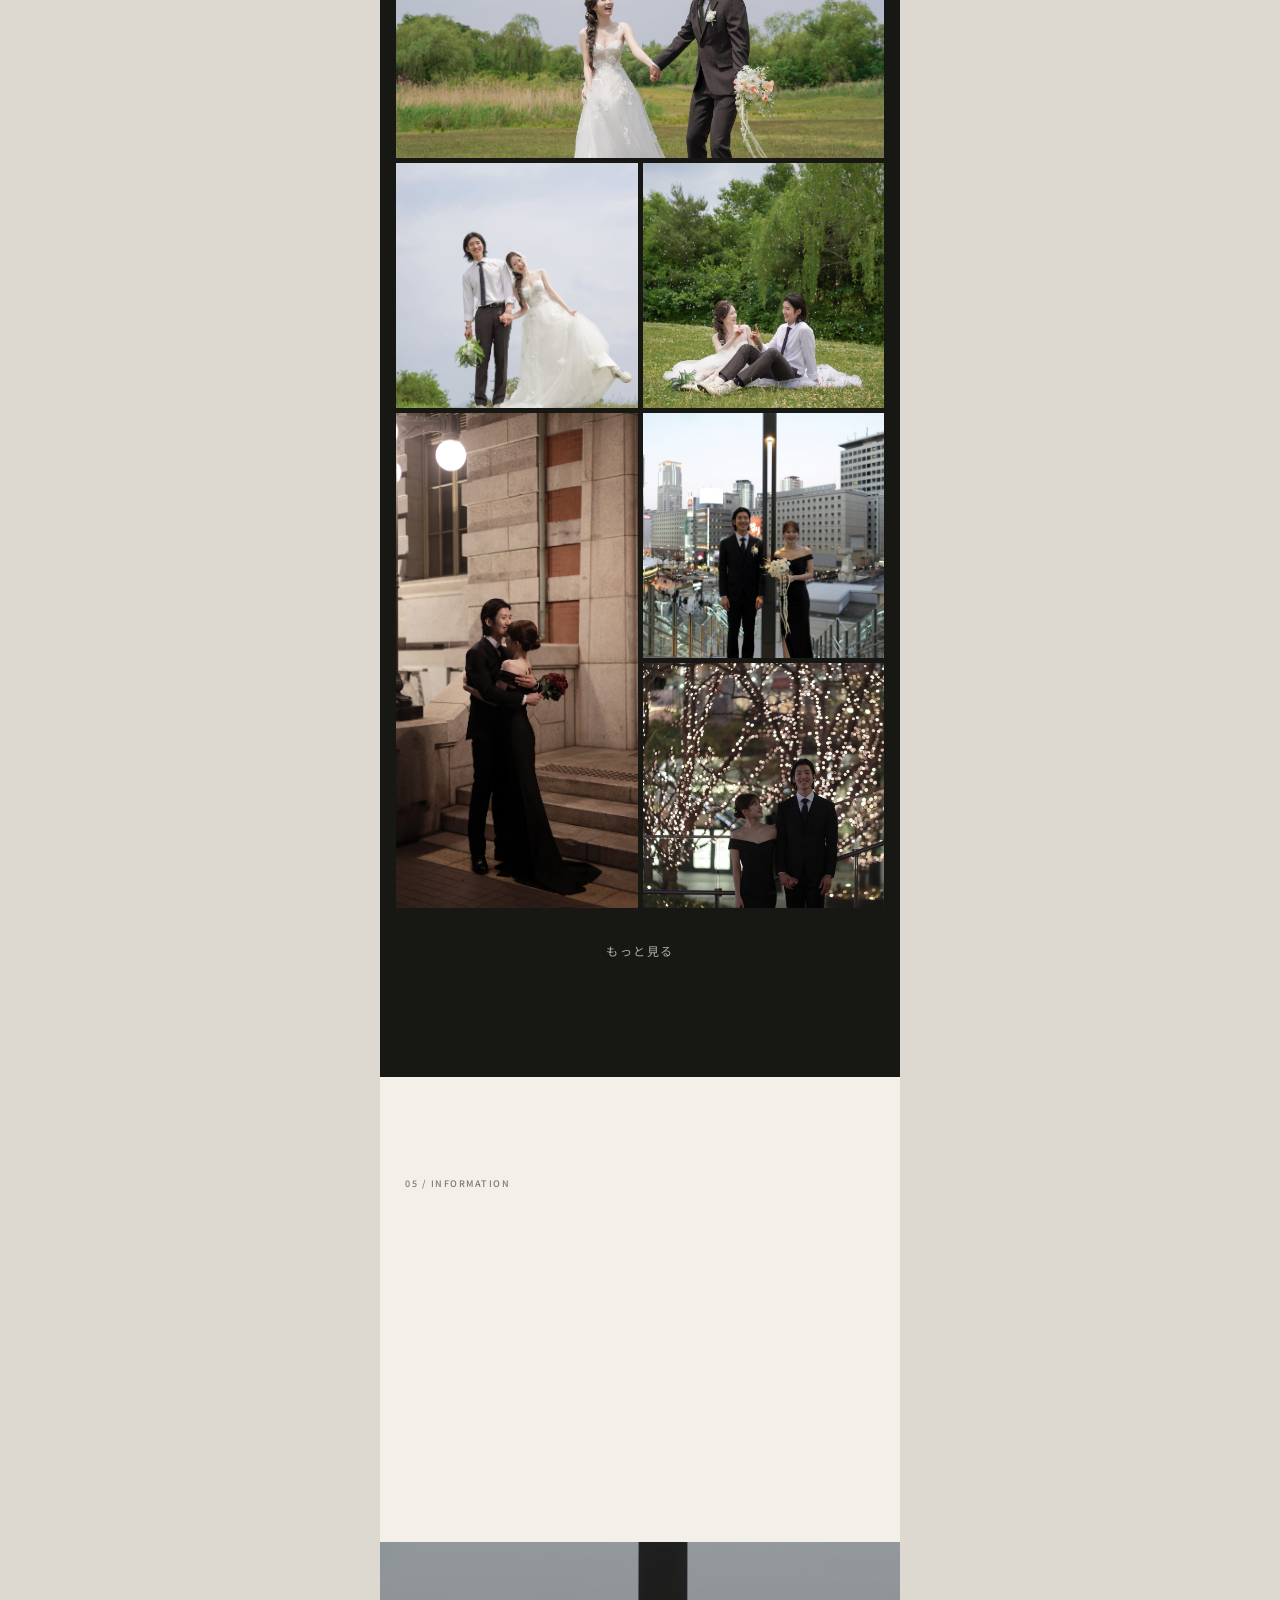
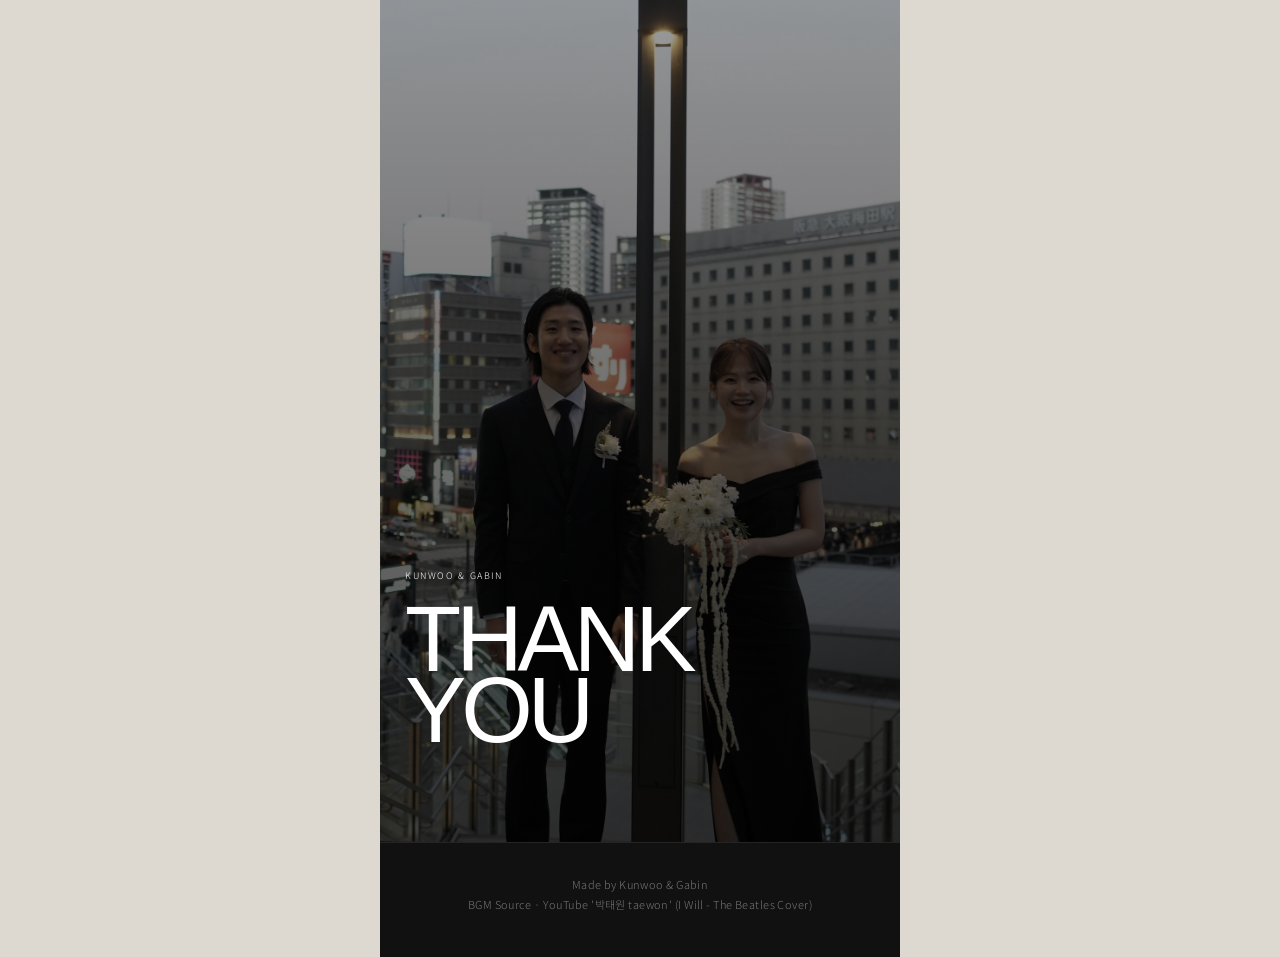
==== commit 717ac277: "update music buttons" ====
--- a/ja.html
+++ b/ja.html
@@ -65,6 +65,30 @@
 
 <body class="version4">
 
+  <!-- =================================
+       BACKGROUND MUSIC CONTROLLER
+  ================================== -->
+  <div class="music-switch">
+    <button
+      id="musicToggleButton"
+      class="music-button"
+      type="button"
+      aria-label="배경음악 제어"
+    >
+      <span class="music-icon-wrap" id="musicIconWrap">
+        <!-- 재생 아이콘 SVG (기본) -->
+        <svg viewBox="0 0 24 24" width="10" height="10" fill="currentColor">
+          <path d="M8 5v14l11-7z"/>
+        </svg>
+      </span>
+      <span class="music-label">MUSIC</span>
+    </button>
+  </div>
+
+  <!-- 숨겨진 유튜브 플레이어 컨테이너 -->
+  <div id="ytPlayerContainer" style="display: none; position: absolute; width: 0; height: 0; opacity: 0; pointer-events: none;">
+    <div id="ytPlayer"></div>
+  </div>
 
   <!-- =================================
        LANGUAGE
@@ -984,7 +1008,15 @@
       </section>
     </div>
 
-
+    <!-- =================================
+         CREDIT FOOTER
+    ================================== -->
+    <footer class="v4-credit-footer">
+      <p class="v4-credit-text">
+        Made by Kunwoo & Gabin<br>
+        BGM Source · YouTube '박태원 taewon' (I Will - The Beatles Cover)
+      </p>
+    </footer>
 
   </main>
 
--- a/css/version4.css
+++ b/css/version4.css
@@ -1099,4 +1099,153 @@
   .gallery-grid img:nth-child(10) { height: 435px; }
   .gallery-grid img:nth-child(11),
   .gallery-grid img:nth-child(12) { height: 215px; }
+}
+
+
+/* =========================================
+   TOP MUSIC BUTTON (MATCHING KOR GLASS)
+========================================= */
+
+.music-switch {
+  position: fixed;
+  z-index: 100;
+  top: max(18px, env(safe-area-inset-top));
+  right: max(18px, calc((100vw - 520px) / 2 + 18px));
+}
+
+.music-button {
+  display: inline-flex;
+  align-items: center;
+  justify-content: center;
+  gap: 6px;
+
+  height: 30px;
+  padding: 0 12px;
+
+  /* ★ KOR 버튼(.floating-circle-button)과 동일한 반투명 화이트 글래스 적용 ★ */
+  background: rgba(255, 255, 255, 0.28);
+  border: 1px solid rgba(255, 255, 255, 0.45);
+  border-radius: 999px;
+
+  /* 뒤 배경 굴절 및 블러 효과 */
+  backdrop-filter: blur(12px);
+  -webkit-backdrop-filter: blur(12px);
+
+  /* 은은한 그림자 */
+  box-shadow: 0 4px 14px rgba(0, 0, 0, 0.08);
+
+  /* 흰색 텍스트 & 아이콘 */
+  color: #ffffff;
+  
+  cursor: pointer;
+  appearance: none;
+  -webkit-appearance: none;
+  transition: transform 0.2s ease, background-color 0.2s ease;
+}
+
+.music-button:active {
+  transform: scale(0.94);
+  background: rgba(255, 255, 255, 0.45);
+}
+
+/* MUSIC 문구 (요청하셨던 9px, 흰색) */
+.music-label {
+  font-family: inherit;
+  font-size: 9px;
+  font-weight: 500;
+  letter-spacing: 0.14em;
+  color: #ffffff;
+  line-height: 1;
+}
+
+/* 아이콘 래퍼 및 SVG (요청하셨던 10px, 흰색) */
+.music-icon-wrap {
+  display: flex;
+  align-items: center;
+  justify-content: center;
+  width: 10px;
+  height: 10px;
+  color: #ffffff;
+}
+
+.music-icon-wrap svg {
+  display: block;
+  width: 100%;
+  height: 100%;
+  fill: currentColor;
+}
+
+/* =========================================
+   CREDIT FOOTER
+========================================= */
+
+.v4-credit-footer {
+  padding: 32px 20px calc(42px + env(safe-area-inset-bottom));
+  background: #111111;
+  text-align: center;
+  border-top: 1px solid rgba(255, 255, 255, 0.08);
+}
+
+.v4-credit-text {
+  margin: 0;
+  color: rgba(255, 255, 255, 0.42);
+  font-family: inherit;
+  font-size: 11px;
+  font-weight: 300;
+  line-height: 1.8;
+  letter-spacing: 0.04em;
+}
+
+.v4-credit-text a {
+  color: inherit;
+  text-decoration: underline;
+  text-underline-offset: 3px;
+}
+
+/* =========================================
+   MUSIC PLAYING EQUALIZER BARS
+========================================= */
+
+.music-wave-bars {
+  display: inline-flex;
+  align-items: flex-end;
+  justify-content: space-between;
+  width: 10px;
+  height: 10px;
+  gap: 1.5px;
+}
+
+.music-wave-bars .bar {
+  display: block;
+  width: 1.8px;
+  background-color: #ffffff;
+  border-radius: 99px;
+  height: 100%;
+  transform-origin: bottom;
+  will-change: transform;
+}
+
+/* 각 바의 리듬감 있는 높이 애니메이션 */
+.music-wave-bars .bar:nth-child(1) {
+  animation: waveBarBounce 0.85s ease-in-out infinite alternate;
+}
+
+.music-wave-bars .bar:nth-child(2) {
+  animation: waveBarBounce 1.1s ease-in-out 0.25s infinite alternate;
+}
+
+.music-wave-bars .bar:nth-child(3) {
+  animation: waveBarBounce 0.75s ease-in-out 0.45s infinite alternate;
+}
+
+@keyframes waveBarBounce {
+  0% {
+    transform: scaleY(0.25);
+  }
+  50% {
+    transform: scaleY(1);
+  }
+  100% {
+    transform: scaleY(0.4);
+  }
 }
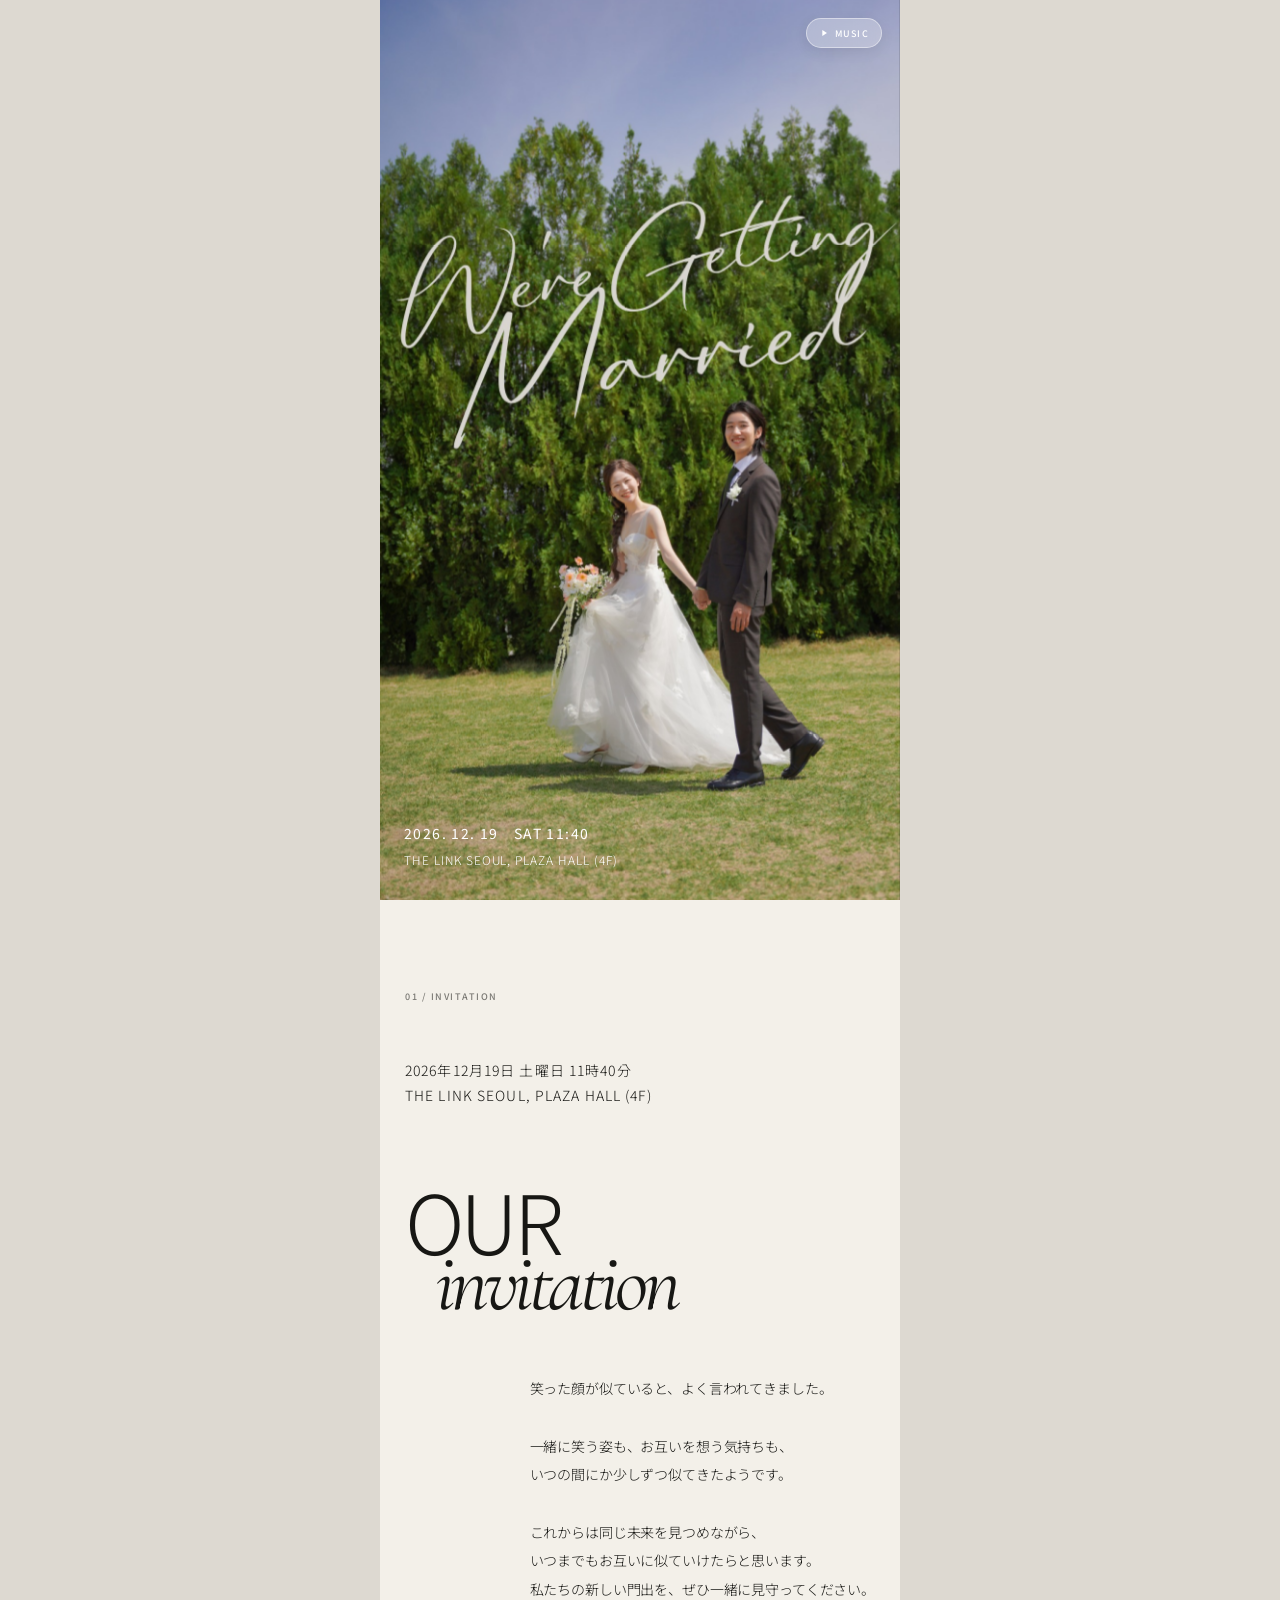
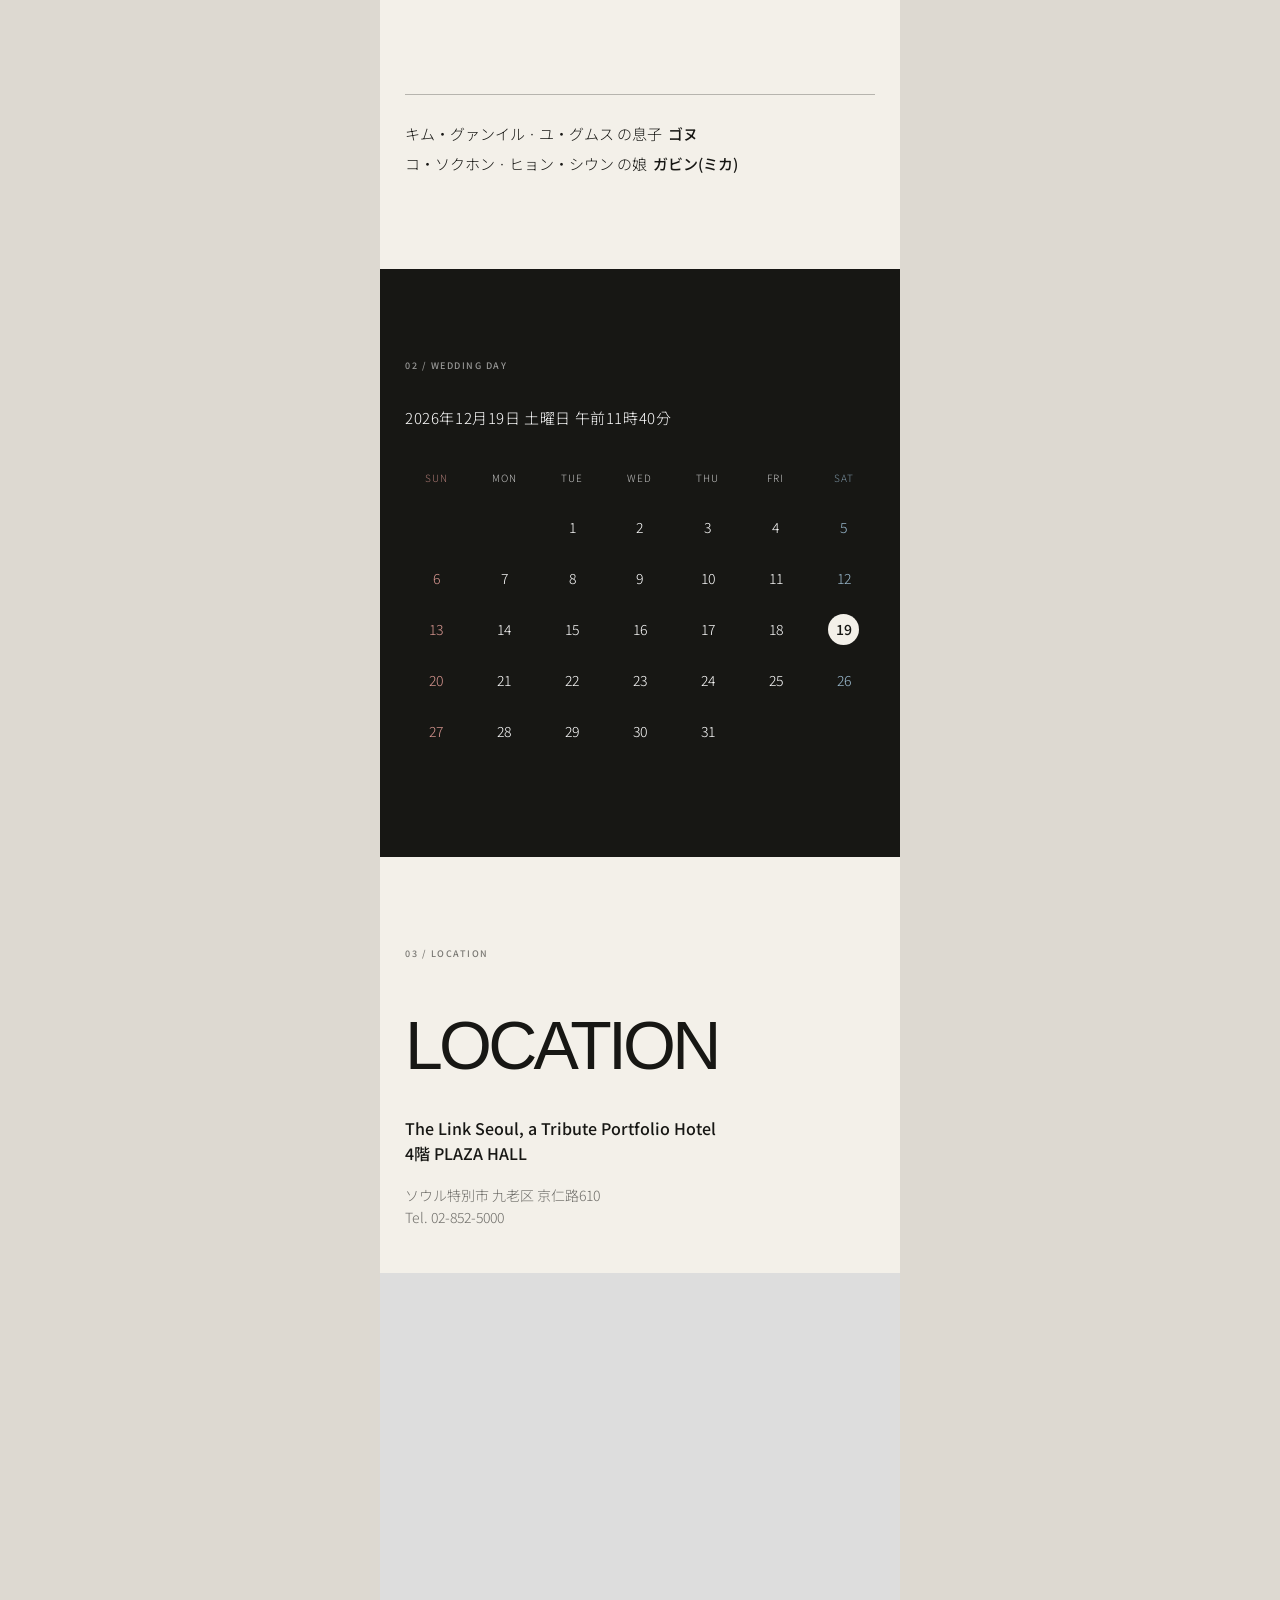
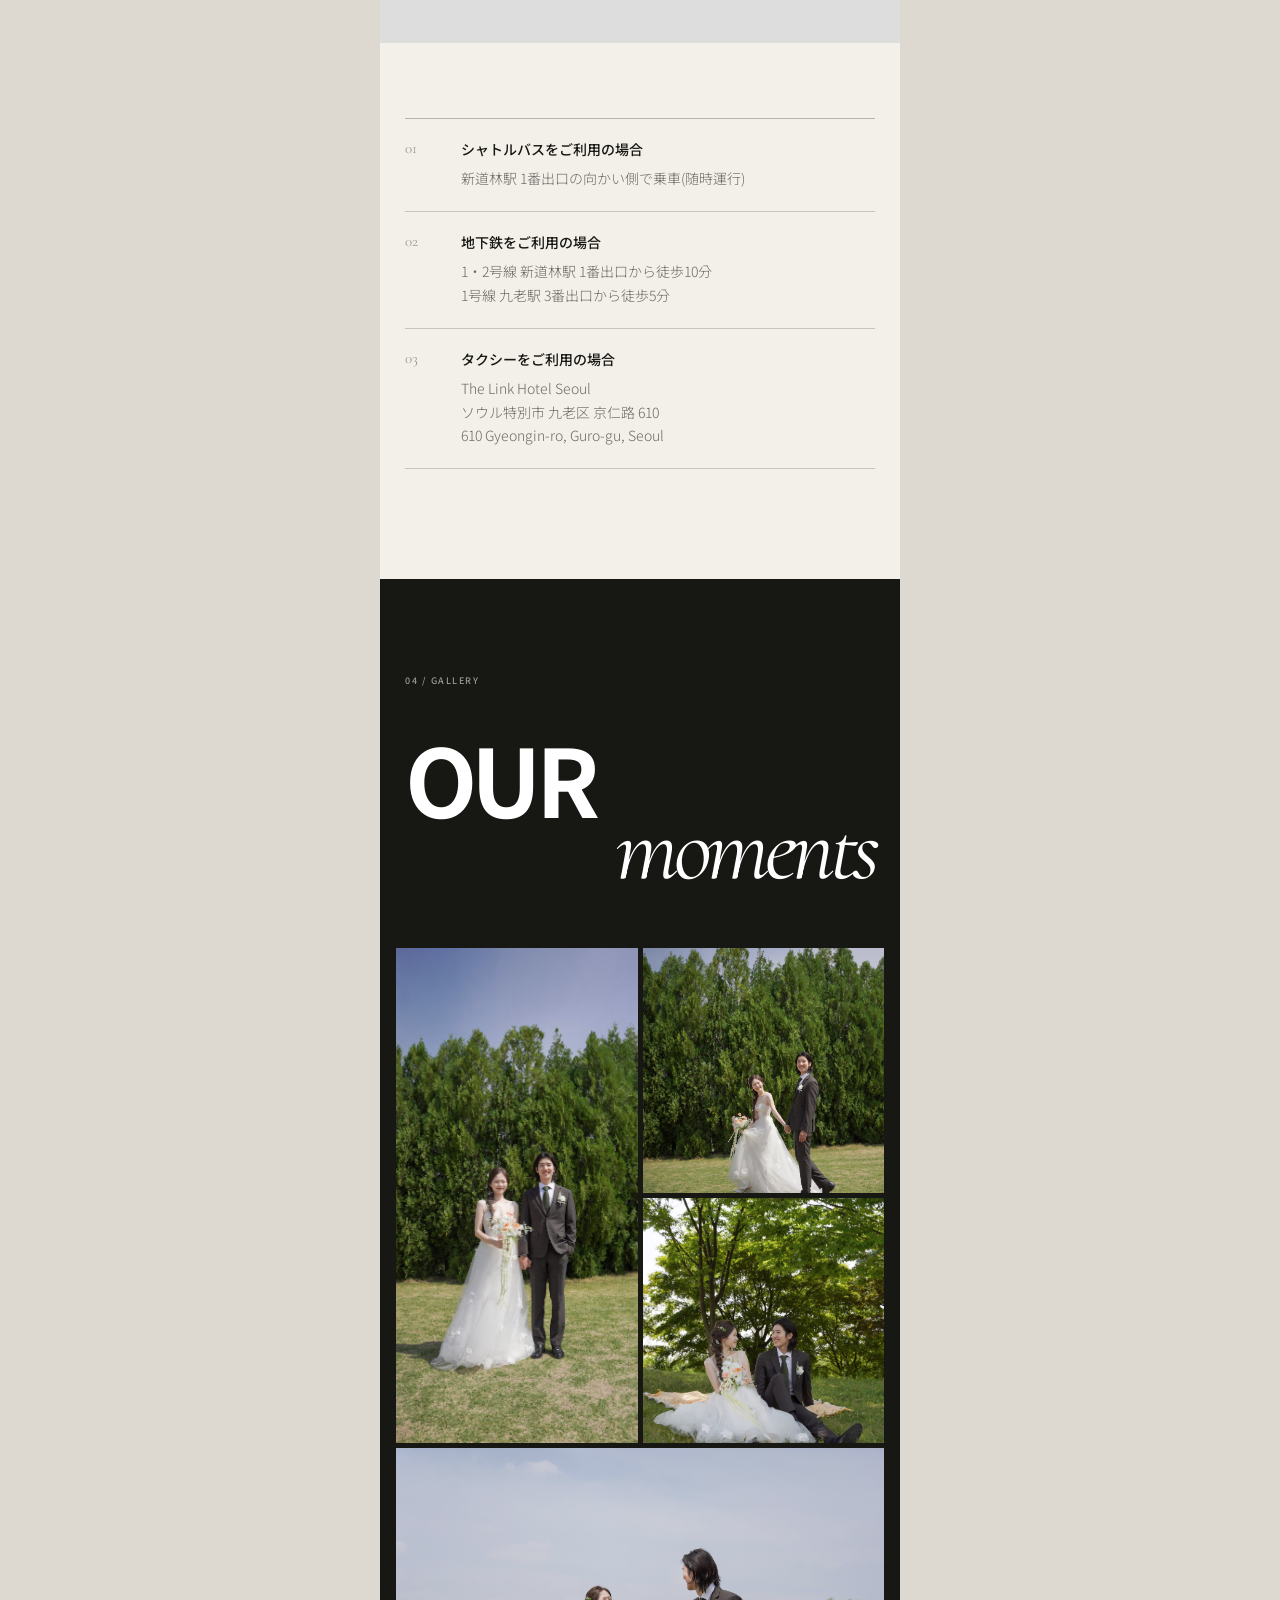
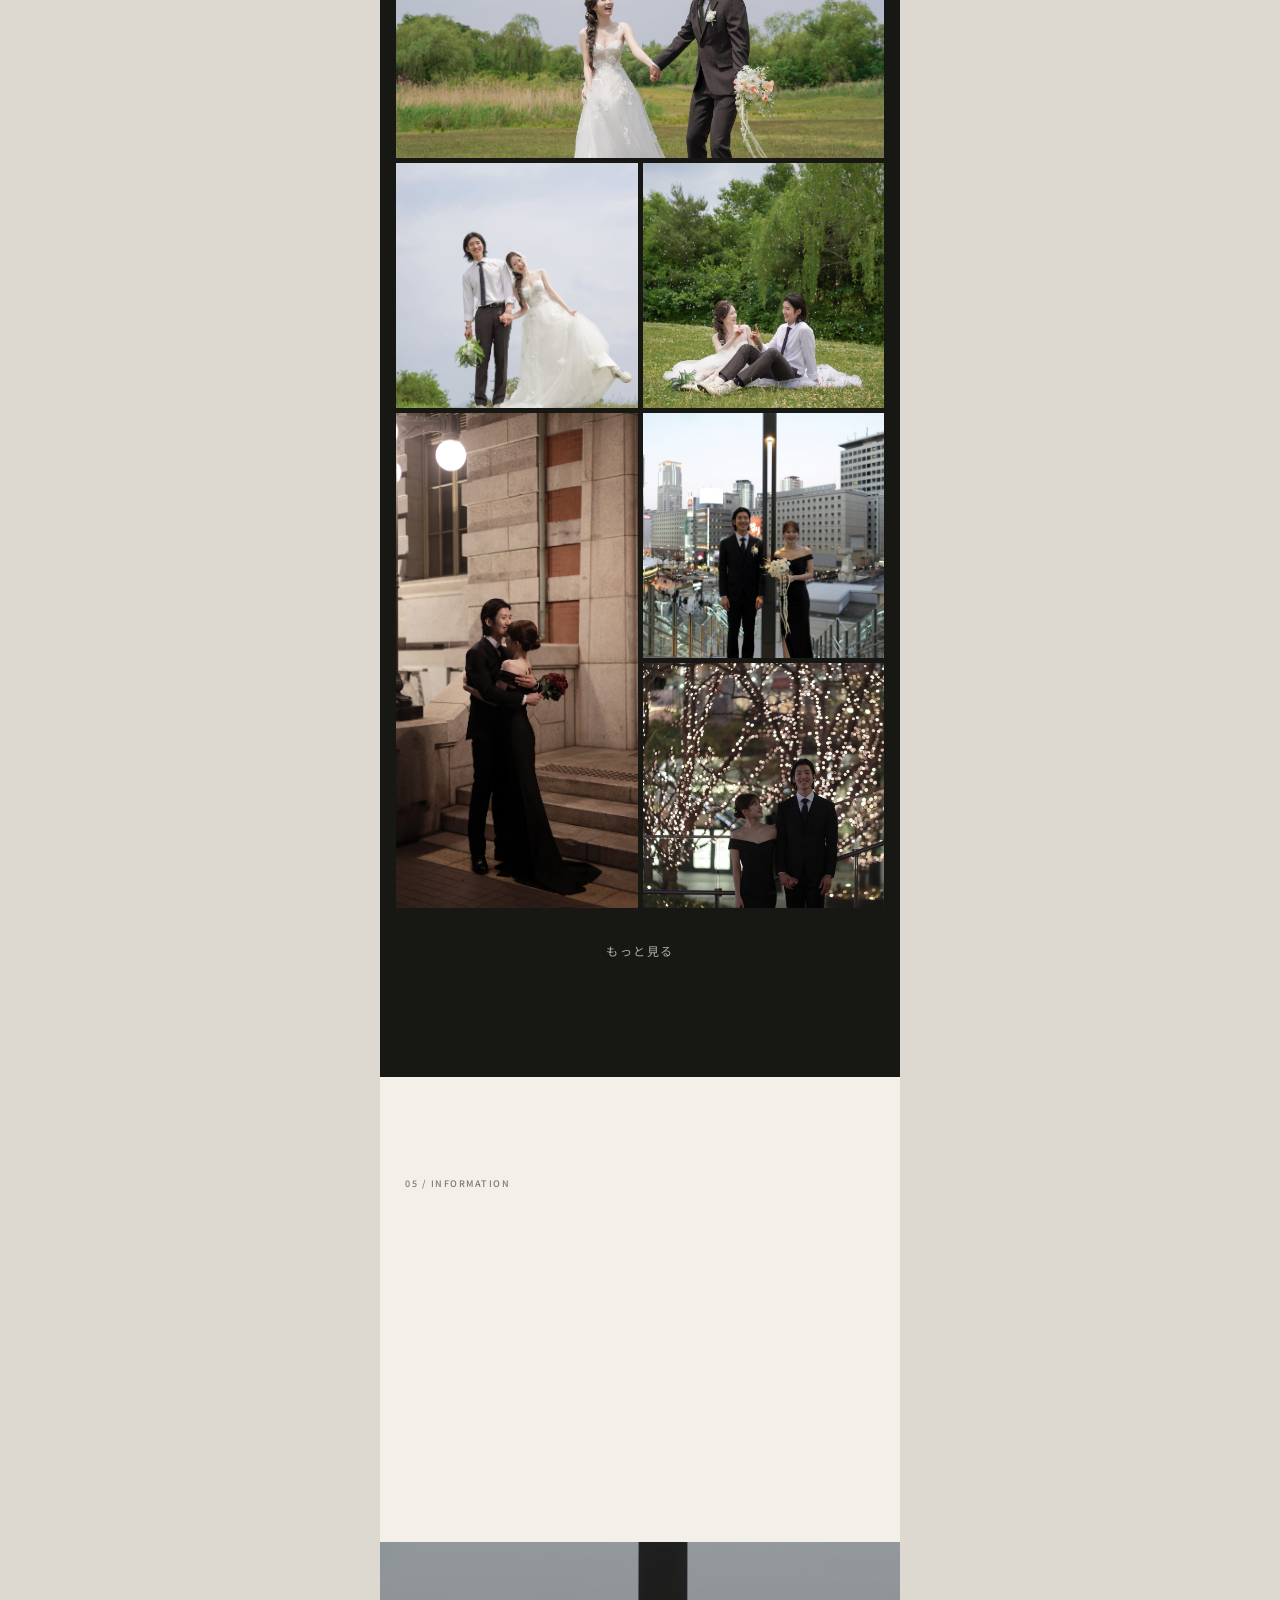
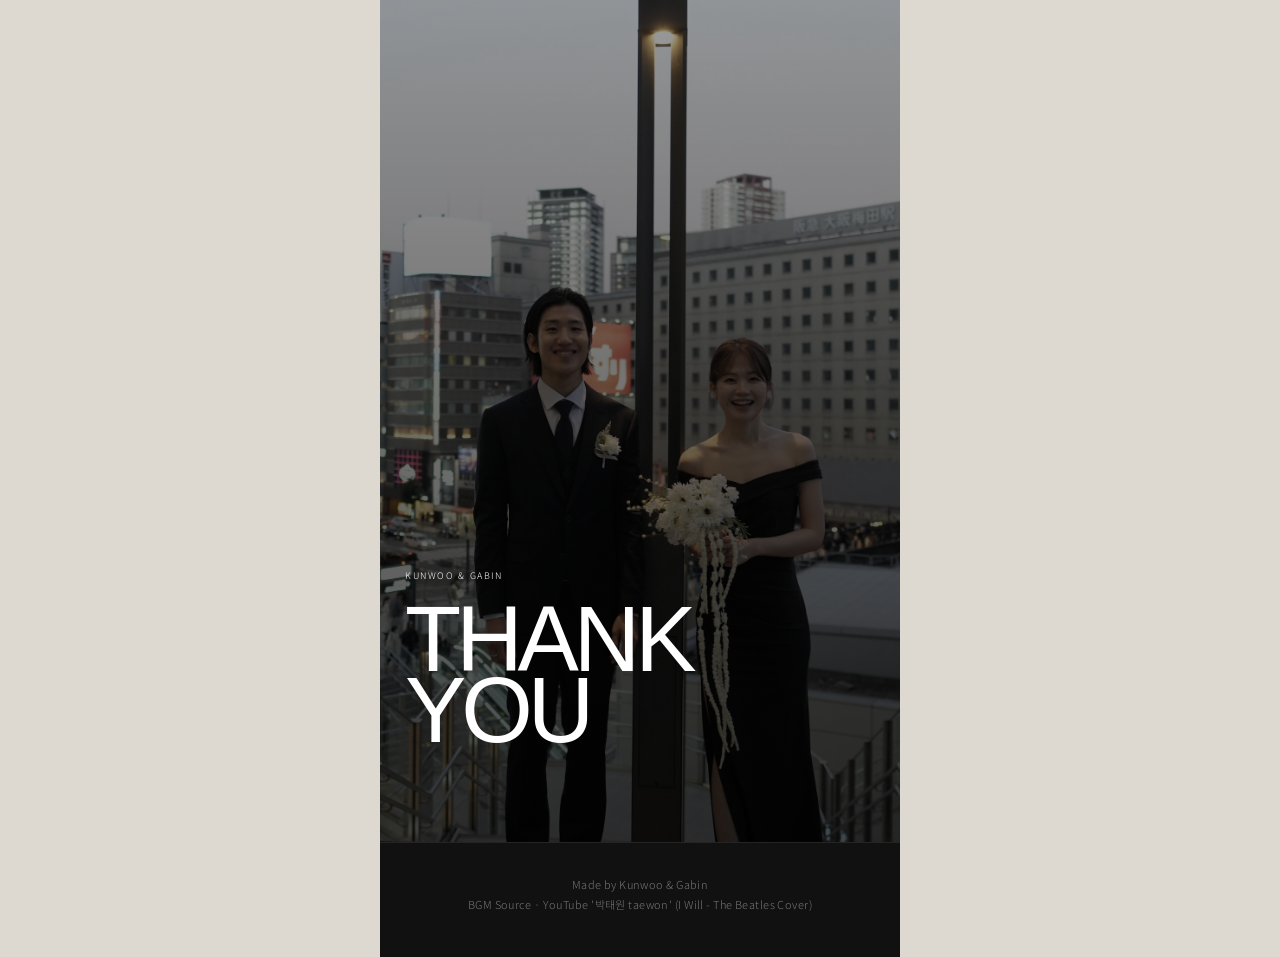
==== commit de77d007: "Update ja.html" ====
--- a/ja.html
+++ b/ja.html
@@ -57,7 +57,7 @@
 
   <link
     rel="stylesheet"
-    href="css/version4.css?v=20260914-1"
+    href="css/version4.css?v=20260914-5"
   >
 
 </head>
@@ -120,7 +120,7 @@
 
     <img
       id="v4HeroImage"
-      src="images/main.jpg?v=20260914-1"
+      src="images/main.jpg?v=20260914-5"
       alt="Wedding"
       class="v4-hero-image"
     >
@@ -1412,7 +1412,7 @@
   <!-- EXISTING COMMON SCRIPT -->
 
   <script
-    src="script.js?v=20260914-1"
+    src="script.js?v=20260920-1"
   >
   </script>
 
--- a/css/version4.css
+++ b/css/version4.css
@@ -879,7 +879,7 @@
 }
 
 /* =========================================
-   ENDING
+   ENDING (FIXED SIZE - NO RESIZE BUG)
 ========================================= */
 
 .v4-ending-wrap {
@@ -887,31 +887,38 @@
   width: 100%;
   overflow: hidden;
   background: #111;
+  /* 모바일 오버스크롤 바운스로 인한 크기 왜곡 방지 */
+  contain: paint layout;
 }
 
 .v4-ending {
   position: relative;
   width: 100%;
+  /* 100svh 대신 min/max-height로 안정적인 고정 높이 확보 */
   height: 100svh;
   min-height: 680px;
+  max-height: 920px;
   overflow: hidden;
   background: #111;
   transform: translate3d(0, 0, 0);
   will-change: transform;
 }
 
+/* 사진 자체는 항상 컨테이너에 꽉 찬 채로 절대 크기가 변하지 않음 */
 .v4-ending > img {
   position: absolute;
-  inset: 0;
-  display: block;
+  top: 0;
+  left: 0;
   width: 100%;
   height: 100%;
   max-width: none;
   object-fit: cover;
+  object-position: center center;
   transform: none !important;
   transition: none !important;
   animation: none !important;
   filter: saturate(.68) brightness(.66);
+  pointer-events: none;
 }
 
 .v4-ending-overlay {
